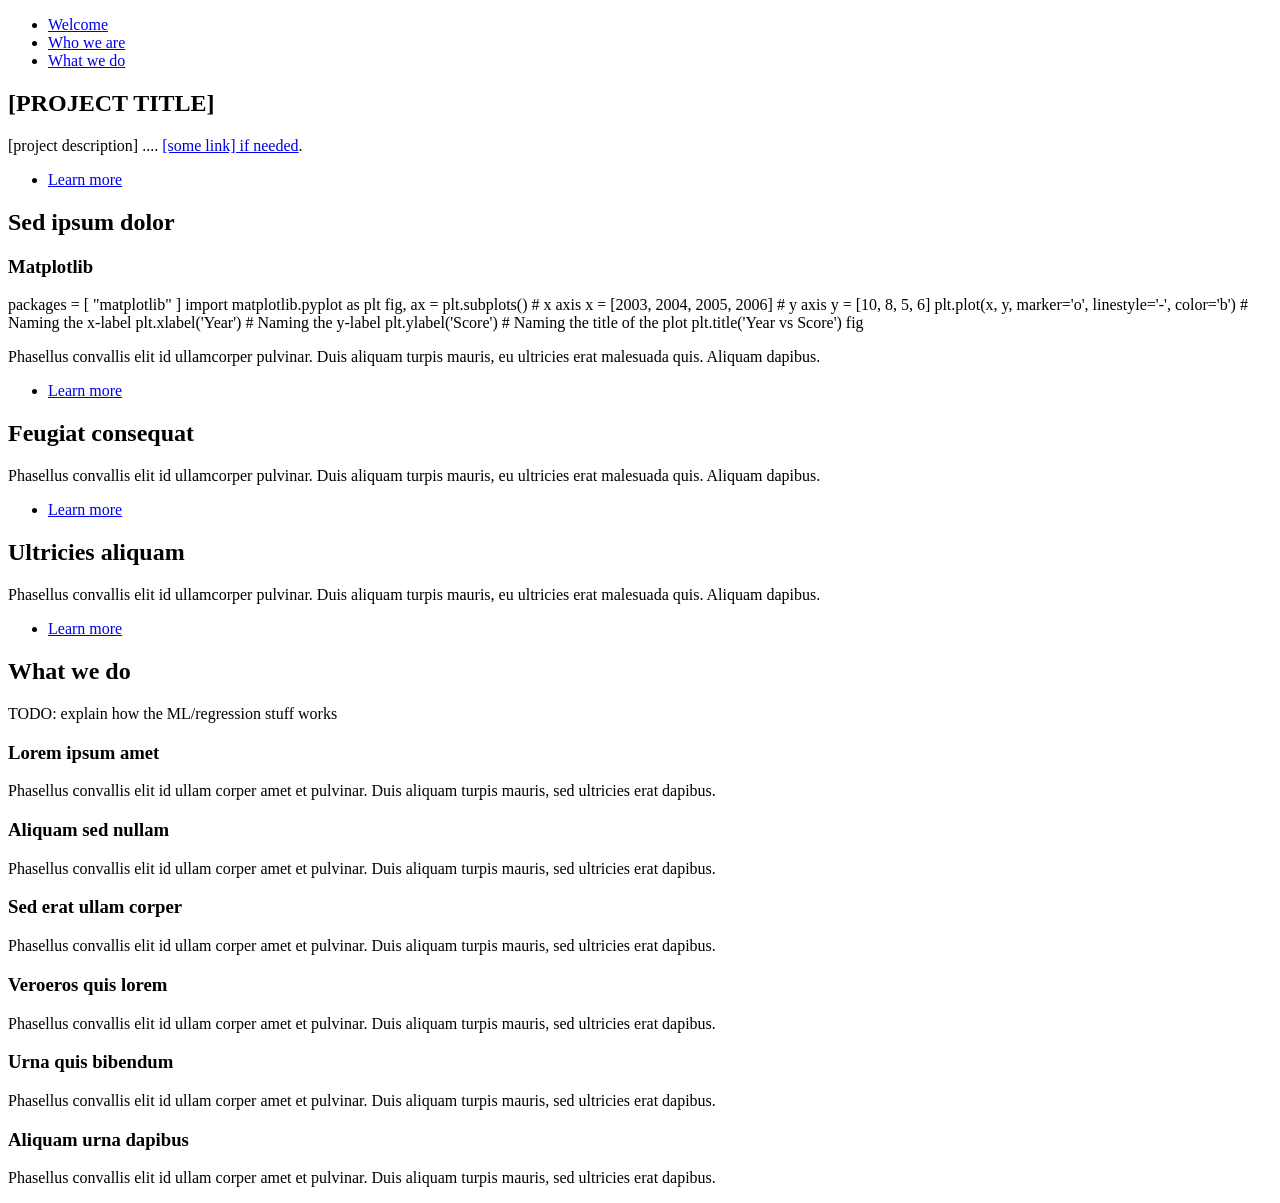
==== index.html @ 599003ad "run python in browser, draw plot with matplotlib" ====
<!DOCTYPE HTML>
<html>
	<head>
		<!-- TODO: update project title-->
		<title>[project title]</title>
		<meta charset="utf-8" />
		<meta name="viewport" content="width=device-width, initial-scale=1, user-scalable=no" />
		<link rel="stylesheet" href="assets/css/main.css" />
		<noscript><link rel="stylesheet" href="assets/css/noscript.css" /></noscript>
		<link rel="stylesheet" href="https://pyscript.net/latest/pyscript.css" />
		<script defer src="https://pyscript.net/latest/pyscript.js"></script>
		
	</head>
		<!-- Sidebar -->
			<section id="sidebar">
				<div class="inner">
					<nav>
						<ul>
							<li><a href="#intro">Welcome</a></li>
							<li><a href="#one">Who we are</a></li>
							<li><a href="#two">What we do</a></li>
							<!-- TODO: add/remove if needed -->
							<!-- <li><a href="#three">Get in touch</a></li> -->
						</ul>
					</nav>
				</div>
			</section>

		<!-- Wrapper -->
			<div id="wrapper">

				<!-- Intro -->
					<section id="intro" class="wrapper style1 fullscreen fade-up">
						<div class="inner">
							<!-- TODO: update project title and description-->
							<h1>[PROJECT TITLE]</h1>
							<p>[project description] .... <a href="http://html5up.net">[some link] if needed</a>.</p>
							<ul class="actions">
								<li><a href="#one" class="button scrolly">Learn more</a></li>
							</ul>
						</div>
					</section>

				<!-- One -->
					<section id="one" class="wrapper style2 spotlights">
						<section>
							<a href="#" class="image"><img src="images/pic01.jpg" alt="" data-position="center center" /></a>
							<div class="content">
								<div class="inner">
									<h2>Sed ipsum dolor</h2>
									<h1>Matplotlib</h1>
									<div id="plot"></div>
									<py-config>
										packages = [
										 "matplotlib"
										]
									</py-config>
							
									<py-script>
										import matplotlib.pyplot as plt
										fig, ax = plt.subplots()
										# x axis
										x = [2003, 2004, 2005, 2006]
										# y axis
										y = [10, 8, 5, 6]
										plt.plot(x, y, marker='o', linestyle='-', color='b')
										# Naming the x-label
										plt.xlabel('Year')
										# Naming the y-label
										plt.ylabel('Score')
										# Naming the title of the plot
										plt.title('Year vs Score')
										fig
									</py-script>
									<p>Phasellus convallis elit id ullamcorper pulvinar. Duis aliquam turpis mauris, eu ultricies erat malesuada quis. Aliquam dapibus.</p>
									<ul class="actions">
										<li><a href="generic.html" class="button">Learn more</a></li>
									</ul>
								</div>
							</div>
						</section>
						<section>
							<a href="#" class="image"><img src="images/pic02.jpg" alt="" data-position="top center" /></a>
							<div class="content">
								<div class="inner">
									<h2>Feugiat consequat</h2>
									<p>Phasellus convallis elit id ullamcorper pulvinar. Duis aliquam turpis mauris, eu ultricies erat malesuada quis. Aliquam dapibus.</p>
									<ul class="actions">
										<li><a href="generic.html" class="button">Learn more</a></li>
									</ul>
								</div>
							</div>
						</section>
						<section>
							<a href="#" class="image"><img src="images/pic03.jpg" alt="" data-position="25% 25%" /></a>
							<div class="content">
								<div class="inner">
									<h2>Ultricies aliquam</h2>
									<p>Phasellus convallis elit id ullamcorper pulvinar. Duis aliquam turpis mauris, eu ultricies erat malesuada quis. Aliquam dapibus.</p>
									<ul class="actions">
										<li><a href="generic.html" class="button">Learn more</a></li>
									</ul>
								</div>
							</div>
						</section>
					</section>

				<!-- Two -->
					<section id="two" class="wrapper style3 fade-up">
						<div class="inner">
							<h2>What we do</h2>
							<p>TODO: explain how the ML/regression stuff works</p>
							<div class="features">
								<section>
									<span class="icon solid major fa-code"></span>
									<h3>Lorem ipsum amet</h3>
									<p>Phasellus convallis elit id ullam corper amet et pulvinar. Duis aliquam turpis mauris, sed ultricies erat dapibus.</p>
								</section>
								<section>
									<span class="icon solid major fa-lock"></span>
									<h3>Aliquam sed nullam</h3>
									<p>Phasellus convallis elit id ullam corper amet et pulvinar. Duis aliquam turpis mauris, sed ultricies erat dapibus.</p>
								</section>
								<section>
									<span class="icon solid major fa-cog"></span>
									<h3>Sed erat ullam corper</h3>
									<p>Phasellus convallis elit id ullam corper amet et pulvinar. Duis aliquam turpis mauris, sed ultricies erat dapibus.</p>
								</section>
								<section>
									<span class="icon solid major fa-desktop"></span>
									<h3>Veroeros quis lorem</h3>
									<p>Phasellus convallis elit id ullam corper amet et pulvinar. Duis aliquam turpis mauris, sed ultricies erat dapibus.</p>
								</section>

								<section>
									<span class="icon solid major fa-link"></span>
									<h3>Urna quis bibendum</h3>
									<p>Phasellus convallis elit id ullam corper amet et pulvinar. Duis aliquam turpis mauris, sed ultricies erat dapibus.</p>
								</section>
								<section>
									<span class="icon major fa-gem"></span>
									<h3>Aliquam urna dapibus</h3>
									<p>Phasellus convallis elit id ullam corper amet et pulvinar. Duis aliquam turpis mauris, sed ultricies erat dapibus.</p>
								</section>
							</div>
						</div>
					</section>

				<!-- Three -->
				<!-- TODO: see if we need this section, if not, delete this -->
					<!-- <section id="three" class="wrapper style1 fade-up">
						<div class="inner">
							<h2>Get in touch</h2>
							<p>Phasellus convallis elit id ullamcorper pulvinar. Duis aliquam turpis mauris, eu ultricies erat malesuada quis. Aliquam dapibus, lacus eget hendrerit bibendum, urna est aliquam sem, sit amet imperdiet est velit quis lorem.</p>
							<div class="split style1">
								<section>
									<form method="post" action="#">
										<div class="fields">
											<div class="field half">
												<label for="name">Name</label>
												<input type="text" name="name" id="name" />
											</div>
											<div class="field half">
												<label for="email">Email</label>
												<input type="text" name="email" id="email" />
											</div>
											<div class="field">
												<label for="message">Message</label>
												<textarea name="message" id="message" rows="5"></textarea>
											</div>
										</div>
										<ul class="actions">
											<li><a href="" class="button submit">Send Message</a></li>
										</ul>
									</form>
								</section>
								<section>
									<ul class="contact">
										<li>
											<h3>Address</h3>
											<span>12345 Somewhere Road #654<br />
											Nashville, TN 00000-0000<br />
											USA</span>
										</li>
										<li>
											<h3>Email</h3>
											<a href="#">user@untitled.tld</a>
										</li>
										<li>
											<h3>Phone</h3>
											<span>(000) 000-0000</span>
										</li>
										<li>
											<h3>Social</h3>
											<ul class="icons">
												<li><a href="#" class="icon brands fa-twitter"><span class="label">Twitter</span></a></li>
												<li><a href="#" class="icon brands fa-facebook-f"><span class="label">Facebook</span></a></li>
												<li><a href="#" class="icon brands fa-github"><span class="label">GitHub</span></a></li>
												<li><a href="#" class="icon brands fa-instagram"><span class="label">Instagram</span></a></li>
												<li><a href="#" class="icon brands fa-linkedin-in"><span class="label">LinkedIn</span></a></li>
											</ul>
										</li>
									</ul>
								</section>
							</div>
						</div>
					</section> -->

			</div>

		<!-- Footer -->
			<footer id="footer" class="wrapper style1-alt">
				<div class="inner">
					<ul class="menu">
						<!-- <li>&copy; Untitled. All rights reserved.</li><li>Design: <a href="http://html5up.net">HTML5 UP</a></li> -->
					</ul>
				</div>
			</footer>

		<!-- Scripts -->
			<script src="assets/js/jquery.min.js"></script>
			<script src="assets/js/jquery.scrollex.min.js"></script>
			<script src="assets/js/jquery.scrolly.min.js"></script>
			<script src="assets/js/browser.min.js"></script>
			<script src="assets/js/breakpoints.min.js"></script>
			<script src="assets/js/util.js"></script>
			<script src="assets/js/main.js"></script>

	</body>
</html>
---- assets/css/main.css ----
@import url(fontawesome-all.min.css);

/*
	Hyperspace by HTML5 UP
	html5up.net | @ajlkn
	Free for personal and commercial use under the CCA 3.0 license (html5up.net/license)
*/

html, body, div, span, applet, object,
iframe, h1, h2, h3, h4, h5, h6, p, blockquote,
pre, a, abbr, acronym, address, big, cite,
code, del, dfn, em, img, ins, kbd, q, s, samp,
small, strike, strong, sub, sup, tt, var, b,
u, i, center, dl, dt, dd, ol, ul, li, fieldset,
form, label, legend, table, caption, tbody,
tfoot, thead, tr, th, td, article, aside,
canvas, details, embed, figure, figcaption,
footer, header, hgroup, menu, nav, output, ruby,
section, summary, time, mark, audio, video {
	margin: 0;
	padding: 0;
	border: 0;
	font-size: 100%;
	font: inherit;
	vertical-align: baseline;}

article, aside, details, figcaption, figure,
footer, header, hgroup, menu, nav, section {
	display: block;}

body {
	line-height: 1;
}

ol, ul {
	list-style: none;
}

blockquote, q {
	quotes: none;
}

	blockquote:before, blockquote:after, q:before, q:after {
		content: '';
		content: none;
	}

table {
	border-collapse: collapse;
	border-spacing: 0;
}

body {
	-webkit-text-size-adjust: none;
}

mark {
	background-color: transparent;
	color: inherit;
}

input::-moz-focus-inner {
	border: 0;
	padding: 0;
}

input, select, textarea {
	-moz-appearance: none;
	-webkit-appearance: none;
	-ms-appearance: none;
	appearance: none;
}

/* Basic */

	@-ms-viewport {
		width: device-width;
	}

	body {
		-ms-overflow-style: scrollbar;
	}

	@media screen and (max-width: 480px) {

		html, body {
			min-width: 320px;
		}

	}

	html {
		box-sizing: border-box;
	}

	*, *:before, *:after {
		box-sizing: inherit;
	}

	body {
		background: #312450;
	}

		body.is-preload *, body.is-preload *:before, body.is-preload *:after {
			-moz-animation: none !important;
			-webkit-animation: none !important;
			-ms-animation: none !important;
			animation: none !important;
			-moz-transition: none !important;
			-webkit-transition: none !important;
			-ms-transition: none !important;
			transition: none !important;
		}

/* Type */

	body, input, select, textarea {
		color: rgba(255, 255, 255, 0.55);
		font-family: Arial, Helvetica, sans-serif;
		font-size: 16.5pt;
		font-weight: normal;
		line-height: 1.75;
	}

		@media screen and (max-width: 1680px) {

			body, input, select, textarea {
				font-size: 13pt;
			}

		}

		@media screen and (max-width: 1280px) {

			body, input, select, textarea {
				font-size: 12pt;
			}

		}

		@media screen and (max-width: 360px) {

			body, input, select, textarea {
				font-size: 11pt;
			}

		}

	a {
		-moz-transition: color 0.2s ease, border-bottom-color 0.2s ease;
		-webkit-transition: color 0.2s ease, border-bottom-color 0.2s ease;
		-ms-transition: color 0.2s ease, border-bottom-color 0.2s ease;
		transition: color 0.2s ease, border-bottom-color 0.2s ease;
		border-bottom: dotted 1px rgba(255, 255, 255, 0.35);
		color: inherit;
		text-decoration: none;
	}

		a:hover {
			border-bottom-color: transparent;
			color: #ffffff;
		}

	strong, b {
		color: #ffffff;
		font-weight: bold;
	}

	em, i {
		font-style: italic;
	}

	p {
		margin: 0 0 2em 0;
	}

	h1, h2, h3, h4, h5, h6 {
		color: #ffffff;
		font-weight: bold;
		line-height: 1.5;
		margin: 0 0 0.5em 0;
	}

		h1 a, h2 a, h3 a, h4 a, h5 a, h6 a {
			color: inherit;
			text-decoration: none;
		}

	h1 {
		font-size: 2.75em;
	}

		h1.major {
			margin: 0 0 1.3em 0;
			position: relative;
			padding-bottom: 0.35em;
		}

			h1.major:after {
				background-image: -moz-linear-gradient(to right, #5e42a6, #b74e91);
				background-image: -webkit-linear-gradient(to right, #5e42a6, #b74e91);
				background-image: -ms-linear-gradient(to right, #5e42a6, #b74e91);
				background-image: linear-gradient(to right, #5e42a6, #b74e91);
				-moz-transition: max-width 0.2s ease;
				-webkit-transition: max-width 0.2s ease;
				-ms-transition: max-width 0.2s ease;
				transition: max-width 0.2s ease;
				border-radius: 0.2em;
				bottom: 0;
				content: '';
				height: 0.05em;
				position: absolute;
				right: 0;
				width: 100%;
			}

	h2 {
		font-size: 1.75em;
	}

	h3 {
		font-size: 1.1em;
	}

	h4 {
		font-size: 1em;
	}

	h5 {
		font-size: 0.8em;
	}

	h6 {
		font-size: 0.6em;
	}

	@media screen and (max-width: 736px) {

		h1 {
			font-size: 2em;
		}

		h2 {
			font-size: 1.25em;
		}

		h3 {
			font-size: 1em;
		}

		h4 {
			font-size: 0.8em;
		}

		h5 {
			font-size: 0.6em;
		}

		h6 {
			font-size: 0.6em;
		}

	}

	sub {
		font-size: 0.8em;
		position: relative;
		top: 0.5em;
	}

	sup {
		font-size: 0.8em;
		position: relative;
		top: -0.5em;
	}

	blockquote {
		border-left: solid 4px rgba(255, 255, 255, 0.15);
		font-style: italic;
		margin: 0 0 2em 0;
		padding: 0.5em 0 0.5em 2em;
	}

	code {
		background: rgba(255, 255, 255, 0.05);
		border-radius: 0.25em;
		border: solid 1px rgba(255, 255, 255, 0.15);
		font-family: "Courier New", monospace;
		font-size: 0.9em;
		margin: 0 0.25em;
		padding: 0.25em 0.65em;
	}

	pre {
		-webkit-overflow-scrolling: touch;
		font-family: "Courier New", monospace;
		font-size: 0.9em;
		margin: 0 0 2em 0;
	}

		pre code {
			display: block;
			line-height: 1.75em;
			padding: 1em 1.5em;
			overflow-x: auto;
		}

	hr {
		border: 0;
		border-bottom: solid 1px rgba(255, 255, 255, 0.15);
		margin: 2em 0;
	}

		hr.major {
			margin: 3em 0;
		}

	.align-left {
		text-align: left;
	}

	.align-center {
		text-align: center;
	}

	.align-right {
		text-align: right;
	}

/* Row */

	.row {
		display: flex;
		flex-wrap: wrap;
		box-sizing: border-box;
		align-items: stretch;
	}

		.row > * {
			box-sizing: border-box;
		}

		.row.gtr-uniform > * > :last-child {
			margin-bottom: 0;
		}

		.row.aln-left {
			justify-content: flex-start;
		}

		.row.aln-center {
			justify-content: center;
		}

		.row.aln-right {
			justify-content: flex-end;
		}

		.row.aln-top {
			align-items: flex-start;
		}

		.row.aln-middle {
			align-items: center;
		}

		.row.aln-bottom {
			align-items: flex-end;
		}

		.row > .imp {
			order: -1;
		}

		.row > .col-1 {
			width: 8.33333%;
		}

		.row > .off-1 {
			margin-left: 8.33333%;
		}

		.row > .col-2 {
			width: 16.66667%;
		}

		.row > .off-2 {
			margin-left: 16.66667%;
		}

		.row > .col-3 {
			width: 25%;
		}

		.row > .off-3 {
			margin-left: 25%;
		}

		.row > .col-4 {
			width: 33.33333%;
		}

		.row > .off-4 {
			margin-left: 33.33333%;
		}

		.row > .col-5 {
			width: 41.66667%;
		}

		.row > .off-5 {
			margin-left: 41.66667%;
		}

		.row > .col-6 {
			width: 50%;
		}

		.row > .off-6 {
			margin-left: 50%;
		}

		.row > .col-7 {
			width: 58.33333%;
		}

		.row > .off-7 {
			margin-left: 58.33333%;
		}

		.row > .col-8 {
			width: 66.66667%;
		}

		.row > .off-8 {
			margin-left: 66.66667%;
		}

		.row > .col-9 {
			width: 75%;
		}

		.row > .off-9 {
			margin-left: 75%;
		}

		.row > .col-10 {
			width: 83.33333%;
		}

		.row > .off-10 {
			margin-left: 83.33333%;
		}

		.row > .col-11 {
			width: 91.66667%;
		}

		.row > .off-11 {
			margin-left: 91.66667%;
		}

		.row > .col-12 {
			width: 100%;
		}

		.row > .off-12 {
			margin-left: 100%;
		}

		.row.gtr-0 {
			margin-top: 0;
			margin-left: 0em;
		}

			.row.gtr-0 > * {
				padding: 0 0 0 0em;
			}

			.row.gtr-0.gtr-uniform {
				margin-top: 0em;
			}

				.row.gtr-0.gtr-uniform > * {
					padding-top: 0em;
				}

		.row.gtr-25 {
			margin-top: 0;
			margin-left: -0.375em;
		}

			.row.gtr-25 > * {
				padding: 0 0 0 0.375em;
			}

			.row.gtr-25.gtr-uniform {
				margin-top: -0.375em;
			}

				.row.gtr-25.gtr-uniform > * {
					padding-top: 0.375em;
				}

		.row.gtr-50 {
			margin-top: 0;
			margin-left: -0.75em;
		}

			.row.gtr-50 > * {
				padding: 0 0 0 0.75em;
			}

			.row.gtr-50.gtr-uniform {
				margin-top: -0.75em;
			}

				.row.gtr-50.gtr-uniform > * {
					padding-top: 0.75em;
				}

		.row {
			margin-top: 0;
			margin-left: -1.5em;
		}

			.row > * {
				padding: 0 0 0 1.5em;
			}

			.row.gtr-uniform {
				margin-top: -1.5em;
			}

				.row.gtr-uniform > * {
					padding-top: 1.5em;
				}

		.row.gtr-150 {
			margin-top: 0;
			margin-left: -2.25em;
		}

			.row.gtr-150 > * {
				padding: 0 0 0 2.25em;
			}

			.row.gtr-150.gtr-uniform {
				margin-top: -2.25em;
			}

				.row.gtr-150.gtr-uniform > * {
					padding-top: 2.25em;
				}

		.row.gtr-200 {
			margin-top: 0;
			margin-left: -3em;
		}

			.row.gtr-200 > * {
				padding: 0 0 0 3em;
			}

			.row.gtr-200.gtr-uniform {
				margin-top: -3em;
			}

				.row.gtr-200.gtr-uniform > * {
					padding-top: 3em;
				}

		@media screen and (max-width: 1680px) {

			.row {
				display: flex;
				flex-wrap: wrap;
				box-sizing: border-box;
				align-items: stretch;
			}

				.row > * {
					box-sizing: border-box;
				}

				.row.gtr-uniform > * > :last-child {
					margin-bottom: 0;
				}

				.row.aln-left {
					justify-content: flex-start;
				}

				.row.aln-center {
					justify-content: center;
				}

				.row.aln-right {
					justify-content: flex-end;
				}

				.row.aln-top {
					align-items: flex-start;
				}

				.row.aln-middle {
					align-items: center;
				}

				.row.aln-bottom {
					align-items: flex-end;
				}

				.row > .imp-xlarge {
					order: -1;
				}

				.row > .col-1-xlarge {
					width: 8.33333%;
				}

				.row > .off-1-xlarge {
					margin-left: 8.33333%;
				}

				.row > .col-2-xlarge {
					width: 16.66667%;
				}

				.row > .off-2-xlarge {
					margin-left: 16.66667%;
				}

				.row > .col-3-xlarge {
					width: 25%;
				}

				.row > .off-3-xlarge {
					margin-left: 25%;
				}

				.row > .col-4-xlarge {
					width: 33.33333%;
				}

				.row > .off-4-xlarge {
					margin-left: 33.33333%;
				}

				.row > .col-5-xlarge {
					width: 41.66667%;
				}

				.row > .off-5-xlarge {
					margin-left: 41.66667%;
				}

				.row > .col-6-xlarge {
					width: 50%;
				}

				.row > .off-6-xlarge {
					margin-left: 50%;
				}

				.row > .col-7-xlarge {
					width: 58.33333%;
				}

				.row > .off-7-xlarge {
					margin-left: 58.33333%;
				}

				.row > .col-8-xlarge {
					width: 66.66667%;
				}

				.row > .off-8-xlarge {
					margin-left: 66.66667%;
				}

				.row > .col-9-xlarge {
					width: 75%;
				}

				.row > .off-9-xlarge {
					margin-left: 75%;
				}

				.row > .col-10-xlarge {
					width: 83.33333%;
				}

				.row > .off-10-xlarge {
					margin-left: 83.33333%;
				}

				.row > .col-11-xlarge {
					width: 91.66667%;
				}

				.row > .off-11-xlarge {
					margin-left: 91.66667%;
				}

				.row > .col-12-xlarge {
					width: 100%;
				}

				.row > .off-12-xlarge {
					margin-left: 100%;
				}

				.row.gtr-0 {
					margin-top: 0;
					margin-left: 0em;
				}

					.row.gtr-0 > * {
						padding: 0 0 0 0em;
					}

					.row.gtr-0.gtr-uniform {
						margin-top: 0em;
					}

						.row.gtr-0.gtr-uniform > * {
							padding-top: 0em;
						}

				.row.gtr-25 {
					margin-top: 0;
					margin-left: -0.375em;
				}

					.row.gtr-25 > * {
						padding: 0 0 0 0.375em;
					}

					.row.gtr-25.gtr-uniform {
						margin-top: -0.375em;
					}

						.row.gtr-25.gtr-uniform > * {
							padding-top: 0.375em;
						}

				.row.gtr-50 {
					margin-top: 0;
					margin-left: -0.75em;
				}

					.row.gtr-50 > * {
						padding: 0 0 0 0.75em;
					}

					.row.gtr-50.gtr-uniform {
						margin-top: -0.75em;
					}

						.row.gtr-50.gtr-uniform > * {
							padding-top: 0.75em;
						}

				.row {
					margin-top: 0;
					margin-left: -1.5em;
				}

					.row > * {
						padding: 0 0 0 1.5em;
					}

					.row.gtr-uniform {
						margin-top: -1.5em;
					}

						.row.gtr-uniform > * {
							padding-top: 1.5em;
						}

				.row.gtr-150 {
					margin-top: 0;
					margin-left: -2.25em;
				}

					.row.gtr-150 > * {
						padding: 0 0 0 2.25em;
					}

					.row.gtr-150.gtr-uniform {
						margin-top: -2.25em;
					}

						.row.gtr-150.gtr-uniform > * {
							padding-top: 2.25em;
						}

				.row.gtr-200 {
					margin-top: 0;
					margin-left: -3em;
				}

					.row.gtr-200 > * {
						padding: 0 0 0 3em;
					}

					.row.gtr-200.gtr-uniform {
						margin-top: -3em;
					}

						.row.gtr-200.gtr-uniform > * {
							padding-top: 3em;
						}

		}

		@media screen and (max-width: 1280px) {

			.row {
				display: flex;
				flex-wrap: wrap;
				box-sizing: border-box;
				align-items: stretch;
			}

				.row > * {
					box-sizing: border-box;
				}

				.row.gtr-uniform > * > :last-child {
					margin-bottom: 0;
				}

				.row.aln-left {
					justify-content: flex-start;
				}

				.row.aln-center {
					justify-content: center;
				}

				.row.aln-right {
					justify-content: flex-end;
				}

				.row.aln-top {
					align-items: flex-start;
				}

				.row.aln-middle {
					align-items: center;
				}

				.row.aln-bottom {
					align-items: flex-end;
				}

				.row > .imp-large {
					order: -1;
				}

				.row > .col-1-large {
					width: 8.33333%;
				}

				.row > .off-1-large {
					margin-left: 8.33333%;
				}

				.row > .col-2-large {
					width: 16.66667%;
				}

				.row > .off-2-large {
					margin-left: 16.66667%;
				}

				.row > .col-3-large {
					width: 25%;
				}

				.row > .off-3-large {
					margin-left: 25%;
				}

				.row > .col-4-large {
					width: 33.33333%;
				}

				.row > .off-4-large {
					margin-left: 33.33333%;
				}

				.row > .col-5-large {
					width: 41.66667%;
				}

				.row > .off-5-large {
					margin-left: 41.66667%;
				}

				.row > .col-6-large {
					width: 50%;
				}

				.row > .off-6-large {
					margin-left: 50%;
				}

				.row > .col-7-large {
					width: 58.33333%;
				}

				.row > .off-7-large {
					margin-left: 58.33333%;
				}

				.row > .col-8-large {
					width: 66.66667%;
				}

				.row > .off-8-large {
					margin-left: 66.66667%;
				}

				.row > .col-9-large {
					width: 75%;
				}

				.row > .off-9-large {
					margin-left: 75%;
				}

				.row > .col-10-large {
					width: 83.33333%;
				}

				.row > .off-10-large {
					margin-left: 83.33333%;
				}

				.row > .col-11-large {
					width: 91.66667%;
				}

				.row > .off-11-large {
					margin-left: 91.66667%;
				}

				.row > .col-12-large {
					width: 100%;
				}

				.row > .off-12-large {
					margin-left: 100%;
				}

				.row.gtr-0 {
					margin-top: 0;
					margin-left: 0em;
				}

					.row.gtr-0 > * {
						padding: 0 0 0 0em;
					}

					.row.gtr-0.gtr-uniform {
						margin-top: 0em;
					}

						.row.gtr-0.gtr-uniform > * {
							padding-top: 0em;
						}

				.row.gtr-25 {
					margin-top: 0;
					margin-left: -0.375em;
				}

					.row.gtr-25 > * {
						padding: 0 0 0 0.375em;
					}

					.row.gtr-25.gtr-uniform {
						margin-top: -0.375em;
					}

						.row.gtr-25.gtr-uniform > * {
							padding-top: 0.375em;
						}

				.row.gtr-50 {
					margin-top: 0;
					margin-left: -0.75em;
				}

					.row.gtr-50 > * {
						padding: 0 0 0 0.75em;
					}

					.row.gtr-50.gtr-uniform {
						margin-top: -0.75em;
					}

						.row.gtr-50.gtr-uniform > * {
							padding-top: 0.75em;
						}

				.row {
					margin-top: 0;
					margin-left: -1.5em;
				}

					.row > * {
						padding: 0 0 0 1.5em;
					}

					.row.gtr-uniform {
						margin-top: -1.5em;
					}

						.row.gtr-uniform > * {
							padding-top: 1.5em;
						}

				.row.gtr-150 {
					margin-top: 0;
					margin-left: -2.25em;
				}

					.row.gtr-150 > * {
						padding: 0 0 0 2.25em;
					}

					.row.gtr-150.gtr-uniform {
						margin-top: -2.25em;
					}

						.row.gtr-150.gtr-uniform > * {
							padding-top: 2.25em;
						}

				.row.gtr-200 {
					margin-top: 0;
					margin-left: -3em;
				}

					.row.gtr-200 > * {
						padding: 0 0 0 3em;
					}

					.row.gtr-200.gtr-uniform {
						margin-top: -3em;
					}

						.row.gtr-200.gtr-uniform > * {
							padding-top: 3em;
						}

		}

		@media screen and (max-width: 980px) {

			.row {
				display: flex;
				flex-wrap: wrap;
				box-sizing: border-box;
				align-items: stretch;
			}

				.row > * {
					box-sizing: border-box;
				}

				.row.gtr-uniform > * > :last-child {
					margin-bottom: 0;
				}

				.row.aln-left {
					justify-content: flex-start;
				}

				.row.aln-center {
					justify-content: center;
				}

				.row.aln-right {
					justify-content: flex-end;
				}

				.row.aln-top {
					align-items: flex-start;
				}

				.row.aln-middle {
					align-items: center;
				}

				.row.aln-bottom {
					align-items: flex-end;
				}

				.row > .imp-medium {
					order: -1;
				}

				.row > .col-1-medium {
					width: 8.33333%;
				}

				.row > .off-1-medium {
					margin-left: 8.33333%;
				}

				.row > .col-2-medium {
					width: 16.66667%;
				}

				.row > .off-2-medium {
					margin-left: 16.66667%;
				}

				.row > .col-3-medium {
					width: 25%;
				}

				.row > .off-3-medium {
					margin-left: 25%;
				}

				.row > .col-4-medium {
					width: 33.33333%;
				}

				.row > .off-4-medium {
					margin-left: 33.33333%;
				}

				.row > .col-5-medium {
					width: 41.66667%;
				}

				.row > .off-5-medium {
					margin-left: 41.66667%;
				}

				.row > .col-6-medium {
					width: 50%;
				}

				.row > .off-6-medium {
					margin-left: 50%;
				}

				.row > .col-7-medium {
					width: 58.33333%;
				}

				.row > .off-7-medium {
					margin-left: 58.33333%;
				}

				.row > .col-8-medium {
					width: 66.66667%;
				}

				.row > .off-8-medium {
					margin-left: 66.66667%;
				}

				.row > .col-9-medium {
					width: 75%;
				}

				.row > .off-9-medium {
					margin-left: 75%;
				}

				.row > .col-10-medium {
					width: 83.33333%;
				}

				.row > .off-10-medium {
					margin-left: 83.33333%;
				}

				.row > .col-11-medium {
					width: 91.66667%;
				}

				.row > .off-11-medium {
					margin-left: 91.66667%;
				}

				.row > .col-12-medium {
					width: 100%;
				}

				.row > .off-12-medium {
					margin-left: 100%;
				}

				.row.gtr-0 {
					margin-top: 0;
					margin-left: 0em;
				}

					.row.gtr-0 > * {
						padding: 0 0 0 0em;
					}

					.row.gtr-0.gtr-uniform {
						margin-top: 0em;
					}

						.row.gtr-0.gtr-uniform > * {
							padding-top: 0em;
						}

				.row.gtr-25 {
					margin-top: 0;
					margin-left: -0.375em;
				}

					.row.gtr-25 > * {
						padding: 0 0 0 0.375em;
					}

					.row.gtr-25.gtr-uniform {
						margin-top: -0.375em;
					}

						.row.gtr-25.gtr-uniform > * {
							padding-top: 0.375em;
						}

				.row.gtr-50 {
					margin-top: 0;
					margin-left: -0.75em;
				}

					.row.gtr-50 > * {
						padding: 0 0 0 0.75em;
					}

					.row.gtr-50.gtr-uniform {
						margin-top: -0.75em;
					}

						.row.gtr-50.gtr-uniform > * {
							padding-top: 0.75em;
						}

				.row {
					margin-top: 0;
					margin-left: -1.5em;
				}

					.row > * {
						padding: 0 0 0 1.5em;
					}

					.row.gtr-uniform {
						margin-top: -1.5em;
					}

						.row.gtr-uniform > * {
							padding-top: 1.5em;
						}

				.row.gtr-150 {
					margin-top: 0;
					margin-left: -2.25em;
				}

					.row.gtr-150 > * {
						padding: 0 0 0 2.25em;
					}

					.row.gtr-150.gtr-uniform {
						margin-top: -2.25em;
					}

						.row.gtr-150.gtr-uniform > * {
							padding-top: 2.25em;
						}

				.row.gtr-200 {
					margin-top: 0;
					margin-left: -3em;
				}

					.row.gtr-200 > * {
						padding: 0 0 0 3em;
					}

					.row.gtr-200.gtr-uniform {
						margin-top: -3em;
					}

						.row.gtr-200.gtr-uniform > * {
							padding-top: 3em;
						}

		}

		@media screen and (max-width: 736px) {

			.row {
				display: flex;
				flex-wrap: wrap;
				box-sizing: border-box;
				align-items: stretch;
			}

				.row > * {
					box-sizing: border-box;
				}

				.row.gtr-uniform > * > :last-child {
					margin-bottom: 0;
				}

				.row.aln-left {
					justify-content: flex-start;
				}

				.row.aln-center {
					justify-content: center;
				}

				.row.aln-right {
					justify-content: flex-end;
				}

				.row.aln-top {
					align-items: flex-start;
				}

				.row.aln-middle {
					align-items: center;
				}

				.row.aln-bottom {
					align-items: flex-end;
				}

				.row > .imp-small {
					order: -1;
				}

				.row > .col-1-small {
					width: 8.33333%;
				}

				.row > .off-1-small {
					margin-left: 8.33333%;
				}

				.row > .col-2-small {
					width: 16.66667%;
				}

				.row > .off-2-small {
					margin-left: 16.66667%;
				}

				.row > .col-3-small {
					width: 25%;
				}

				.row > .off-3-small {
					margin-left: 25%;
				}

				.row > .col-4-small {
					width: 33.33333%;
				}

				.row > .off-4-small {
					margin-left: 33.33333%;
				}

				.row > .col-5-small {
					width: 41.66667%;
				}

				.row > .off-5-small {
					margin-left: 41.66667%;
				}

				.row > .col-6-small {
					width: 50%;
				}

				.row > .off-6-small {
					margin-left: 50%;
				}

				.row > .col-7-small {
					width: 58.33333%;
				}

				.row > .off-7-small {
					margin-left: 58.33333%;
				}

				.row > .col-8-small {
					width: 66.66667%;
				}

				.row > .off-8-small {
					margin-left: 66.66667%;
				}

				.row > .col-9-small {
					width: 75%;
				}

				.row > .off-9-small {
					margin-left: 75%;
				}

				.row > .col-10-small {
					width: 83.33333%;
				}

				.row > .off-10-small {
					margin-left: 83.33333%;
				}

				.row > .col-11-small {
					width: 91.66667%;
				}

				.row > .off-11-small {
					margin-left: 91.66667%;
				}

				.row > .col-12-small {
					width: 100%;
				}

				.row > .off-12-small {
					margin-left: 100%;
				}

				.row.gtr-0 {
					margin-top: 0;
					margin-left: 0em;
				}

					.row.gtr-0 > * {
						padding: 0 0 0 0em;
					}

					.row.gtr-0.gtr-uniform {
						margin-top: 0em;
					}

						.row.gtr-0.gtr-uniform > * {
							padding-top: 0em;
						}

				.row.gtr-25 {
					margin-top: 0;
					margin-left: -0.375em;
				}

					.row.gtr-25 > * {
						padding: 0 0 0 0.375em;
					}

					.row.gtr-25.gtr-uniform {
						margin-top: -0.375em;
					}

						.row.gtr-25.gtr-uniform > * {
							padding-top: 0.375em;
						}

				.row.gtr-50 {
					margin-top: 0;
					margin-left: -0.75em;
				}

					.row.gtr-50 > * {
						padding: 0 0 0 0.75em;
					}

					.row.gtr-50.gtr-uniform {
						margin-top: -0.75em;
					}

						.row.gtr-50.gtr-uniform > * {
							padding-top: 0.75em;
						}

				.row {
					margin-top: 0;
					margin-left: -1.5em;
				}

					.row > * {
						padding: 0 0 0 1.5em;
					}

					.row.gtr-uniform {
						margin-top: -1.5em;
					}

						.row.gtr-uniform > * {
							padding-top: 1.5em;
						}

				.row.gtr-150 {
					margin-top: 0;
					margin-left: -2.25em;
				}

					.row.gtr-150 > * {
						padding: 0 0 0 2.25em;
					}

					.row.gtr-150.gtr-uniform {
						margin-top: -2.25em;
					}

						.row.gtr-150.gtr-uniform > * {
							padding-top: 2.25em;
						}

				.row.gtr-200 {
					margin-top: 0;
					margin-left: -3em;
				}

					.row.gtr-200 > * {
						padding: 0 0 0 3em;
					}

					.row.gtr-200.gtr-uniform {
						margin-top: -3em;
					}

						.row.gtr-200.gtr-uniform > * {
							padding-top: 3em;
						}

		}

		@media screen and (max-width: 480px) {

			.row {
				display: flex;
				flex-wrap: wrap;
				box-sizing: border-box;
				align-items: stretch;
			}

				.row > * {
					box-sizing: border-box;
				}

				.row.gtr-uniform > * > :last-child {
					margin-bottom: 0;
				}

				.row.aln-left {
					justify-content: flex-start;
				}

				.row.aln-center {
					justify-content: center;
				}

				.row.aln-right {
					justify-content: flex-end;
				}

				.row.aln-top {
					align-items: flex-start;
				}

				.row.aln-middle {
					align-items: center;
				}

				.row.aln-bottom {
					align-items: flex-end;
				}

				.row > .imp-xsmall {
					order: -1;
				}

				.row > .col-1-xsmall {
					width: 8.33333%;
				}

				.row > .off-1-xsmall {
					margin-left: 8.33333%;
				}

				.row > .col-2-xsmall {
					width: 16.66667%;
				}

				.row > .off-2-xsmall {
					margin-left: 16.66667%;
				}

				.row > .col-3-xsmall {
					width: 25%;
				}

				.row > .off-3-xsmall {
					margin-left: 25%;
				}

				.row > .col-4-xsmall {
					width: 33.33333%;
				}

				.row > .off-4-xsmall {
					margin-left: 33.33333%;
				}

				.row > .col-5-xsmall {
					width: 41.66667%;
				}

				.row > .off-5-xsmall {
					margin-left: 41.66667%;
				}

				.row > .col-6-xsmall {
					width: 50%;
				}

				.row > .off-6-xsmall {
					margin-left: 50%;
				}

				.row > .col-7-xsmall {
					width: 58.33333%;
				}

				.row > .off-7-xsmall {
					margin-left: 58.33333%;
				}

				.row > .col-8-xsmall {
					width: 66.66667%;
				}

				.row > .off-8-xsmall {
					margin-left: 66.66667%;
				}

				.row > .col-9-xsmall {
					width: 75%;
				}

				.row > .off-9-xsmall {
					margin-left: 75%;
				}

				.row > .col-10-xsmall {
					width: 83.33333%;
				}

				.row > .off-10-xsmall {
					margin-left: 83.33333%;
				}

				.row > .col-11-xsmall {
					width: 91.66667%;
				}

				.row > .off-11-xsmall {
					margin-left: 91.66667%;
				}

				.row > .col-12-xsmall {
					width: 100%;
				}

				.row > .off-12-xsmall {
					margin-left: 100%;
				}

				.row.gtr-0 {
					margin-top: 0;
					margin-left: 0em;
				}

					.row.gtr-0 > * {
						padding: 0 0 0 0em;
					}

					.row.gtr-0.gtr-uniform {
						margin-top: 0em;
					}

						.row.gtr-0.gtr-uniform > * {
							padding-top: 0em;
						}

				.row.gtr-25 {
					margin-top: 0;
					margin-left: -0.375em;
				}

					.row.gtr-25 > * {
						padding: 0 0 0 0.375em;
					}

					.row.gtr-25.gtr-uniform {
						margin-top: -0.375em;
					}

						.row.gtr-25.gtr-uniform > * {
							padding-top: 0.375em;
						}

				.row.gtr-50 {
					margin-top: 0;
					margin-left: -0.75em;
				}

					.row.gtr-50 > * {
						padding: 0 0 0 0.75em;
					}

					.row.gtr-50.gtr-uniform {
						margin-top: -0.75em;
					}

						.row.gtr-50.gtr-uniform > * {
							padding-top: 0.75em;
						}

				.row {
					margin-top: 0;
					margin-left: -1.5em;
				}

					.row > * {
						padding: 0 0 0 1.5em;
					}

					.row.gtr-uniform {
						margin-top: -1.5em;
					}

						.row.gtr-uniform > * {
							padding-top: 1.5em;
						}

				.row.gtr-150 {
					margin-top: 0;
					margin-left: -2.25em;
				}

					.row.gtr-150 > * {
						padding: 0 0 0 2.25em;
					}

					.row.gtr-150.gtr-uniform {
						margin-top: -2.25em;
					}

						.row.gtr-150.gtr-uniform > * {
							padding-top: 2.25em;
						}

				.row.gtr-200 {
					margin-top: 0;
					margin-left: -3em;
				}

					.row.gtr-200 > * {
						padding: 0 0 0 3em;
					}

					.row.gtr-200.gtr-uniform {
						margin-top: -3em;
					}

						.row.gtr-200.gtr-uniform > * {
							padding-top: 3em;
						}

		}

/* Box */

	.box {
		border-radius: 0.25em;
		border: solid 1px rgba(255, 255, 255, 0.15);
		margin-bottom: 2em;
		padding: 1.5em;
	}

		.box > :last-child,
		.box > :last-child > :last-child,
		.box > :last-child > :last-child > :last-child {
			margin-bottom: 0;
		}

		.box.alt {
			border: 0;
			border-radius: 0;
			padding: 0;
		}

/* Button */

	input[type="submit"],
	input[type="reset"],
	input[type="button"],
	button,
	.button {
		-moz-appearance: none;
		-webkit-appearance: none;
		-ms-appearance: none;
		appearance: none;
		-moz-transition: border-color 0.2s ease;
		-webkit-transition: border-color 0.2s ease;
		-ms-transition: border-color 0.2s ease;
		transition: border-color 0.2s ease;
		background-color: transparent;
		border: solid 1px !important;
		border-color: rgba(255, 255, 255, 0.15) !important;
		border-radius: 3em;
		color: #ffffff !important;
		cursor: pointer;
		display: inline-block;
		font-size: 0.6em;
		font-weight: bold;
		height: calc(4.75em + 2px);
		letter-spacing: 0.25em;
		line-height: 4.75em;
		outline: 0;
		padding: 0 3.75em;
		position: relative;
		text-align: center;
		text-decoration: none;
		text-transform: uppercase;
		white-space: nowrap;
	}

		input[type="submit"]:after,
		input[type="reset"]:after,
		input[type="button"]:after,
		button:after,
		.button:after {
			-moz-transform: scale(0.25);
			-webkit-transform: scale(0.25);
			-ms-transform: scale(0.25);
			transform: scale(0.25);
			pointer-events: none;
			-moz-transition: opacity 0.2s ease, -moz-transform 0.2s ease;
			-webkit-transition: opacity 0.2s ease, -webkit-transform 0.2s ease;
			-ms-transition: opacity 0.2s ease, -ms-transform 0.2s ease;
			transition: opacity 0.2s ease, transform 0.2s ease;
			background: #ffffff;
			border-radius: 3em;
			content: '';
			height: 100%;
			left: 0;
			opacity: 0;
			position: absolute;
			top: 0;
			width: 100%;
		}

		input[type="submit"].icon:before,
		input[type="reset"].icon:before,
		input[type="button"].icon:before,
		button.icon:before,
		.button.icon:before {
			margin-right: 0.75em;
		}

		input[type="submit"].fit,
		input[type="reset"].fit,
		input[type="button"].fit,
		button.fit,
		.button.fit {
			width: 100%;
		}

		input[type="submit"].small,
		input[type="reset"].small,
		input[type="button"].small,
		button.small,
		.button.small {
			font-size: 0.4em;
		}

		input[type="submit"].large,
		input[type="reset"].large,
		input[type="button"].large,
		button.large,
		.button.large {
			font-size: 0.8em;
		}

		input[type="submit"].primary,
		input[type="reset"].primary,
		input[type="button"].primary,
		button.primary,
		.button.primary {
			background-color: #ffffff;
			color: #312450 !important;
		}

			input[type="submit"].primary:after,
			input[type="reset"].primary:after,
			input[type="button"].primary:after,
			button.primary:after,
			.button.primary:after {
				display: none;
			}

		input[type="submit"].disabled, input[type="submit"]:disabled,
		input[type="reset"].disabled,
		input[type="reset"]:disabled,
		input[type="button"].disabled,
		input[type="button"]:disabled,
		button.disabled,
		button:disabled,
		.button.disabled,
		.button:disabled {
			cursor: default;
			opacity: 0.5;
			pointer-events: none;
		}

		input[type="submit"]:hover,
		input[type="reset"]:hover,
		input[type="button"]:hover,
		button:hover,
		.button:hover {
			border-color: rgba(255, 255, 255, 0.55) !important;
		}

			input[type="submit"]:hover:after,
			input[type="reset"]:hover:after,
			input[type="button"]:hover:after,
			button:hover:after,
			.button:hover:after {
				opacity: 0.05;
				-moz-transform: scale(1);
				-webkit-transform: scale(1);
				-ms-transform: scale(1);
				transform: scale(1);
			}

			input[type="submit"]:hover:active,
			input[type="reset"]:hover:active,
			input[type="button"]:hover:active,
			button:hover:active,
			.button:hover:active {
				border-color: #ffffff !important;
			}

				input[type="submit"]:hover:active:after,
				input[type="reset"]:hover:active:after,
				input[type="button"]:hover:active:after,
				button:hover:active:after,
				.button:hover:active:after {
					opacity: 0.1;
				}

/* Features */

	.features {
		display: -moz-flex;
		display: -webkit-flex;
		display: -ms-flex;
		display: flex;
		-moz-flex-wrap: wrap;
		-webkit-flex-wrap: wrap;
		-ms-flex-wrap: wrap;
		flex-wrap: wrap;
		border-radius: 0.25em;
		border: solid 1px rgba(255, 255, 255, 0.15);
		background: rgba(255, 255, 255, 0.05);
		margin: 0 0 2em 0;
	}

		.features section {
			padding: 3.5em 3em 1em 7em ;
			width: 50%;
			border-top: solid 1px rgba(255, 255, 255, 0.15);
			position: relative;
		}

			.features section:nth-child(-n + 2) {
				border-top-width: 0;
			}

			.features section:nth-child(2n) {
				border-left: solid 1px rgba(255, 255, 255, 0.15);
			}

			.features section .icon {
				-moz-transition: opacity 0.5s ease, -moz-transform 0.5s ease;
				-webkit-transition: opacity 0.5s ease, -webkit-transform 0.5s ease;
				-ms-transition: opacity 0.5s ease, -ms-transform 0.5s ease;
				transition: opacity 0.5s ease, transform 0.5s ease;
				-moz-transition-delay: 1s;
				-webkit-transition-delay: 1s;
				-ms-transition-delay: 1s;
				transition-delay: 1s;
				-moz-transform: scale(1);
				-webkit-transform: scale(1);
				-ms-transform: scale(1);
				transform: scale(1);
				position: absolute;
				left: 3em;
				top: 3em;
				opacity: 1;
			}

			.features section:nth-child(1) .icon {
				-moz-transition-delay: 0.15s;
				-webkit-transition-delay: 0.15s;
				-ms-transition-delay: 0.15s;
				transition-delay: 0.15s;
			}

			.features section:nth-child(2) .icon {
				-moz-transition-delay: 0.3s;
				-webkit-transition-delay: 0.3s;
				-ms-transition-delay: 0.3s;
				transition-delay: 0.3s;
			}

			.features section:nth-child(3) .icon {
				-moz-transition-delay: 0.45s;
				-webkit-transition-delay: 0.45s;
				-ms-transition-delay: 0.45s;
				transition-delay: 0.45s;
			}

			.features section:nth-child(4) .icon {
				-moz-transition-delay: 0.6s;
				-webkit-transition-delay: 0.6s;
				-ms-transition-delay: 0.6s;
				transition-delay: 0.6s;
			}

			.features section:nth-child(5) .icon {
				-moz-transition-delay: 0.75s;
				-webkit-transition-delay: 0.75s;
				-ms-transition-delay: 0.75s;
				transition-delay: 0.75s;
			}

			.features section:nth-child(6) .icon {
				-moz-transition-delay: 0.9s;
				-webkit-transition-delay: 0.9s;
				-ms-transition-delay: 0.9s;
				transition-delay: 0.9s;
			}

			.features section:nth-child(7) .icon {
				-moz-transition-delay: 1.05s;
				-webkit-transition-delay: 1.05s;
				-ms-transition-delay: 1.05s;
				transition-delay: 1.05s;
			}

			.features section:nth-child(8) .icon {
				-moz-transition-delay: 1.2s;
				-webkit-transition-delay: 1.2s;
				-ms-transition-delay: 1.2s;
				transition-delay: 1.2s;
			}

			.features section:nth-child(9) .icon {
				-moz-transition-delay: 1.35s;
				-webkit-transition-delay: 1.35s;
				-ms-transition-delay: 1.35s;
				transition-delay: 1.35s;
			}

			.features section:nth-child(10) .icon {
				-moz-transition-delay: 1.5s;
				-webkit-transition-delay: 1.5s;
				-ms-transition-delay: 1.5s;
				transition-delay: 1.5s;
			}

			.features section:nth-child(11) .icon {
				-moz-transition-delay: 1.65s;
				-webkit-transition-delay: 1.65s;
				-ms-transition-delay: 1.65s;
				transition-delay: 1.65s;
			}

			.features section:nth-child(12) .icon {
				-moz-transition-delay: 1.8s;
				-webkit-transition-delay: 1.8s;
				-ms-transition-delay: 1.8s;
				transition-delay: 1.8s;
			}

			.features section:nth-child(13) .icon {
				-moz-transition-delay: 1.95s;
				-webkit-transition-delay: 1.95s;
				-ms-transition-delay: 1.95s;
				transition-delay: 1.95s;
			}

			.features section:nth-child(14) .icon {
				-moz-transition-delay: 2.1s;
				-webkit-transition-delay: 2.1s;
				-ms-transition-delay: 2.1s;
				transition-delay: 2.1s;
			}

			.features section:nth-child(15) .icon {
				-moz-transition-delay: 2.25s;
				-webkit-transition-delay: 2.25s;
				-ms-transition-delay: 2.25s;
				transition-delay: 2.25s;
			}

			.features section:nth-child(16) .icon {
				-moz-transition-delay: 2.4s;
				-webkit-transition-delay: 2.4s;
				-ms-transition-delay: 2.4s;
				transition-delay: 2.4s;
			}

			.features section:nth-child(17) .icon {
				-moz-transition-delay: 2.55s;
				-webkit-transition-delay: 2.55s;
				-ms-transition-delay: 2.55s;
				transition-delay: 2.55s;
			}

			.features section:nth-child(18) .icon {
				-moz-transition-delay: 2.7s;
				-webkit-transition-delay: 2.7s;
				-ms-transition-delay: 2.7s;
				transition-delay: 2.7s;
			}

			.features section:nth-child(19) .icon {
				-moz-transition-delay: 2.85s;
				-webkit-transition-delay: 2.85s;
				-ms-transition-delay: 2.85s;
				transition-delay: 2.85s;
			}

			.features section:nth-child(20) .icon {
				-moz-transition-delay: 3s;
				-webkit-transition-delay: 3s;
				-ms-transition-delay: 3s;
				transition-delay: 3s;
			}

		.features.inactive section .icon {
			-moz-transform: scale(0.5);
			-webkit-transform: scale(0.5);
			-ms-transform: scale(0.5);
			transform: scale(0.5);
			opacity: 0;
		}

		@media screen and (max-width: 980px) {

			.features {
				display: block;
			}

				.features section {
					border-top-width: 1px !important;
					border-left-width: 0 !important;
					width: 100%;
				}

					.features section:first-child {
						border-top-width: 0 !important;
					}

		}

		@media screen and (max-width: 736px) {

			.features section {
				padding: 2.5em 1.5em 0.1em 5.5em ;
			}

				.features section .icon {
					left: 1.5em;
					top: 2em;
				}

		}

		@media screen and (max-width: 480px) {

			.features section {
				padding: 2em 1.5em 0.1em 1.5em ;
			}

				.features section .icon {
					left: 0;
					position: relative;
					top: 0;
				}

		}

/* Form */

	form {
		margin: 0 0 2em 0;
	}

		form > :last-child {
			margin-bottom: 0;
		}

		form > .fields {
			display: -moz-flex;
			display: -webkit-flex;
			display: -ms-flex;
			display: flex;
			-moz-flex-wrap: wrap;
			-webkit-flex-wrap: wrap;
			-ms-flex-wrap: wrap;
			flex-wrap: wrap;
			width: calc(100% + 3em);
			margin: -1.5em 0 2em -1.5em;
		}

			form > .fields > .field {
				-moz-flex-grow: 0;
				-webkit-flex-grow: 0;
				-ms-flex-grow: 0;
				flex-grow: 0;
				-moz-flex-shrink: 0;
				-webkit-flex-shrink: 0;
				-ms-flex-shrink: 0;
				flex-shrink: 0;
				padding: 1.5em 0 0 1.5em;
				width: calc(100% - 1.5em);
			}

				form > .fields > .field.half {
					width: calc(50% - 0.75em);
				}

				form > .fields > .field.third {
					width: calc(100%/3 - 0.5em);
				}

				form > .fields > .field.quarter {
					width: calc(25% - 0.375em);
				}

		@media screen and (max-width: 480px) {

			form > .fields {
				width: calc(100% + 3em);
				margin: -1.5em 0 2em -1.5em;
			}

				form > .fields > .field {
					padding: 1.5em 0 0 1.5em;
					width: calc(100% - 1.5em);
				}

					form > .fields > .field.half {
						width: calc(100% - 1.5em);
					}

					form > .fields > .field.third {
						width: calc(100% - 1.5em);
					}

					form > .fields > .field.quarter {
						width: calc(100% - 1.5em);
					}

		}

	label {
		color: #ffffff;
		font-weight: bold;
		line-height: 1.5;
		margin: 0 0 0.7em 0;
		display: block;
		font-size: 1.1em;
	}

	input[type="text"],
	input[type="password"],
	input[type="email"],
	input[type="tel"],
	select,
	textarea {
		-moz-appearance: none;
		-webkit-appearance: none;
		-ms-appearance: none;
		appearance: none;
		background: rgba(255, 255, 255, 0.05);
		border-radius: 0.25em;
		border: none;
		border: solid 1px rgba(255, 255, 255, 0.15);
		color: inherit;
		display: block;
		outline: 0;
		padding: 0 1em;
		text-decoration: none;
		width: 100%;
	}

		input[type="text"]:invalid,
		input[type="password"]:invalid,
		input[type="email"]:invalid,
		input[type="tel"]:invalid,
		select:invalid,
		textarea:invalid {
			box-shadow: none;
		}

		input[type="text"]:focus,
		input[type="password"]:focus,
		input[type="email"]:focus,
		input[type="tel"]:focus,
		select:focus,
		textarea:focus {
			border-color: #ffffff;
			box-shadow: 0 0 0 1px #ffffff;
		}

	select {
		background-image: url("data:image/svg+xml;charset=utf8,%3Csvg xmlns='http://www.w3.org/2000/svg' width='40' height='40' preserveAspectRatio='none' viewBox='0 0 40 40'%3E%3Cpath d='M9.4,12.3l10.4,10.4l10.4-10.4c0.2-0.2,0.5-0.4,0.9-0.4c0.3,0,0.6,0.1,0.9,0.4l3.3,3.3c0.2,0.2,0.4,0.5,0.4,0.9 c0,0.4-0.1,0.6-0.4,0.9L20.7,31.9c-0.2,0.2-0.5,0.4-0.9,0.4c-0.3,0-0.6-0.1-0.9-0.4L4.3,17.3c-0.2-0.2-0.4-0.5-0.4-0.9 c0-0.4,0.1-0.6,0.4-0.9l3.3-3.3c0.2-0.2,0.5-0.4,0.9-0.4S9.1,12.1,9.4,12.3z' fill='rgba(255, 255, 255, 0.15)' /%3E%3C/svg%3E");
		background-size: 1.25rem;
		background-repeat: no-repeat;
		background-position: calc(100% - 1rem) center;
		height: 2.75em;
		padding-right: 2.75em;
		text-overflow: ellipsis;
	}

		select option {
			color: #ffffff;
			background: #312450;
		}

		select:focus::-ms-value {
			background-color: transparent;
		}

		select::-ms-expand {
			display: none;
		}

	input[type="text"],
	input[type="password"],
	input[type="email"],
	select {
		height: 2.75em;
	}

	textarea {
		padding: 0.75em 1em;
	}

		body.is-ie textarea {
			min-height: 10em;
		}

	input[type="checkbox"],
	input[type="radio"] {
		-moz-appearance: none;
		-webkit-appearance: none;
		-ms-appearance: none;
		appearance: none;
		display: block;
		float: left;
		margin-right: -2em;
		opacity: 0;
		width: 1em;
		z-index: -1;
	}

		input[type="checkbox"] + label,
		input[type="radio"] + label {
			text-decoration: none;
			color: rgba(255, 255, 255, 0.55);
			cursor: pointer;
			display: inline-block;
			font-size: 1em;
			font-weight: normal;
			padding-left: 2.4em;
			padding-right: 0.75em;
			position: relative;
		}

			input[type="checkbox"] + label:before,
			input[type="radio"] + label:before {
				-moz-osx-font-smoothing: grayscale;
				-webkit-font-smoothing: antialiased;
				display: inline-block;
				font-style: normal;
				font-variant: normal;
				text-rendering: auto;
				line-height: 1;
				text-transform: none !important;
				font-family: 'Font Awesome 5 Free';
				font-weight: 900;
			}

			input[type="checkbox"] + label:before,
			input[type="radio"] + label:before {
				background: rgba(255, 255, 255, 0.05);
				border-radius: 0.25em;
				border: solid 1px rgba(255, 255, 255, 0.15);
				content: '';
				display: inline-block;
				font-size: 0.8em;
				height: 2.0625em;
				left: 0;
				line-height: 2.0625em;
				position: absolute;
				text-align: center;
				top: 0;
				width: 2.0625em;
			}

		input[type="checkbox"]:checked + label:before,
		input[type="radio"]:checked + label:before {
			background: #ffffff;
			border-color: #ffffff;
			color: #b74e91;
			content: '\f00c';
		}

		input[type="checkbox"]:focus + label:before,
		input[type="radio"]:focus + label:before {
			border-color: #ffffff;
			box-shadow: 0 0 0 1px #ffffff;
		}

	input[type="checkbox"] + label:before {
		border-radius: 0.25em;
	}

	input[type="radio"] + label:before {
		border-radius: 100%;
	}

	::-webkit-input-placeholder {
		color: rgba(255, 255, 255, 0.35) !important;
		opacity: 1.0;
	}

	:-moz-placeholder {
		color: rgba(255, 255, 255, 0.35) !important;
		opacity: 1.0;
	}

	::-moz-placeholder {
		color: rgba(255, 255, 255, 0.35) !important;
		opacity: 1.0;
	}

	:-ms-input-placeholder {
		color: rgba(255, 255, 255, 0.35) !important;
		opacity: 1.0;
	}

/* Icon */

	.icon {
		text-decoration: none;
		border-bottom: none;
		position: relative;
	}

		.icon:before {
			-moz-osx-font-smoothing: grayscale;
			-webkit-font-smoothing: antialiased;
			display: inline-block;
			font-style: normal;
			font-variant: normal;
			text-rendering: auto;
			line-height: 1;
			text-transform: none !important;
			font-family: 'Font Awesome 5 Free';
			font-weight: 400;
		}

		.icon > .label {
			display: none;
		}

		.icon:before {
			line-height: inherit;
		}

		.icon.solid:before {
			font-weight: 900;
		}

		.icon.brands:before {
			font-family: 'Font Awesome 5 Brands';
		}

		.icon.major {
			width: 2.5em;
			height: 2.5em;
			display: block;
			background: #ffffff;
			border-radius: 100%;
			color: #312450;
			text-align: center;
			line-height: 2.5em;
			margin: 0 0 1.3em 0;
		}

			.icon.major:before {
				font-size: 1.25em;
			}

				.wrapper.style1 .icon.major:before {
					color: #5e42a6;
				}

				.wrapper.style1-alt .icon.major:before {
					color: #493382;
				}

				.wrapper.style2 .icon.major:before {
					color: #5052b5;
				}

				.wrapper.style2-alt .icon.major:before {
					color: #3e4094;
				}

				.wrapper.style3 .icon.major:before {
					color: #b74e91;
				}

				.wrapper.style3-alt .icon.major:before {
					color: #953d75;
				}

/* Image */

	.image {
		border-radius: 0.25em;
		border: 0;
		display: inline-block;
		position: relative;
	}

		.image img {
			border-radius: 0.25em;
			display: block;
		}

		.image.left, .image.right {
			max-width: 40%;
		}

			.image.left img, .image.right img {
				width: 100%;
			}

		.image.left {
			float: left;
			margin: 0 1.5em 1em 0;
			top: 0.25em;
		}

		.image.right {
			float: right;
			margin: 0 0 1em 1.5em;
			top: 0.25em;
		}

		.image.fit {
			display: block;
			margin: 0 0 2em 0;
			width: 100%;
		}

			.image.fit img {
				width: 100%;
			}

		.image.main {
			display: block;
			margin: 0 0 3em 0;
			width: 100%;
		}

			.image.main img {
				width: 100%;
			}

/* List */

	ol {
		list-style: decimal;
		margin: 0 0 2em 0;
		padding-left: 1.25em;
	}

		ol li {
			padding-left: 0.25em;
		}

	ul {
		list-style: disc;
		margin: 0 0 2em 0;
		padding-left: 1em;
	}

		ul li {
			padding-left: 0.5em;
		}

		ul.alt {
			list-style: none;
			padding-left: 0;
		}

			ul.alt li {
				border-top: solid 1px rgba(255, 255, 255, 0.15);
				padding: 0.5em 0;
			}

				ul.alt li:first-child {
					border-top: 0;
					padding-top: 0;
				}

	dl {
		margin: 0 0 2em 0;
	}

		dl dt {
			display: block;
			font-weight: bold;
			margin: 0 0 1em 0;
		}

		dl dd {
			margin-left: 2em;
		}

/* Actions */

	ul.actions {
		display: -moz-flex;
		display: -webkit-flex;
		display: -ms-flex;
		display: flex;
		cursor: default;
		list-style: none;
		margin-left: -1em;
		padding-left: 0;
	}

		ul.actions li {
			padding: 0 0 0 1em;
			vertical-align: middle;
		}

		ul.actions.special {
			-moz-justify-content: center;
			-webkit-justify-content: center;
			-ms-justify-content: center;
			justify-content: center;
			width: 100%;
			margin-left: 0;
		}

			ul.actions.special li:first-child {
				padding-left: 0;
			}

		ul.actions.stacked {
			-moz-flex-direction: column;
			-webkit-flex-direction: column;
			-ms-flex-direction: column;
			flex-direction: column;
			margin-left: 0;
		}

			ul.actions.stacked li {
				padding: 1.3em 0 0 0;
			}

				ul.actions.stacked li:first-child {
					padding-top: 0;
				}

		ul.actions.fit {
			width: calc(100% + 1em);
		}

			ul.actions.fit li {
				-moz-flex-grow: 1;
				-webkit-flex-grow: 1;
				-ms-flex-grow: 1;
				flex-grow: 1;
				-moz-flex-shrink: 1;
				-webkit-flex-shrink: 1;
				-ms-flex-shrink: 1;
				flex-shrink: 1;
				width: 100%;
			}

				ul.actions.fit li > * {
					width: 100%;
				}

			ul.actions.fit.stacked {
				width: 100%;
			}

		@media screen and (max-width: 480px) {

			ul.actions:not(.fixed) {
				-moz-flex-direction: column;
				-webkit-flex-direction: column;
				-ms-flex-direction: column;
				flex-direction: column;
				margin-left: 0;
				width: 100% !important;
			}

				ul.actions:not(.fixed) li {
					-moz-flex-grow: 1;
					-webkit-flex-grow: 1;
					-ms-flex-grow: 1;
					flex-grow: 1;
					-moz-flex-shrink: 1;
					-webkit-flex-shrink: 1;
					-ms-flex-shrink: 1;
					flex-shrink: 1;
					padding: 1em 0 0 0;
					text-align: center;
					width: 100%;
				}

					ul.actions:not(.fixed) li > * {
						width: 100%;
					}

					ul.actions:not(.fixed) li:first-child {
						padding-top: 0;
					}

					ul.actions:not(.fixed) li input[type="submit"],
					ul.actions:not(.fixed) li input[type="reset"],
					ul.actions:not(.fixed) li input[type="button"],
					ul.actions:not(.fixed) li button,
					ul.actions:not(.fixed) li .button {
						width: 100%;
					}

						ul.actions:not(.fixed) li input[type="submit"].icon:before,
						ul.actions:not(.fixed) li input[type="reset"].icon:before,
						ul.actions:not(.fixed) li input[type="button"].icon:before,
						ul.actions:not(.fixed) li button.icon:before,
						ul.actions:not(.fixed) li .button.icon:before {
							margin-left: -0.5rem;
						}

		}

/* Contact */

	ul.contact {
		list-style: none;
		padding: 0;
	}

		ul.contact > li {
			padding: 0;
			margin: 1.5em 0 0 0;
		}

			ul.contact > li:first-child {
				margin-top: 0;
			}

/* Icons */

	ul.icons {
		cursor: default;
		list-style: none;
		padding-left: 0;
	}

		ul.icons li {
			display: inline-block;
			padding: 0 0.75em 0 0;
		}

			ul.icons li:last-child {
				padding-right: 0;
			}

			ul.icons li > a, ul.icons li > span {
				border: 0;
			}

				ul.icons li > a .label, ul.icons li > span .label {
					display: none;
				}

/* Menu */

	ul.menu {
		list-style: none;
		padding: 0;
	}

		ul.menu > li {
			border-left: solid 1px rgba(255, 255, 255, 0.15);
			display: inline-block;
			line-height: 1;
			margin-left: 1.5em;
			padding: 0 0 0 1.5em;
		}

			ul.menu > li:first-child {
				border-left: 0;
				margin: 0;
				padding-left: 0;
			}

		@media screen and (max-width: 480px) {

			ul.menu > li {
				border-left: 0;
				display: block;
				line-height: inherit;
				margin: 0.5em 0 0 0;
				padding-left: 0;
			}

		}

/* Section/Article */

	section.special, article.special {
		text-align: center;
	}

	header p {
		color: rgba(255, 255, 255, 0.35);
		position: relative;
		margin: 0 0 1.5em 0;
	}

	header h2 + p {
		font-size: 1.25em;
		margin-top: -1em;
		line-height: 1.5em;
	}

	header h3 + p {
		font-size: 1.1em;
		margin-top: -0.8em;
		line-height: 1.5em;
	}

	header h4 + p,
	header h5 + p,
	header h6 + p {
		font-size: 0.9em;
		margin-top: -0.6em;
		line-height: 1.5em;
	}

/* Split */

	.split {
		display: -moz-flex;
		display: -webkit-flex;
		display: -ms-flex;
		display: flex;
	}

		.split > * {
			width: calc(50% - 2.5em);
		}

		.split > :nth-child(2n - 1) {
			padding-right: 2.5em;
			border-right: solid 1px rgba(255, 255, 255, 0.15);
		}

		.split > :nth-child(2n) {
			padding-left: 2.5em;
		}

		.split.style1 > :nth-child(2n - 1) {
			width: calc(66.66666% - 2.5em);
		}

		.split.style1 > :nth-child(2n) {
			width: calc(33.33333% - 2.5em);
		}

		@media screen and (max-width: 1680px) {

			.split > * {
				width: calc(50% - 2em);
			}

			.split > :nth-child(2n - 1) {
				padding-right: 2em;
			}

			.split > :nth-child(2n) {
				padding-left: 2em;
			}

			.split.style1 > :nth-child(2n - 1) {
				width: calc(66.66666% - 2em);
			}

			.split.style1 > :nth-child(2n) {
				width: calc(33.33333% - 2em);
			}

		}

		@media screen and (max-width: 980px) {

			.split {
				display: block;
			}

				.split > * {
					border-top: solid 1px rgba(255, 255, 255, 0.15);
					margin: 4em 0 0 0;
					padding: 4em 0 0 0;
					width: 100% !important;
				}

				.split > :nth-child(2n - 1) {
					border-right: 0;
					padding-right: 0;
				}

				.split > :nth-child(2n) {
					padding-left: 0;
				}

				.split > :first-child {
					border-top: 0;
					margin-top: 0;
					padding-top: 0;
				}

		}

		@media screen and (max-width: 736px) {

			.split > * {
				margin: 3em 0 0 0;
				padding: 3em 0 0 0;
			}

		}

/* Spotlights */

	.spotlights > section {
		display: -moz-flex;
		display: -webkit-flex;
		display: -ms-flex;
		display: flex;
		-moz-flex-direction: row;
		-webkit-flex-direction: row;
		-ms-flex-direction: row;
		flex-direction: row;
		min-height: 22.5em;
	}

		body.is-ie .spotlights > section {
			min-height: 0;
		}

		.spotlights > section > .image {
			background-position: center center;
			background-size: cover;
			border-radius: 0;
			display: block;
			position: relative;
			width: 25em;
		}

			.spotlights > section > .image img {
				border-radius: 0;
				display: block;
			}

			.spotlights > section > .image:before {
				-moz-transition: opacity 1s ease;
				-webkit-transition: opacity 1s ease;
				-ms-transition: opacity 1s ease;
				transition: opacity 1s ease;
				background: rgba(49, 36, 80, 0.9);
				content: '';
				display: block;
				height: 100%;
				left: 0;
				opacity: 0;
				position: absolute;
				top: 0;
				width: 100%;
			}

		.spotlights > section > .content {
			padding: 4em 5em 2em 5em ;
			display: -moz-flex;
			display: -webkit-flex;
			display: -ms-flex;
			display: flex;
			-moz-flex-direction: column;
			-webkit-flex-direction: column;
			-ms-flex-direction: column;
			flex-direction: column;
			-moz-justify-content: center;
			-webkit-justify-content: center;
			-ms-justify-content: center;
			justify-content: center;
			width: 50em;
			-ms-flex: 1;
		}

			.spotlights > section > .content > .inner {
				-moz-transform: translateX(0) translateY(0);
				-webkit-transform: translateX(0) translateY(0);
				-ms-transform: translateX(0) translateY(0);
				transform: translateX(0) translateY(0);
				-moz-transition: opacity 1s ease, -moz-transform 1s ease;
				-webkit-transition: opacity 1s ease, -webkit-transform 1s ease;
				-ms-transition: opacity 1s ease, -ms-transform 1s ease;
				transition: opacity 1s ease, transform 1s ease;
				opacity: 1;
			}

		.spotlights > section:nth-child(2) {
			background-color: rgba(0, 0, 0, 0.05);
		}

		.spotlights > section:nth-child(3) {
			background-color: rgba(0, 0, 0, 0.1);
		}

		.spotlights > section.inactive > .image:before,
		body.is-preload .spotlights > section > .image:before {
			opacity: 1;
		}

		.spotlights > section.inactive > .content > .inner,
		body.is-preload .spotlights > section > .content > .inner {
			-moz-transform: translateX(-1em);
			-webkit-transform: translateX(-1em);
			-ms-transform: translateX(-1em);
			transform: translateX(-1em);
			opacity: 0;
		}

		@media screen and (max-width: 1680px) {

			.spotlights > section > .content {
				padding: 4em 4em 2em 4em ;
			}

		}

		@media screen and (max-width: 980px) {

			.spotlights > section {
				display: block;
			}

				.spotlights > section > .image {
					width: 100%;
					height: 50vh;
				}

				.spotlights > section > .content {
					width: 100%;
				}

				.spotlights > section.inactive > .content > .inner,
				body.is-preload .spotlights > section > .content > .inner {
					-moz-transform: translateY(1em);
					-webkit-transform: translateY(1em);
					-ms-transform: translateY(1em);
					transform: translateY(1em);
				}

		}

		@media screen and (max-width: 736px) {

			.spotlights > section > .image {
				height: 50vh;
				min-height: 15em;
			}

			.spotlights > section > .content {
				padding: 3em 2em 1em 2em ;
			}

		}

/* Table */

	.table-wrapper {
		-webkit-overflow-scrolling: touch;
		overflow-x: auto;
	}

	table {
		margin: 0 0 2em 0;
		width: 100%;
	}

		table tbody tr {
			border: solid 1px rgba(255, 255, 255, 0.15);
			border-left: 0;
			border-right: 0;
		}

			table tbody tr:nth-child(2n + 1) {
				background-color: rgba(255, 255, 255, 0.05);
			}

		table td {
			padding: 0.75em 0.75em;
		}

		table th {
			color: #ffffff;
			font-size: 1em;
			font-weight: bold;
			padding: 0 0.75em 0.75em 0.75em;
			text-align: left;
		}

		table thead {
			border-bottom: solid 2px rgba(255, 255, 255, 0.15);
		}

		table tfoot {
			border-top: solid 2px rgba(255, 255, 255, 0.15);
		}

		table.alt {
			border-collapse: separate;
		}

			table.alt tbody tr td {
				border: solid 1px rgba(255, 255, 255, 0.15);
				border-left-width: 0;
				border-top-width: 0;
			}

				table.alt tbody tr td:first-child {
					border-left-width: 1px;
				}

			table.alt tbody tr:first-child td {
				border-top-width: 1px;
			}

			table.alt thead {
				border-bottom: 0;
			}

			table.alt tfoot {
				border-top: 0;
			}

/* Wrapper */

	.wrapper {
		position: relative;
	}

		.wrapper > .inner {
			padding: 5em 5em 3em 5em ;
			max-width: 100%;
			width: 75em;
		}

			@media screen and (max-width: 1680px) {

				.wrapper > .inner {
					padding: 4em 4em 2em 4em ;
				}

			}

			@media screen and (max-width: 1280px) {

				.wrapper > .inner {
					width: 100%;
				}

			}

			@media screen and (max-width: 736px) {

				.wrapper > .inner {
					padding: 3em 2em 1em 2em ;
				}

			}

		.wrapper.alt {
			background-color: #261c3e;
		}

		.wrapper.style1 {
			background-color: #5e42a6;
		}

		.wrapper.style1-alt {
			background-color: #493382;
		}

		.wrapper.style2 {
			background-color: #5052b5;
		}

		.wrapper.style2-alt {
			background-color: #3e4094;
		}

		.wrapper.style3 {
			background-color: #b74e91;
		}

		.wrapper.style3-alt {
			background-color: #953d75;
		}

		.wrapper.fullscreen {
			display: -moz-flex;
			display: -webkit-flex;
			display: -ms-flex;
			display: flex;
			-moz-flex-direction: column;
			-webkit-flex-direction: column;
			-ms-flex-direction: column;
			flex-direction: column;
			-moz-justify-content: center;
			-webkit-justify-content: center;
			-ms-justify-content: center;
			justify-content: center;
			min-height: 100vh;
		}

			body.is-ie .wrapper.fullscreen {
				height: 100vh;
			}

			@media screen and (max-width: 1280px) {

				.wrapper.fullscreen {
					min-height: calc(100vh - 2.5em);
				}

					body.is-ie .wrapper.fullscreen {
						height: calc(100vh - 2.5em);
					}

			}

			@media screen and (max-width: 736px) {

				.wrapper.fullscreen {
					padding: 2em 0;
					min-height: 0;
				}

					body.is-ie .wrapper.fullscreen {
						height: auto;
					}

			}

		.wrapper.fade-up > .inner {
			-moz-transform: translateY(0);
			-webkit-transform: translateY(0);
			-ms-transform: translateY(0);
			transform: translateY(0);
			-moz-transition: opacity 1s ease, -moz-transform 1s ease;
			-webkit-transition: opacity 1s ease, -webkit-transform 1s ease;
			-ms-transition: opacity 1s ease, -ms-transform 1s ease;
			transition: opacity 1s ease, transform 1s ease;
			opacity: 1.0;
		}

		.wrapper.fade-up.inactive > .inner,
		body.is-preload .wrapper.fade-up > .inner {
			opacity: 0;
			-moz-transform: translateY(1em);
			-webkit-transform: translateY(1em);
			-ms-transform: translateY(1em);
			transform: translateY(1em);
		}

		.wrapper.fade-down > .inner {
			-moz-transform: translateY(0);
			-webkit-transform: translateY(0);
			-ms-transform: translateY(0);
			transform: translateY(0);
			-moz-transition: opacity 1s ease, -moz-transform 1s ease;
			-webkit-transition: opacity 1s ease, -webkit-transform 1s ease;
			-ms-transition: opacity 1s ease, -ms-transform 1s ease;
			transition: opacity 1s ease, transform 1s ease;
			opacity: 1.0;
		}

		.wrapper.fade-down.inactive > .inner,
		body.is-preload .wrapper.fade-down > .inner {
			opacity: 0;
			-moz-transform: translateY(-1em);
			-webkit-transform: translateY(-1em);
			-ms-transform: translateY(-1em);
			transform: translateY(-1em);
		}

		.wrapper.fade > .inner {
			-moz-transition: opacity 1s ease;
			-webkit-transition: opacity 1s ease;
			-ms-transition: opacity 1s ease;
			transition: opacity 1s ease;
			opacity: 1.0;
		}

		.wrapper.fade.inactive > .inner,
		body.is-preload .wrapper.fade > .inner {
			opacity: 0;
		}

/* Header */

	#header {
		display: -moz-flex;
		display: -webkit-flex;
		display: -ms-flex;
		display: flex;
		background-color: #5e42a6;
		cursor: default;
		padding: 1.75em 2em;
	}

		#header > .title {
			border: 0;
			color: #ffffff;
			display: block;
			font-size: 1.25em;
			font-weight: bold;
		}

		#header > nav {
			-moz-flex: 1;
			-webkit-flex: 1;
			-ms-flex: 1;
			flex: 1;
			text-align: right;
		}

			#header > nav > ul {
				margin: 0;
				padding: 0;
			}

				#header > nav > ul > li {
					display: inline-block;
					margin-left: 1.75em;
					padding: 0;
					vertical-align: middle;
				}

					#header > nav > ul > li:first-child {
						margin-left: 0;
					}

					#header > nav > ul > li a {
						border: 0;
						color: rgba(255, 255, 255, 0.35);
						display: inline-block;
						font-size: 0.6em;
						font-weight: bold;
						letter-spacing: 0.25em;
						text-transform: uppercase;
					}

						#header > nav > ul > li a:hover {
							color: rgba(255, 255, 255, 0.55);
						}

						#header > nav > ul > li a.active {
							color: #ffffff;
						}

		@media screen and (max-width: 736px) {

			#header {
				padding: 1em 2em;
			}

		}

		@media screen and (max-width: 480px) {

			#header {
				display: block;
				padding: 0 2em;
				text-align: left;
			}

				#header .title {
					font-size: 1.25em;
					padding: 1em 0;
				}

				#header > nav {
					border-top: solid 1px rgba(255, 255, 255, 0.15);
					text-align: inherit;
				}

					#header > nav > ul > li {
						margin-left: 1.5em;
					}

						#header > nav > ul > li a {
							height: 6em;
							line-height: 6em;
						}

		}

/* Wrapper (main) */

	#sidebar + #wrapper {
		margin-left: 18em;
	}

		@media screen and (max-width: 1280px) {

			#sidebar + #wrapper {
				margin-left: 0;
				padding-top: 3.5em;
			}

		}

		@media screen and (max-width: 736px) {

			#sidebar + #wrapper {
				padding-top: 0;
			}

		}

	#header + #wrapper > .wrapper > .inner {
		margin: 0 auto;
	}

/* Footer */

	#sidebar + #wrapper + #footer {
		margin-left: 18em;
	}

		@media screen and (max-width: 1280px) {

			#sidebar + #wrapper + #footer {
				margin-left: 0;
			}

		}

	#footer > .inner a {
		border-bottom-color: rgba(255, 255, 255, 0.15);
	}

		#footer > .inner a:hover {
			border-bottom-color: transparent;
		}

	#footer > .inner .menu {
		font-size: 0.8em;
		color: rgba(255, 255, 255, 0.15);
	}

	#header + #wrapper + #footer > .inner {
		margin: 0 auto;
	}

/* Sidebar */

	#sidebar {
		padding: 2.5em 2.5em 0.5em 2.5em ;
		background: #312450;
		cursor: default;
		height: 100vh;
		left: 0;
		overflow-x: hidden;
		overflow-y: auto;
		position: fixed;
		text-align: right;
		top: 0;
		width: 18em;
		z-index: 10000;
	}

		#sidebar > .inner {
			display: -moz-flex;
			display: -webkit-flex;
			display: -ms-flex;
			display: flex;
			-moz-flex-direction: column;
			-webkit-flex-direction: column;
			-ms-flex-direction: column;
			flex-direction: column;
			-moz-justify-content: center;
			-webkit-justify-content: center;
			-ms-justify-content: center;
			justify-content: center;
			-moz-transform: translateY(0);
			-webkit-transform: translateY(0);
			-ms-transform: translateY(0);
			transform: translateY(0);
			-moz-transition: opacity 1s ease;
			-webkit-transition: opacity 1s ease;
			-ms-transition: opacity 1s ease;
			transition: opacity 1s ease;
			min-height: 100%;
			opacity: 1;
			width: 100%;
		}

			body.is-ie #sidebar > .inner {
				height: 100%;
			}

		#sidebar nav > ul {
			list-style: none;
			padding: 0;
		}

			#sidebar nav > ul > li {
				-moz-transform: translateY(0);
				-webkit-transform: translateY(0);
				-ms-transform: translateY(0);
				transform: translateY(0);
				-moz-transition: opacity 0.15s ease, -moz-transform 0.75s ease;
				-webkit-transition: opacity 0.15s ease, -webkit-transform 0.75s ease;
				-ms-transition: opacity 0.15s ease, -ms-transform 0.75s ease;
				transition: opacity 0.15s ease, transform 0.75s ease;
				margin: 1.5em 0 0 0;
				opacity: 1;
				padding: 0;
				position: relative;
			}

				#sidebar nav > ul > li:first-child {
					margin: 0;
				}

				#sidebar nav > ul > li:nth-child(1) {
					-moz-transition-delay: 0.45s;
					-webkit-transition-delay: 0.45s;
					-ms-transition-delay: 0.45s;
					transition-delay: 0.45s;
				}

				#sidebar nav > ul > li:nth-child(2) {
					-moz-transition-delay: 0.65s;
					-webkit-transition-delay: 0.65s;
					-ms-transition-delay: 0.65s;
					transition-delay: 0.65s;
				}

				#sidebar nav > ul > li:nth-child(3) {
					-moz-transition-delay: 0.85s;
					-webkit-transition-delay: 0.85s;
					-ms-transition-delay: 0.85s;
					transition-delay: 0.85s;
				}

				#sidebar nav > ul > li:nth-child(4) {
					-moz-transition-delay: 1.05s;
					-webkit-transition-delay: 1.05s;
					-ms-transition-delay: 1.05s;
					transition-delay: 1.05s;
				}

				#sidebar nav > ul > li:nth-child(5) {
					-moz-transition-delay: 1.25s;
					-webkit-transition-delay: 1.25s;
					-ms-transition-delay: 1.25s;
					transition-delay: 1.25s;
				}

				#sidebar nav > ul > li:nth-child(6) {
					-moz-transition-delay: 1.45s;
					-webkit-transition-delay: 1.45s;
					-ms-transition-delay: 1.45s;
					transition-delay: 1.45s;
				}

				#sidebar nav > ul > li:nth-child(7) {
					-moz-transition-delay: 1.65s;
					-webkit-transition-delay: 1.65s;
					-ms-transition-delay: 1.65s;
					transition-delay: 1.65s;
				}

				#sidebar nav > ul > li:nth-child(8) {
					-moz-transition-delay: 1.85s;
					-webkit-transition-delay: 1.85s;
					-ms-transition-delay: 1.85s;
					transition-delay: 1.85s;
				}

				#sidebar nav > ul > li:nth-child(9) {
					-moz-transition-delay: 2.05s;
					-webkit-transition-delay: 2.05s;
					-ms-transition-delay: 2.05s;
					transition-delay: 2.05s;
				}

				#sidebar nav > ul > li:nth-child(10) {
					-moz-transition-delay: 2.25s;
					-webkit-transition-delay: 2.25s;
					-ms-transition-delay: 2.25s;
					transition-delay: 2.25s;
				}

				#sidebar nav > ul > li:nth-child(11) {
					-moz-transition-delay: 2.45s;
					-webkit-transition-delay: 2.45s;
					-ms-transition-delay: 2.45s;
					transition-delay: 2.45s;
				}

				#sidebar nav > ul > li:nth-child(12) {
					-moz-transition-delay: 2.65s;
					-webkit-transition-delay: 2.65s;
					-ms-transition-delay: 2.65s;
					transition-delay: 2.65s;
				}

				#sidebar nav > ul > li:nth-child(13) {
					-moz-transition-delay: 2.85s;
					-webkit-transition-delay: 2.85s;
					-ms-transition-delay: 2.85s;
					transition-delay: 2.85s;
				}

				#sidebar nav > ul > li:nth-child(14) {
					-moz-transition-delay: 3.05s;
					-webkit-transition-delay: 3.05s;
					-ms-transition-delay: 3.05s;
					transition-delay: 3.05s;
				}

				#sidebar nav > ul > li:nth-child(15) {
					-moz-transition-delay: 3.25s;
					-webkit-transition-delay: 3.25s;
					-ms-transition-delay: 3.25s;
					transition-delay: 3.25s;
				}

				#sidebar nav > ul > li:nth-child(16) {
					-moz-transition-delay: 3.45s;
					-webkit-transition-delay: 3.45s;
					-ms-transition-delay: 3.45s;
					transition-delay: 3.45s;
				}

				#sidebar nav > ul > li:nth-child(17) {
					-moz-transition-delay: 3.65s;
					-webkit-transition-delay: 3.65s;
					-ms-transition-delay: 3.65s;
					transition-delay: 3.65s;
				}

				#sidebar nav > ul > li:nth-child(18) {
					-moz-transition-delay: 3.85s;
					-webkit-transition-delay: 3.85s;
					-ms-transition-delay: 3.85s;
					transition-delay: 3.85s;
				}

				#sidebar nav > ul > li:nth-child(19) {
					-moz-transition-delay: 4.05s;
					-webkit-transition-delay: 4.05s;
					-ms-transition-delay: 4.05s;
					transition-delay: 4.05s;
				}

				#sidebar nav > ul > li:nth-child(20) {
					-moz-transition-delay: 4.25s;
					-webkit-transition-delay: 4.25s;
					-ms-transition-delay: 4.25s;
					transition-delay: 4.25s;
				}

		#sidebar nav a {
			-moz-transition: color 0.2s ease;
			-webkit-transition: color 0.2s ease;
			-ms-transition: color 0.2s ease;
			transition: color 0.2s ease;
			border: 0;
			color: rgba(255, 255, 255, 0.35);
			display: block;
			font-size: 0.6em;
			font-weight: bold;
			letter-spacing: 0.25em;
			line-height: 1.75;
			outline: 0;
			padding: 1.35em 0;
			position: relative;
			text-decoration: none;
			text-transform: uppercase;
		}

			#sidebar nav a:before, #sidebar nav a:after {
				border-radius: 0.2em;
				bottom: 0;
				content: '';
				height: 0.2em;
				position: absolute;
				right: 0;
				width: 100%;
			}

			#sidebar nav a:before {
				background: #3c2c62;
			}

			#sidebar nav a:after {
				background-image: -moz-linear-gradient(to right, #5e42a6, #b74e91);
				background-image: -webkit-linear-gradient(to right, #5e42a6, #b74e91);
				background-image: -ms-linear-gradient(to right, #5e42a6, #b74e91);
				background-image: linear-gradient(to right, #5e42a6, #b74e91);
				-moz-transition: max-width 0.2s ease;
				-webkit-transition: max-width 0.2s ease;
				-ms-transition: max-width 0.2s ease;
				transition: max-width 0.2s ease;
				max-width: 0;
			}

			#sidebar nav a:hover {
				color: rgba(255, 255, 255, 0.55);
			}

			#sidebar nav a.active {
				color: #ffffff;
			}

				#sidebar nav a.active:after {
					max-width: 100%;
				}

		body.is-preload #sidebar > .inner {
			opacity: 0;
		}

		body.is-preload #sidebar nav ul li {
			-moz-transform: translateY(2em);
			-webkit-transform: translateY(2em);
			-ms-transform: translateY(2em);
			transform: translateY(2em);
			opacity: 0;
		}

		@media screen and (max-width: 1280px) {

			#sidebar {
				height: 3.5em;
				left: 0;
				line-height: 3.5em;
				overflow: hidden;
				padding: 0;
				text-align: center;
				top: 0;
				width: 100%;
			}

				#sidebar > .inner {
					-moz-flex-direction: row;
					-webkit-flex-direction: row;
					-ms-flex-direction: row;
					flex-direction: row;
					-moz-align-items: -moz-stretch;
					-webkit-align-items: -webkit-stretch;
					-ms-align-items: -ms-stretch;
					align-items: stretch;
					height: inherit;
					line-height: inherit;
				}

				#sidebar nav {
					height: inherit;
					line-height: inherit;
				}

					#sidebar nav ul {
						display: -moz-flex;
						display: -webkit-flex;
						display: -ms-flex;
						display: flex;
						height: inherit;
						line-height: inherit;
						margin: 0;
					}

						#sidebar nav ul li {
							display: block;
							height: inherit;
							line-height: inherit;
							margin: 0 0 0 2em;
							padding: 0;
						}

					#sidebar nav a {
						height: inherit;
						line-height: inherit;
						padding: 0;
					}

						#sidebar nav a:after {
							background-image: none;
							background-color: #b74e91;
						}

		}

		@media screen and (max-width: 736px) {

			#sidebar {
				display: none;
			}

		}

/* Intro */

	#intro {
		background-attachment: fixed;
		background-image: url("images/intro.svg");
		background-position: top right;
		background-repeat: no-repeat;
		background-size: 100% 100%;
	}

		#intro p {
			font-size: 1.25em;
		}

			@media screen and (max-width: 980px) {

				#intro p br {
					display: none;
				}

			}

			@media screen and (max-width: 736px) {

				#intro p {
					font-size: 1em;
				}

			}

		@media screen and (max-width: 1280px) {

			#intro {
				background-attachment: scroll;
			}

		}
---- assets/css/noscript.css ----
/*
	Hyperspace by HTML5 UP
	html5up.net | @ajlkn
	Free for personal and commercial use under the CCA 3.0 license (html5up.net/license)
*/

/* Spotlights */

	.spotlights > section > .image:before {
		opacity: 0 !important;
	}

	.spotlights > section > .content > .inner {
		-moz-transform: none !important;
		-webkit-transform: none !important;
		-ms-transform: none !important;
		transform: none !important;
		opacity: 1 !important;
	}

/* Wrapper */

	.wrapper > .inner {
		opacity: 1 !important;
		-moz-transform: none !important;
		-webkit-transform: none !important;
		-ms-transform: none !important;
		transform: none !important;
	}

/* Sidebar */

	#sidebar > .inner {
		opacity: 1 !important;
	}

	#sidebar nav > ul > li {
		-moz-transform: none !important;
		-webkit-transform: none !important;
		-ms-transform: none !important;
		transform: none !important;
		opacity: 1 !important;
	}
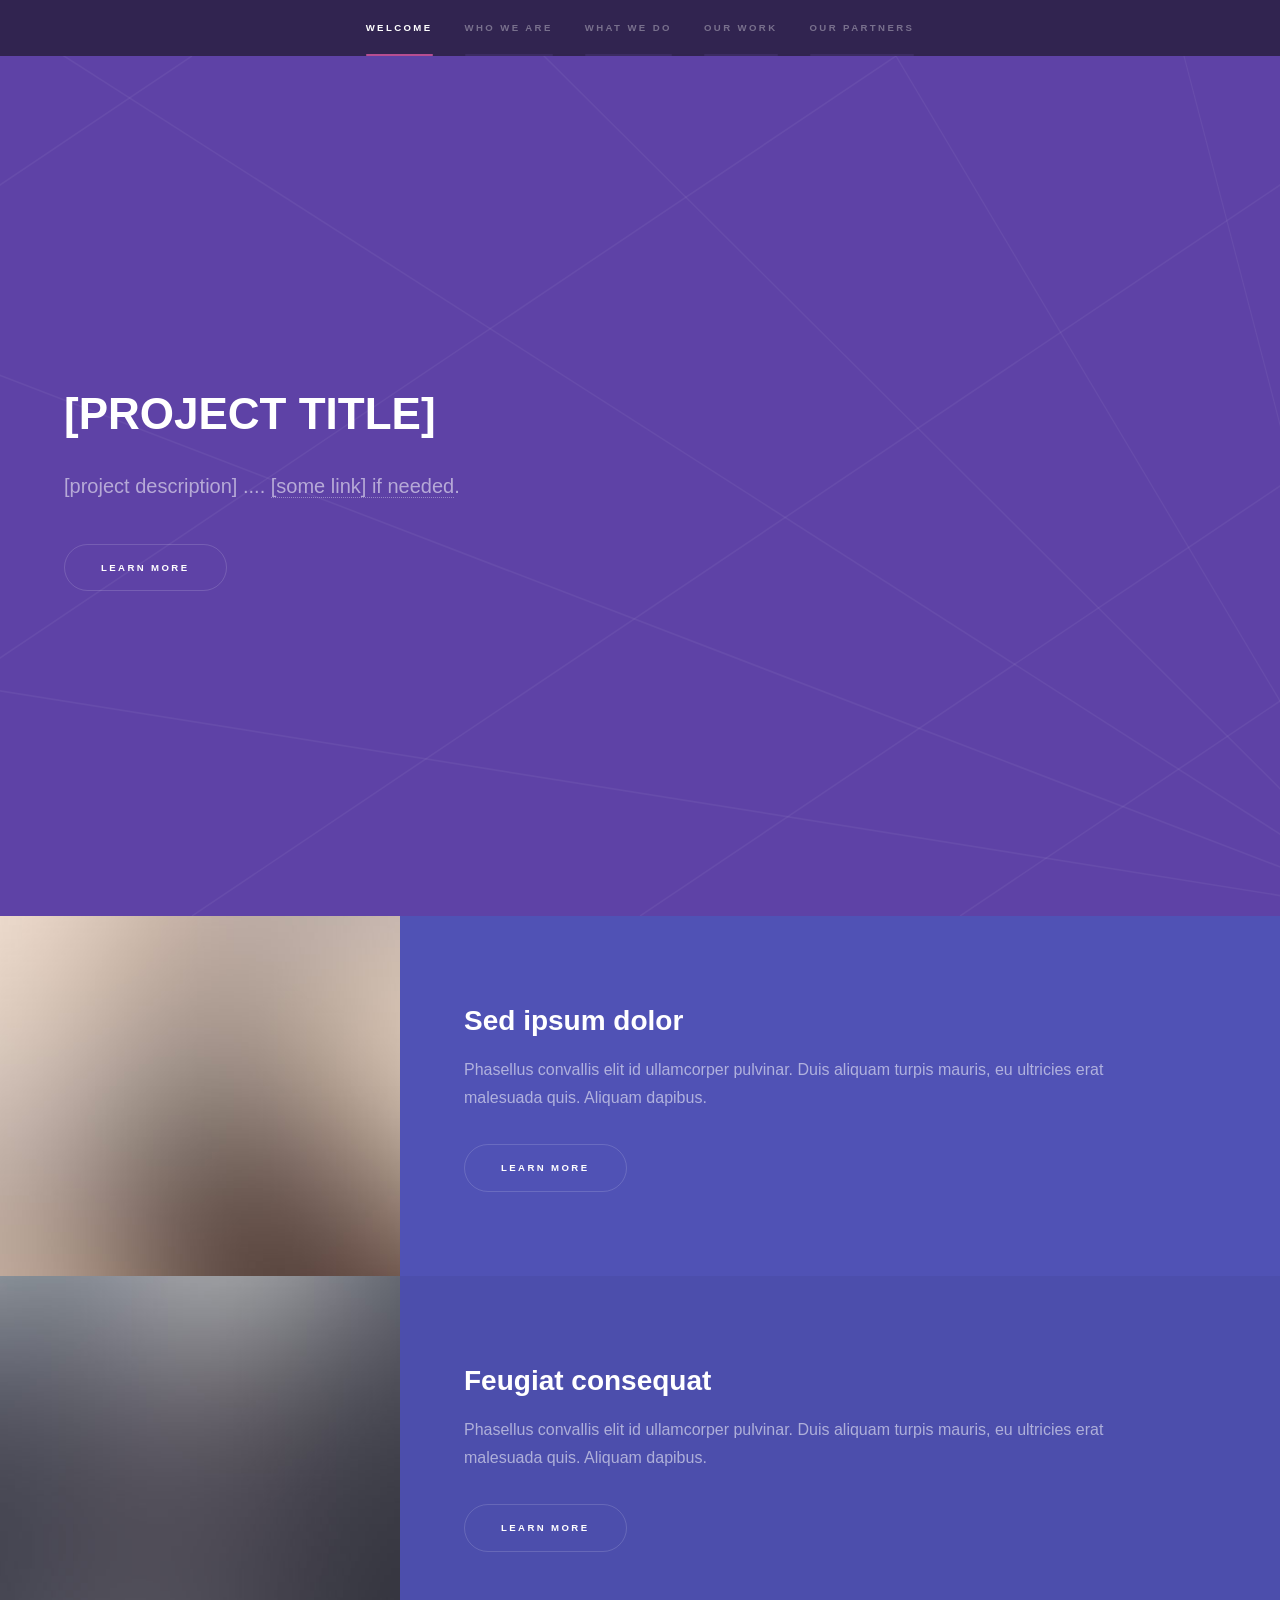
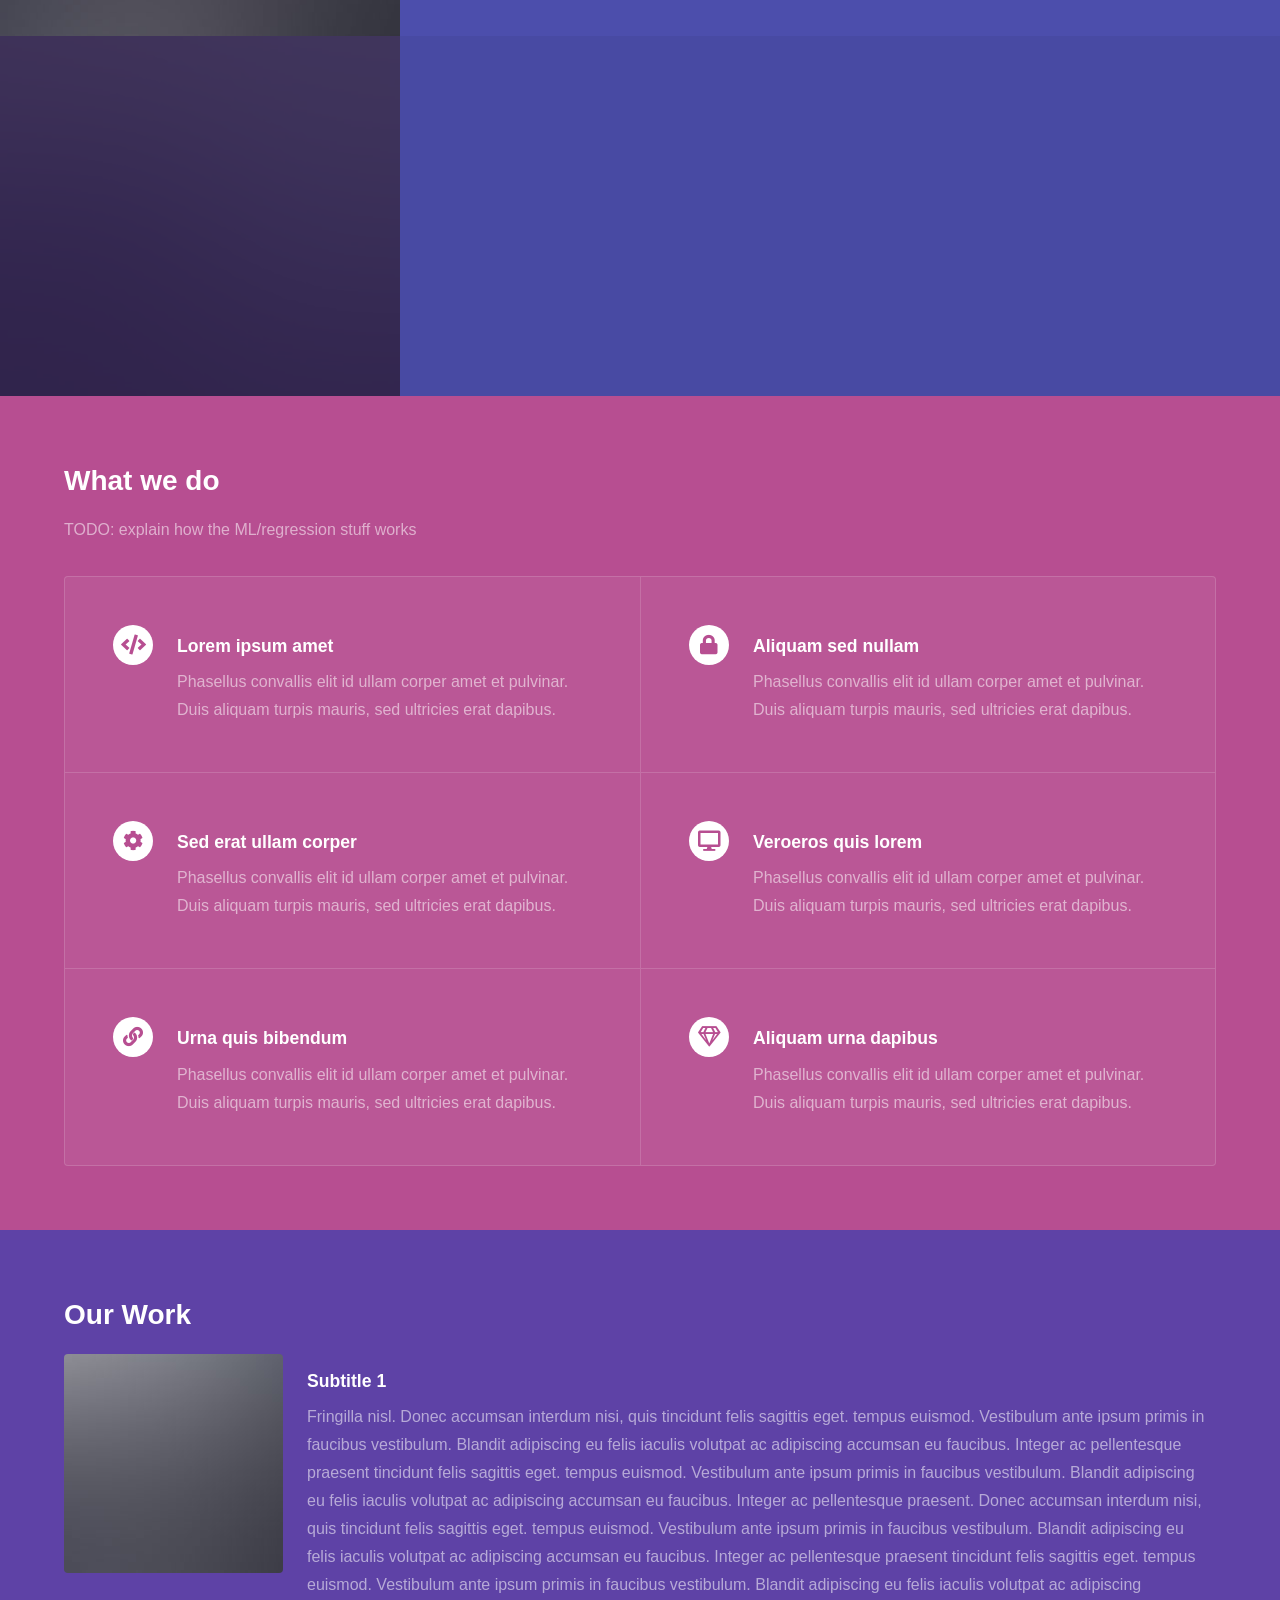
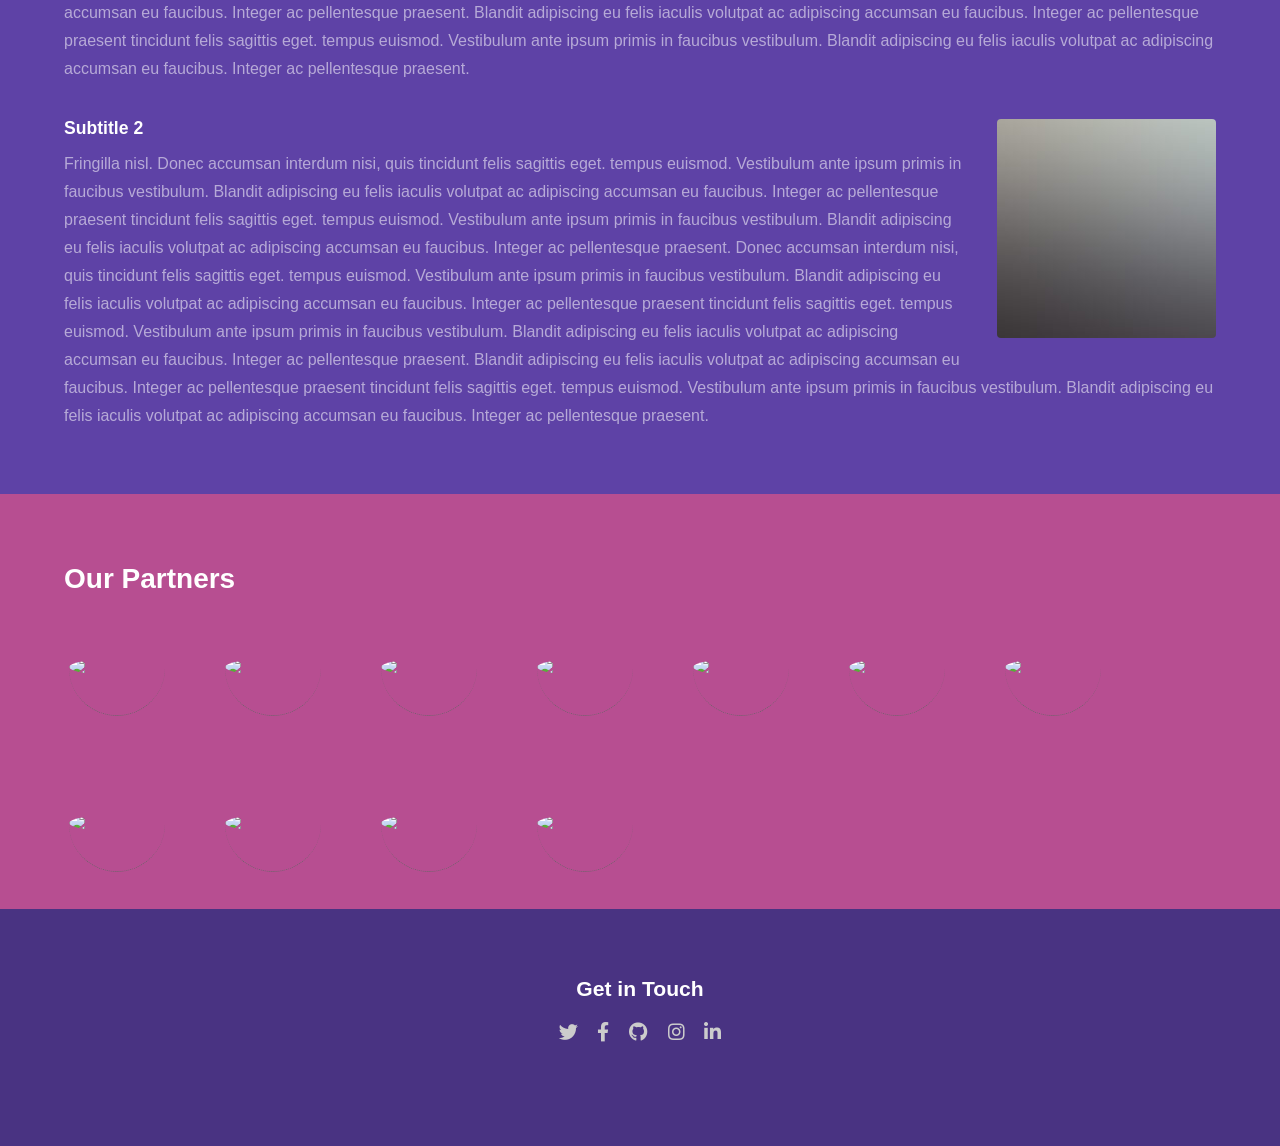
==== commit ea703f4a: "created layout styles" ====
--- a/index.html
+++ b/index.html
@@ -7,8 +7,9 @@
 		<meta name="viewport" content="width=device-width, initial-scale=1, user-scalable=no" />
 		<link rel="stylesheet" href="assets/css/main.css" />
 		<noscript><link rel="stylesheet" href="assets/css/noscript.css" /></noscript>
-		<link rel="stylesheet" href="https://pyscript.net/latest/pyscript.css" />
-		<script defer src="https://pyscript.net/latest/pyscript.js"></script>
+		<!-- TODO: uncomment or remove pyscript code -->
+		<!-- <link rel="stylesheet" href="https://pyscript.net/latest/pyscript.css" />
+		<script defer src="https://pyscript.net/latest/pyscript.js"></script> -->
 		
 	</head>
 		<!-- Sidebar -->
@@ -19,8 +20,8 @@
 							<li><a href="#intro">Welcome</a></li>
 							<li><a href="#one">Who we are</a></li>
 							<li><a href="#two">What we do</a></li>
-							<!-- TODO: add/remove if needed -->
-							<!-- <li><a href="#three">Get in touch</a></li> -->
+							<li><a href="#three">Our Work</a></li>
+							<li><a href="#four">Our Partners</a></li>
 						</ul>
 					</nav>
 				</div>
@@ -28,7 +29,6 @@
 
 		<!-- Wrapper -->
 			<div id="wrapper">
-
 				<!-- Intro -->
 					<section id="intro" class="wrapper style1 fullscreen fade-up">
 						<div class="inner">
@@ -48,9 +48,9 @@
 							<div class="content">
 								<div class="inner">
 									<h2>Sed ipsum dolor</h2>
-									<h1>Matplotlib</h1>
 									<div id="plot"></div>
-									<py-config>
+									<!-- TODO: uncomment or remove py script code -->
+									<!-- <py-config>
 										packages = [
 										 "matplotlib"
 										]
@@ -71,10 +71,10 @@
 										# Naming the title of the plot
 										plt.title('Year vs Score')
 										fig
-									</py-script>
+									</py-script> -->
 									<p>Phasellus convallis elit id ullamcorper pulvinar. Duis aliquam turpis mauris, eu ultricies erat malesuada quis. Aliquam dapibus.</p>
 									<ul class="actions">
-										<li><a href="generic.html" class="button">Learn more</a></li>
+										<li><a href="#two" class="button scrolly">Learn more</a></li>
 									</ul>
 								</div>
 							</div>
@@ -86,7 +86,7 @@
 									<h2>Feugiat consequat</h2>
 									<p>Phasellus convallis elit id ullamcorper pulvinar. Duis aliquam turpis mauris, eu ultricies erat malesuada quis. Aliquam dapibus.</p>
 									<ul class="actions">
-										<li><a href="generic.html" class="button">Learn more</a></li>
+										<li><a href="#three" class="button scrolly">Learn more</a></li>
 									</ul>
 								</div>
 							</div>
@@ -98,7 +98,7 @@
 									<h2>Ultricies aliquam</h2>
 									<p>Phasellus convallis elit id ullamcorper pulvinar. Duis aliquam turpis mauris, eu ultricies erat malesuada quis. Aliquam dapibus.</p>
 									<ul class="actions">
-										<li><a href="generic.html" class="button">Learn more</a></li>
+										<li><a href="#four" class="button scrolly">Learn more</a></li>
 									</ul>
 								</div>
 							</div>
@@ -148,63 +148,116 @@
 
 				<!-- Three -->
 				<!-- TODO: see if we need this section, if not, delete this -->
-					<!-- <section id="three" class="wrapper style1 fade-up">
-						<div class="inner">
-							<h2>Get in touch</h2>
-							<p>Phasellus convallis elit id ullamcorper pulvinar. Duis aliquam turpis mauris, eu ultricies erat malesuada quis. Aliquam dapibus, lacus eget hendrerit bibendum, urna est aliquam sem, sit amet imperdiet est velit quis lorem.</p>
-							<div class="split style1">
-								<section>
-									<form method="post" action="#">
-										<div class="fields">
-											<div class="field half">
-												<label for="name">Name</label>
-												<input type="text" name="name" id="name" />
-											</div>
-											<div class="field half">
-												<label for="email">Email</label>
-												<input type="text" name="email" id="email" />
-											</div>
-											<div class="field">
-												<label for="message">Message</label>
-												<textarea name="message" id="message" rows="5"></textarea>
-											</div>
-										</div>
-										<ul class="actions">
-											<li><a href="" class="button submit">Send Message</a></li>
-										</ul>
-									</form>
-								</section>
-								<section>
-									<ul class="contact">
-										<li>
-											<h3>Address</h3>
-											<span>12345 Somewhere Road #654<br />
-											Nashville, TN 00000-0000<br />
-											USA</span>
-										</li>
-										<li>
-											<h3>Email</h3>
-											<a href="#">user@untitled.tld</a>
-										</li>
-										<li>
-											<h3>Phone</h3>
-											<span>(000) 000-0000</span>
-										</li>
-										<li>
-											<h3>Social</h3>
-											<ul class="icons">
-												<li><a href="#" class="icon brands fa-twitter"><span class="label">Twitter</span></a></li>
-												<li><a href="#" class="icon brands fa-facebook-f"><span class="label">Facebook</span></a></li>
-												<li><a href="#" class="icon brands fa-github"><span class="label">GitHub</span></a></li>
-												<li><a href="#" class="icon brands fa-instagram"><span class="label">Instagram</span></a></li>
-												<li><a href="#" class="icon brands fa-linkedin-in"><span class="label">LinkedIn</span></a></li>
-											</ul>
-										</li>
-									</ul>
-								</section>
-							</div>
-						</div>
-					</section> -->
+					<section id="three" class="wrapper style1 fade-up">
+						<div class="inner">
+							<h2>Our Work</h2>
+							<p><span class="image left"><img src="images/pic05.jpg" alt="" /></span>
+								<h3>
+									Subtitle 1
+								</h3>
+								Fringilla nisl. Donec accumsan interdum nisi, quis tincidunt felis sagittis eget. tempus euismod. Vestibulum ante ipsum primis in faucibus vestibulum. Blandit adipiscing eu felis iaculis volutpat ac adipiscing accumsan eu faucibus. Integer ac pellentesque praesent tincidunt felis sagittis eget. tempus euismod. Vestibulum ante ipsum primis in faucibus vestibulum. Blandit adipiscing eu felis iaculis volutpat ac adipiscing accumsan eu faucibus. Integer ac pellentesque praesent. Donec accumsan interdum nisi, quis tincidunt felis sagittis eget. tempus euismod. Vestibulum ante ipsum primis in faucibus vestibulum. Blandit adipiscing eu felis iaculis volutpat ac adipiscing accumsan eu faucibus. Integer ac pellentesque praesent tincidunt felis sagittis eget. tempus euismod. Vestibulum ante ipsum primis in faucibus vestibulum. Blandit adipiscing eu felis iaculis volutpat ac adipiscing accumsan eu faucibus. Integer ac pellentesque praesent. Blandit adipiscing eu felis iaculis volutpat ac adipiscing accumsan eu faucibus. Integer ac pellentesque praesent tincidunt felis sagittis eget. tempus euismod. Vestibulum ante ipsum primis in faucibus vestibulum. Blandit adipiscing eu felis iaculis volutpat ac adipiscing accumsan eu faucibus. Integer ac pellentesque praesent.</p>
+							<p><span class="image right"><img src="images/pic06.jpg" alt="" /></span>
+								<h3>
+									Subtitle 2
+								</h3>
+								Fringilla nisl. Donec accumsan interdum nisi, quis tincidunt felis sagittis eget. tempus euismod. Vestibulum ante ipsum primis in faucibus vestibulum. Blandit adipiscing eu felis iaculis volutpat ac adipiscing accumsan eu faucibus. Integer ac pellentesque praesent tincidunt felis sagittis eget. tempus euismod. Vestibulum ante ipsum primis in faucibus vestibulum. Blandit adipiscing eu felis iaculis volutpat ac adipiscing accumsan eu faucibus. Integer ac pellentesque praesent. Donec accumsan interdum nisi, quis tincidunt felis sagittis eget. tempus euismod. Vestibulum ante ipsum primis in faucibus vestibulum. Blandit adipiscing eu felis iaculis volutpat ac adipiscing accumsan eu faucibus. Integer ac pellentesque praesent tincidunt felis sagittis eget. tempus euismod. Vestibulum ante ipsum primis in faucibus vestibulum. Blandit adipiscing eu felis iaculis volutpat ac adipiscing accumsan eu faucibus. Integer ac pellentesque praesent. Blandit adipiscing eu felis iaculis volutpat ac adipiscing accumsan eu faucibus. Integer ac pellentesque praesent tincidunt felis sagittis eget. tempus euismod. Vestibulum ante ipsum primis in faucibus vestibulum. Blandit adipiscing eu felis iaculis volutpat ac adipiscing accumsan eu faucibus. Integer ac pellentesque praesent.</p>
+														
+						</div>
+					</section>
+					<section id="four" class="wrapper style3 fade-up">
+						<div class="inner">
+							<h2>Our Partners</h2>
+							<div style="display:flex; padding:5px; gap:60px;flex-wrap:wrap;margin-top: 15px;">
+							<div class="partner-logo tooltip">
+								<img width="100%" src="https://www.childrenandyouthgriefnetwork.com/wp-content/uploads/2018/03/Sick-Kids.png" />    
+								<div class="right">
+									<h3>Sick Kids Foundation</h3>
+									<p>They are focused on helping kids, specifcally sick kids ... etc. We help them by doing ML stuff.</p>
+									<i></i>
+								</div>
+							</div>
+							<div class="partner-logo tooltip">
+								<img width="100%" src="https://www.childrenandyouthgriefnetwork.com/wp-content/uploads/2018/03/Sick-Kids.png" />    
+								<div class="right">
+									<h3>Sick Kids Foundation</h3>
+									<p>They are focused on helping kids, specifcally sick kids ... etc. We help them by doing ML stuff.</p>
+									<i></i>
+								</div>
+							</div>
+							<div class="partner-logo tooltip">
+								<img width="100%" src="https://www.childrenandyouthgriefnetwork.com/wp-content/uploads/2018/03/Sick-Kids.png" />    
+								<div class="right">
+									<h3>Sick Kids Foundation</h3>
+									<p>They are focused on helping kids, specifcally sick kids ... etc. We help them by doing ML stuff.</p>
+									<i></i>
+								</div>
+							</div>
+							<div class="partner-logo tooltip">
+								<img width="100%" src="https://www.childrenandyouthgriefnetwork.com/wp-content/uploads/2018/03/Sick-Kids.png" />    
+								<div class="right">
+									<h3>Sick Kids Foundation</h3>
+									<p>They are focused on helping kids, specifcally sick kids ... etc. We help them by doing ML stuff.</p>
+									<i></i>
+								</div>
+							</div>
+							<div class="partner-logo tooltip">
+								<img width="100%" src="https://www.childrenandyouthgriefnetwork.com/wp-content/uploads/2018/03/Sick-Kids.png" />    
+								<div class="right">
+									<h3>Sick Kids Foundation</h3>
+									<p>They are focused on helping kids, specifcally sick kids ... etc. We help them by doing ML stuff.</p>
+									<i></i>
+								</div>
+							</div>
+							<div class="partner-logo tooltip">
+								<img width="100%" src="https://www.childrenandyouthgriefnetwork.com/wp-content/uploads/2018/03/Sick-Kids.png" />    
+								<div class="right">
+									<h3>Sick Kids Foundation</h3>
+									<p>They are focused on helping kids, specifcally sick kids ... etc. We help them by doing ML stuff.</p>
+									<i></i>
+								</div>
+							</div>
+							<div class="partner-logo tooltip">
+								<img width="100%" src="https://www.childrenandyouthgriefnetwork.com/wp-content/uploads/2018/03/Sick-Kids.png" />    
+								<div class="right">
+									<h3>Sick Kids Foundation</h3>
+									<p>They are focused on helping kids, specifcally sick kids ... etc. We help them by doing ML stuff.</p>
+									<i></i>
+								</div>
+							</div>
+							<div class="partner-logo tooltip">
+								<img width="100%" src="https://www.childrenandyouthgriefnetwork.com/wp-content/uploads/2018/03/Sick-Kids.png" />    
+								<div class="right">
+									<h3>Sick Kids Foundation</h3>
+									<p>They are focused on helping kids, specifcally sick kids ... etc. We help them by doing ML stuff.</p>
+									<i></i>
+								</div>
+							</div>
+							<div class="partner-logo tooltip">
+								<img width="100%" src="https://www.childrenandyouthgriefnetwork.com/wp-content/uploads/2018/03/Sick-Kids.png" />    
+								<div class="right">
+									<h3>Sick Kids Foundation</h3>
+									<p>They are focused on helping kids, specifcally sick kids ... etc. We help them by doing ML stuff.</p>
+									<i></i>
+								</div>
+							</div>
+							<div class="partner-logo tooltip">
+								<img width="100%" src="https://www.childrenandyouthgriefnetwork.com/wp-content/uploads/2018/03/Sick-Kids.png" />    
+								<div class="right">
+									<h3>Sick Kids Foundation</h3>
+									<p>They are focused on helping kids, specifcally sick kids ... etc. We help them by doing ML stuff.</p>
+									<i></i>
+								</div>
+							</div>
+							<div class="partner-logo tooltip">
+								<img width="100%" src="https://www.childrenandyouthgriefnetwork.com/wp-content/uploads/2018/03/Sick-Kids.png" />    
+								<div class="right">
+									<h3>Sick Kids Foundation</h3>
+									<p>They are focused on helping kids, specifcally sick kids ... etc. We help them by doing ML stuff.</p>
+									<i></i>
+								</div>
+							</div>			
+						</div>
+					</section>
 
 			</div>
 
@@ -212,8 +265,18 @@
 			<footer id="footer" class="wrapper style1-alt">
 				<div class="inner">
 					<ul class="menu">
-						<!-- <li>&copy; Untitled. All rights reserved.</li><li>Design: <a href="http://html5up.net">HTML5 UP</a></li> -->
-					</ul>
+						<section style="display: flex; align-items: center; flex-direction: column; font-size: 1.2rem;">
+							<h3>Get in Touch</h3>
+							<ul class="icons" style="color: #cccccc;">
+								<li><a href="#" class="icon brands fa-twitter"><span class="label">Twitter</span></a></li>
+								<li><a href="#" class="icon brands fa-facebook-f"><span class="label">Facebook</span></a></li>
+								<li><a href="#" class="icon brands fa-github"><span class="label">GitHub</span></a></li>
+								<li><a href="#" class="icon brands fa-instagram"><span class="label">Instagram</span></a></li>
+								<li><a href="#" class="icon brands fa-linkedin-in"><span class="label">LinkedIn</span></a></li>
+							</ul>
+						</li>
+					</section>
+				</ul>
 				</div>
 			</footer>
 
--- a/assets/css/main.css
+++ b/assets/css/main.css
@@ -217,6 +217,72 @@
 	h2 {
 		font-size: 1.75em;
 	}
+
+	.tooltip {
+    display:inline-block;
+    position:relative;
+    border-bottom:1px dotted #666;
+    text-align:left;
+}
+
+.tooltip .right {
+    min-width:150px; 
+    top:50%;
+    left:80%;
+    margin-left:20px;
+    transform:translate(0, -90%);
+    padding:10px 20px;
+    color:#EEEEEE;
+    background-color:#444444;
+    font-weight:normal;
+    font-size:13px;
+    border-radius:8px;
+    position:absolute;
+    z-index:99999999;
+    box-sizing:border-box;
+    box-shadow:0 1px 8px rgba(0,0,0,0.5);
+    visibility:hidden; opacity:0; transition:opacity 0.7s;
+}
+
+.tooltip:hover .right {
+    visibility:visible; opacity:1;
+}
+
+.tooltip .right i {
+    position:absolute;
+    top:90%;
+    right:100%;
+    margin-top:-10px;
+    width:10px;
+    height:20px;
+    overflow:hidden;
+}
+
+.tooltip .right i::after {
+    content:'';
+    position:absolute;
+    width:10px;
+    height:10px;
+    left:0;
+    top:50%;
+    transform:translate(50%,-50%) rotate(-45deg);
+    background-color:#444444;
+    box-shadow:0 1px 8px rgba(0,0,0,0.5);
+}
+
+.partner-logo {
+	border-radius: 50%;
+	height: 96px;
+	width: 96px;
+	display: flex;
+	align-items: center;
+	justify-content: center;
+}
+
+.partner-logo img {
+	border-radius: 50%;
+	object-fit: cover;
+}
 
 	h3 {
 		font-size: 1.1em;
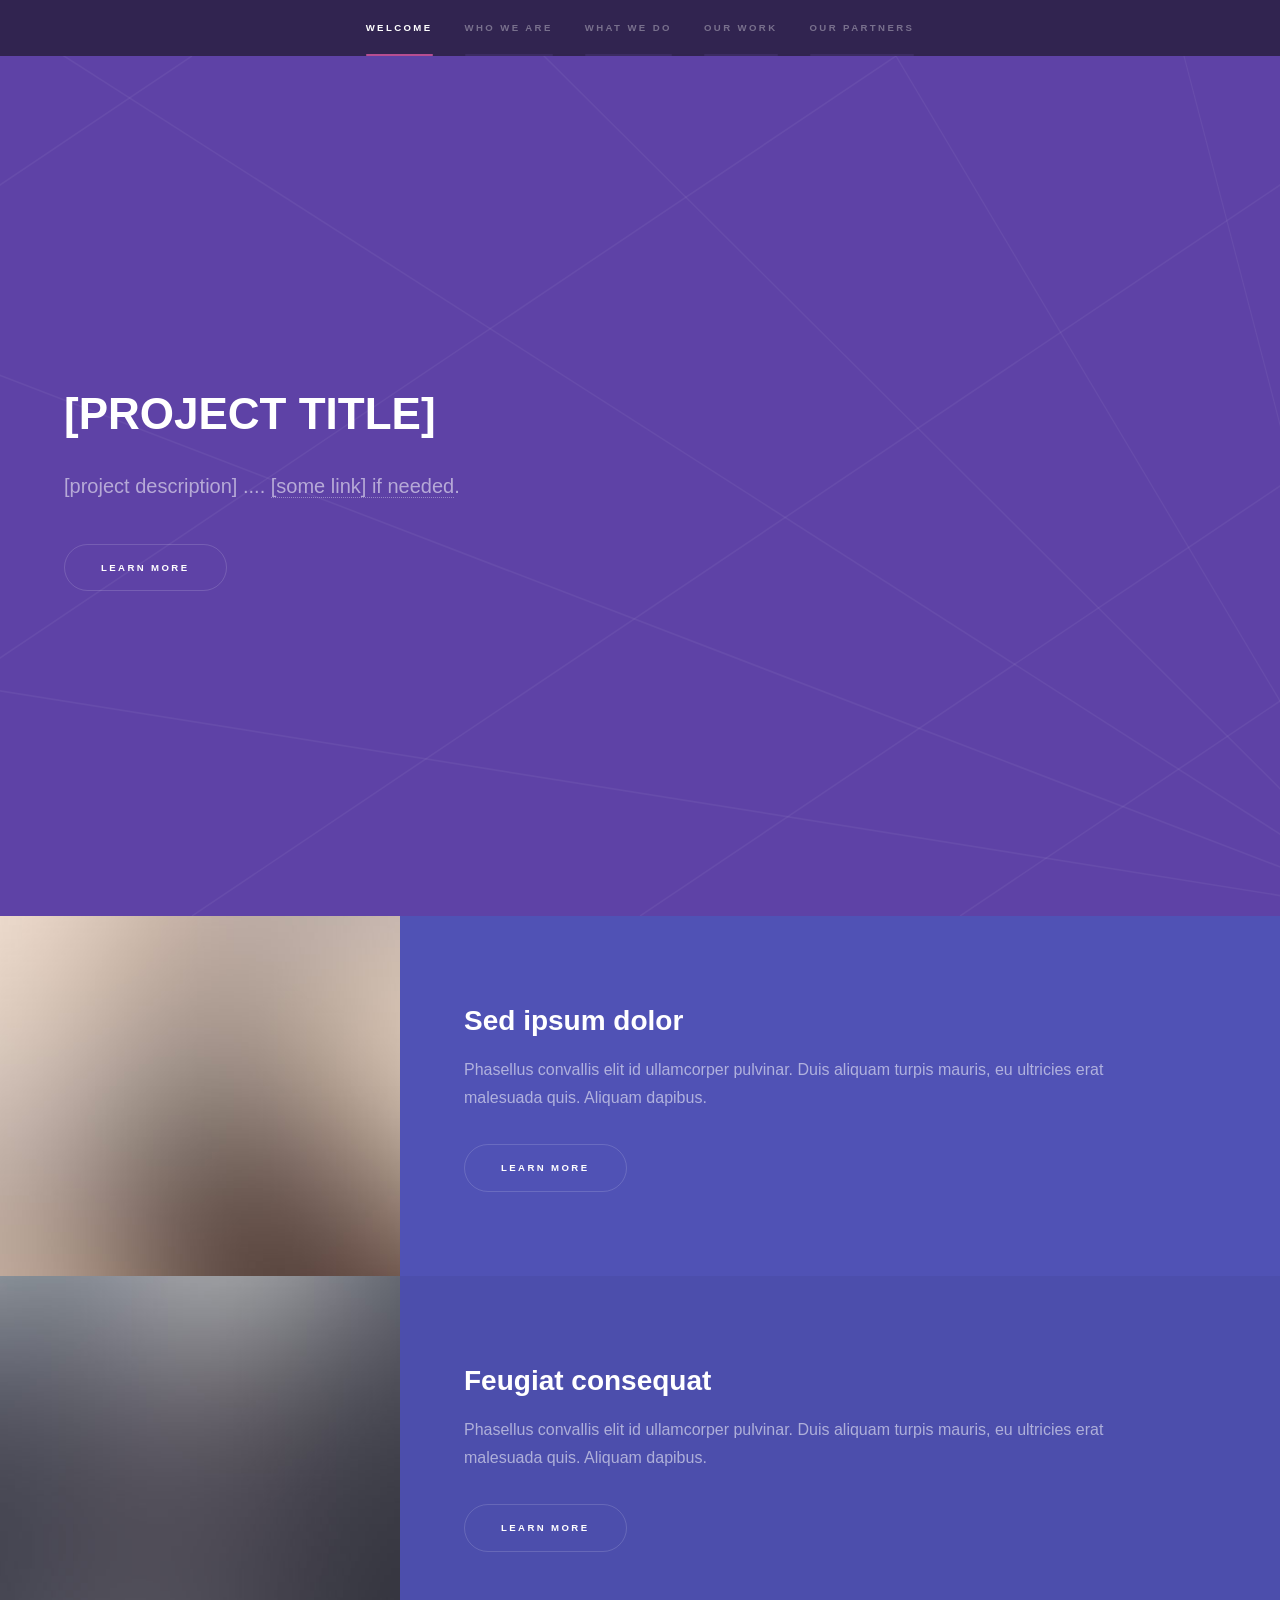
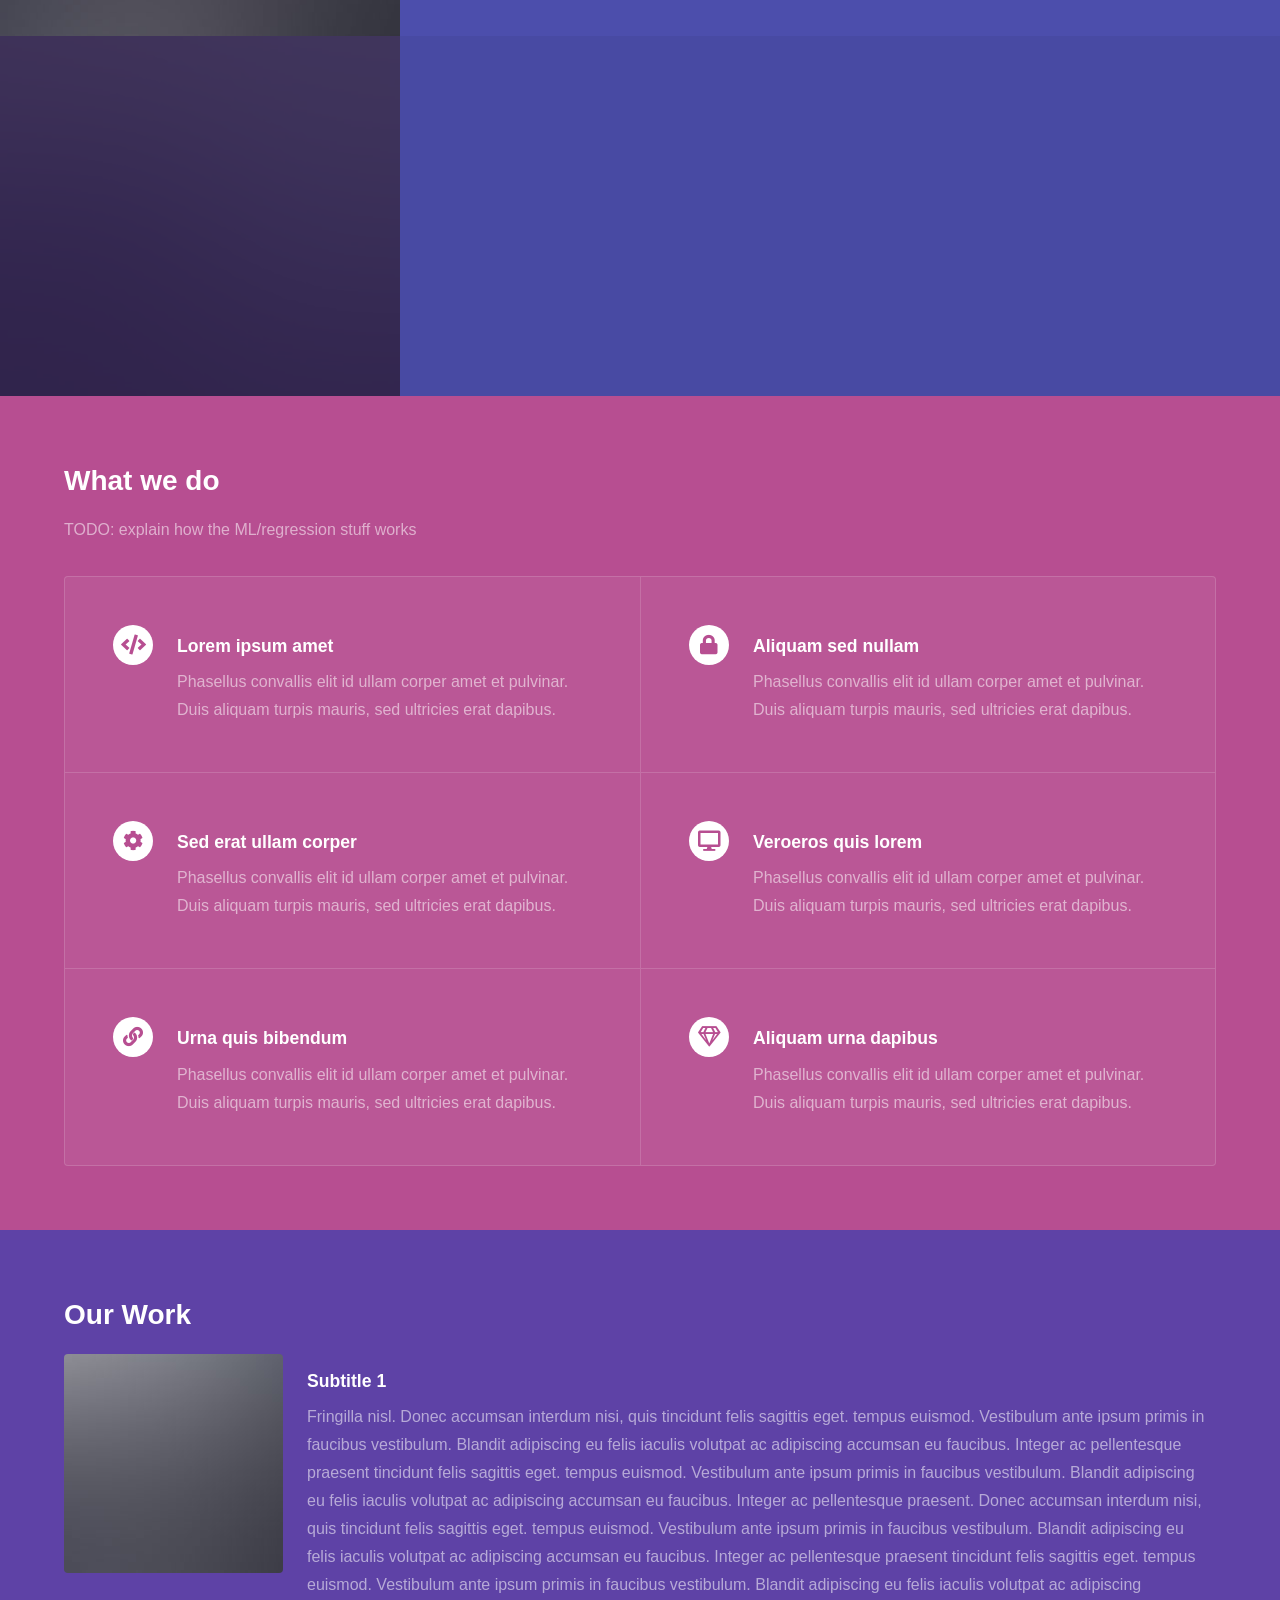
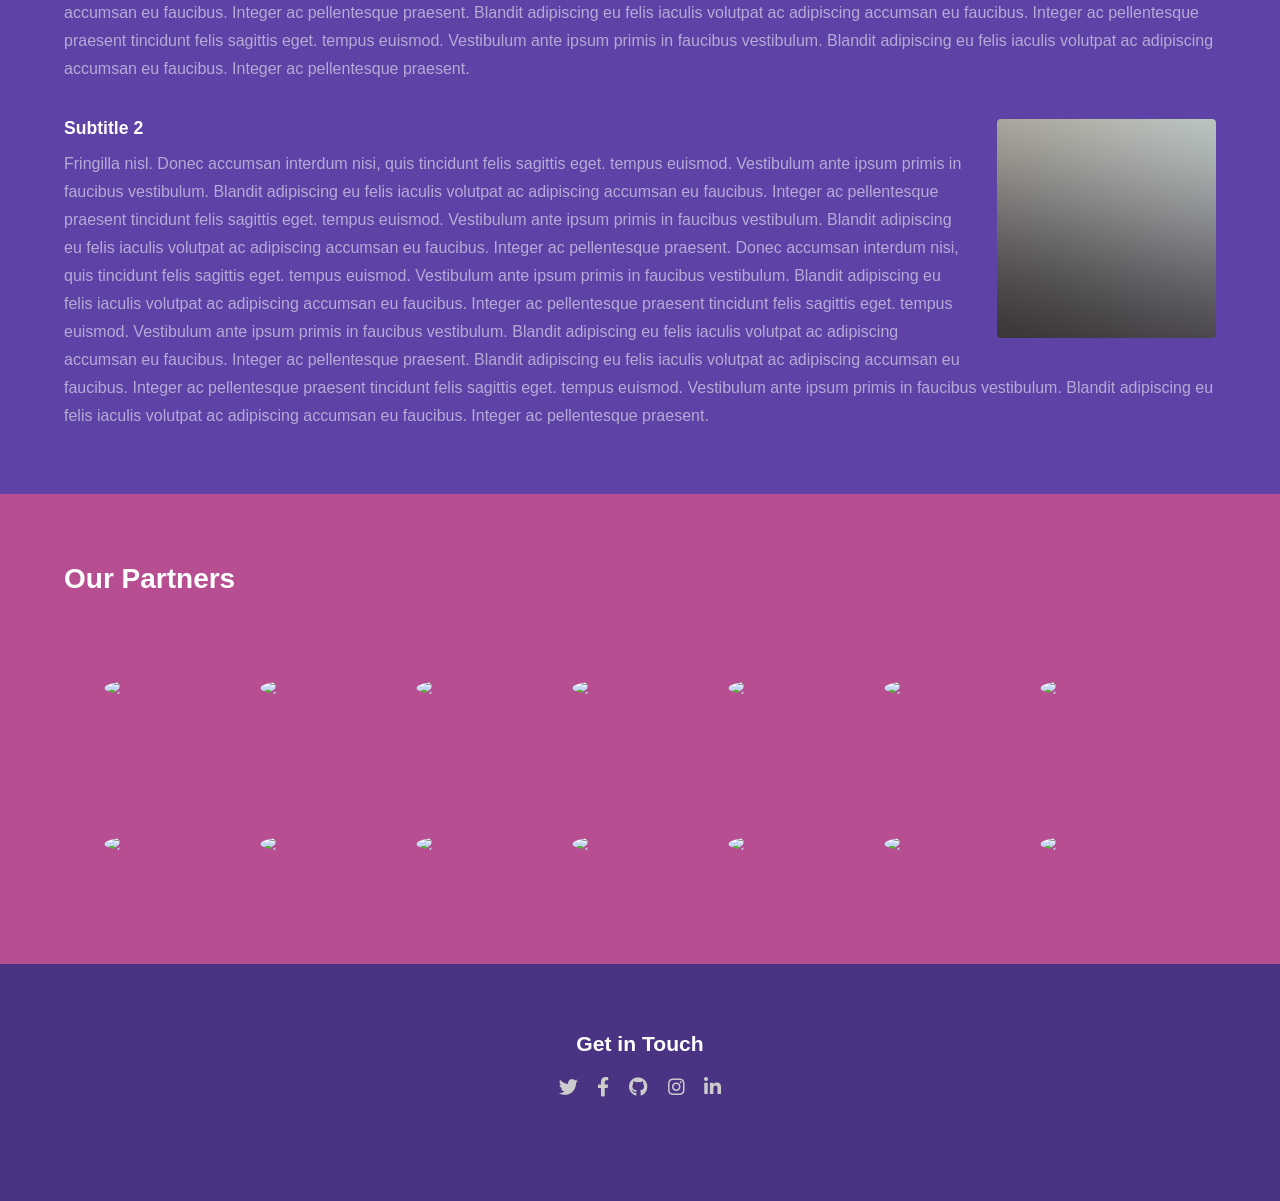
==== commit c9786783: "changed tooltip to grow animation" ====
--- a/index.html
+++ b/index.html
@@ -167,95 +167,255 @@
 					<section id="four" class="wrapper style3 fade-up">
 						<div class="inner">
 							<h2>Our Partners</h2>
-							<div style="display:flex; padding:5px; gap:60px;flex-wrap:wrap;margin-top: 15px;">
-							<div class="partner-logo tooltip">
-								<img width="100%" src="https://www.childrenandyouthgriefnetwork.com/wp-content/uploads/2018/03/Sick-Kids.png" />    
-								<div class="right">
-									<h3>Sick Kids Foundation</h3>
-									<p>They are focused on helping kids, specifcally sick kids ... etc. We help them by doing ML stuff.</p>
-									<i></i>
-								</div>
-							</div>
-							<div class="partner-logo tooltip">
-								<img width="100%" src="https://www.childrenandyouthgriefnetwork.com/wp-content/uploads/2018/03/Sick-Kids.png" />    
-								<div class="right">
-									<h3>Sick Kids Foundation</h3>
-									<p>They are focused on helping kids, specifcally sick kids ... etc. We help them by doing ML stuff.</p>
-									<i></i>
-								</div>
-							</div>
-							<div class="partner-logo tooltip">
-								<img width="100%" src="https://www.childrenandyouthgriefnetwork.com/wp-content/uploads/2018/03/Sick-Kids.png" />    
-								<div class="right">
-									<h3>Sick Kids Foundation</h3>
-									<p>They are focused on helping kids, specifcally sick kids ... etc. We help them by doing ML stuff.</p>
-									<i></i>
-								</div>
-							</div>
-							<div class="partner-logo tooltip">
-								<img width="100%" src="https://www.childrenandyouthgriefnetwork.com/wp-content/uploads/2018/03/Sick-Kids.png" />    
-								<div class="right">
-									<h3>Sick Kids Foundation</h3>
-									<p>They are focused on helping kids, specifcally sick kids ... etc. We help them by doing ML stuff.</p>
-									<i></i>
-								</div>
-							</div>
-							<div class="partner-logo tooltip">
-								<img width="100%" src="https://www.childrenandyouthgriefnetwork.com/wp-content/uploads/2018/03/Sick-Kids.png" />    
-								<div class="right">
-									<h3>Sick Kids Foundation</h3>
-									<p>They are focused on helping kids, specifcally sick kids ... etc. We help them by doing ML stuff.</p>
-									<i></i>
-								</div>
-							</div>
-							<div class="partner-logo tooltip">
-								<img width="100%" src="https://www.childrenandyouthgriefnetwork.com/wp-content/uploads/2018/03/Sick-Kids.png" />    
-								<div class="right">
-									<h3>Sick Kids Foundation</h3>
-									<p>They are focused on helping kids, specifcally sick kids ... etc. We help them by doing ML stuff.</p>
-									<i></i>
-								</div>
-							</div>
-							<div class="partner-logo tooltip">
-								<img width="100%" src="https://www.childrenandyouthgriefnetwork.com/wp-content/uploads/2018/03/Sick-Kids.png" />    
-								<div class="right">
-									<h3>Sick Kids Foundation</h3>
-									<p>They are focused on helping kids, specifcally sick kids ... etc. We help them by doing ML stuff.</p>
-									<i></i>
-								</div>
-							</div>
-							<div class="partner-logo tooltip">
-								<img width="100%" src="https://www.childrenandyouthgriefnetwork.com/wp-content/uploads/2018/03/Sick-Kids.png" />    
-								<div class="right">
-									<h3>Sick Kids Foundation</h3>
-									<p>They are focused on helping kids, specifcally sick kids ... etc. We help them by doing ML stuff.</p>
-									<i></i>
-								</div>
-							</div>
-							<div class="partner-logo tooltip">
-								<img width="100%" src="https://www.childrenandyouthgriefnetwork.com/wp-content/uploads/2018/03/Sick-Kids.png" />    
-								<div class="right">
-									<h3>Sick Kids Foundation</h3>
-									<p>They are focused on helping kids, specifcally sick kids ... etc. We help them by doing ML stuff.</p>
-									<i></i>
-								</div>
-							</div>
-							<div class="partner-logo tooltip">
-								<img width="100%" src="https://www.childrenandyouthgriefnetwork.com/wp-content/uploads/2018/03/Sick-Kids.png" />    
-								<div class="right">
-									<h3>Sick Kids Foundation</h3>
-									<p>They are focused on helping kids, specifcally sick kids ... etc. We help them by doing ML stuff.</p>
-									<i></i>
-								</div>
-							</div>
-							<div class="partner-logo tooltip">
-								<img width="100%" src="https://www.childrenandyouthgriefnetwork.com/wp-content/uploads/2018/03/Sick-Kids.png" />    
-								<div class="right">
-									<h3>Sick Kids Foundation</h3>
-									<p>They are focused on helping kids, specifcally sick kids ... etc. We help them by doing ML stuff.</p>
-									<i></i>
-								</div>
-							</div>			
+							<div style="display:flex; padding:5px; gap:60px;flex-wrap:wrap;margin: 35px 0 35px 35px;">
+							<div class="logo-hover partner-logo">
+								<img width="100%" src="https://www.childrenandyouthgriefnetwork.com/wp-content/uploads/2018/03/Sick-Kids.png" />    
+								<div class="details">
+									<div class="details-header">
+										<div style="display:flex; align-items: center; justify-content: center;">
+											<img width="3px" src="https://www.childrenandyouthgriefnetwork.com/wp-content/uploads/2018/03/Sick-Kids.png" />
+										</div>
+										<h3>Sick Kids Foundation</h3>
+									</div>
+									<p>They are focused on helping kids, specifcally sick kids ... etc. We help them by doing ML stuff.</p>
+								</div>
+							</div>
+							<div class="logo-hover partner-logo">
+								<img width="100%" src="https://www.childrenandyouthgriefnetwork.com/wp-content/uploads/2018/03/Sick-Kids.png" />    
+								<div class="details">
+									<div class="details-header">
+										<div style="display:flex; align-items: center; justify-content: center;">
+											<img width="3px" src="https://www.childrenandyouthgriefnetwork.com/wp-content/uploads/2018/03/Sick-Kids.png" />
+										</div>
+										<h3>Sick Kids Foundation</h3>
+									</div>
+									<p>They are focused on helping kids, specifcally sick kids ... etc. We help them by doing ML stuff.</p>
+								</div>
+							</div>
+							<div class="logo-hover partner-logo">
+								<img width="100%" src="https://www.childrenandyouthgriefnetwork.com/wp-content/uploads/2018/03/Sick-Kids.png" />    
+								<div class="details">
+									<div class="details-header">
+										<div style="display:flex; align-items: center; justify-content: center;">
+											<img width="3px" src="https://www.childrenandyouthgriefnetwork.com/wp-content/uploads/2018/03/Sick-Kids.png" />
+										</div>
+										<h3>Sick Kids Foundation</h3>
+									</div>
+									<p>They are focused on helping kids, specifcally sick kids ... etc. We help them by doing ML stuff.</p>
+								</div>
+							</div>
+							<div class="logo-hover partner-logo">
+								<img width="100%" src="https://www.childrenandyouthgriefnetwork.com/wp-content/uploads/2018/03/Sick-Kids.png" />    
+								<div class="details">
+									<div class="details-header">
+										<div style="display:flex; align-items: center; justify-content: center;">
+											<img width="3px" src="https://www.childrenandyouthgriefnetwork.com/wp-content/uploads/2018/03/Sick-Kids.png" />
+										</div>
+										<h3>Sick Kids Foundation</h3>
+									</div>
+									<p>They are focused on helping kids, specifcally sick kids ... etc. We help them by doing ML stuff.</p>
+								</div>
+							</div>
+							<div class="logo-hover partner-logo">
+								<img width="100%" src="https://www.childrenandyouthgriefnetwork.com/wp-content/uploads/2018/03/Sick-Kids.png" />    
+								<div class="details">
+									<div class="details-header">
+										<div style="display:flex; align-items: center; justify-content: center;">
+											<img width="3px" src="https://www.childrenandyouthgriefnetwork.com/wp-content/uploads/2018/03/Sick-Kids.png" />
+										</div>
+										<h3>Sick Kids Foundation</h3>
+									</div>
+									<p>They are focused on helping kids, specifcally sick kids ... etc. We help them by doing ML stuff.</p>
+								</div>
+							</div>
+							<div class="logo-hover partner-logo">
+								<img width="100%" src="https://www.childrenandyouthgriefnetwork.com/wp-content/uploads/2018/03/Sick-Kids.png" />    
+								<div class="details">
+									<div class="details-header">
+										<div style="display:flex; align-items: center; justify-content: center;">
+											<img width="3px" src="https://www.childrenandyouthgriefnetwork.com/wp-content/uploads/2018/03/Sick-Kids.png" />
+										</div>
+										<h3>Sick Kids Foundation</h3>
+									</div>
+									<p>They are focused on helping kids, specifcally sick kids ... etc. We help them by doing ML stuff.</p>
+								</div>
+							</div>
+							<div class="logo-hover partner-logo">
+								<img width="100%" src="https://www.childrenandyouthgriefnetwork.com/wp-content/uploads/2018/03/Sick-Kids.png" />    
+								<div class="details">
+									<div class="details-header">
+										<div style="display:flex; align-items: center; justify-content: center;">
+											<img width="3px" src="https://www.childrenandyouthgriefnetwork.com/wp-content/uploads/2018/03/Sick-Kids.png" />
+										</div>
+										<h3>Sick Kids Foundation</h3>
+									</div>
+									<p>They are focused on helping kids, specifcally sick kids ... etc. We help them by doing ML stuff.</p>
+								</div>
+							</div>
+							<div class="logo-hover partner-logo">
+								<img width="100%" src="https://www.childrenandyouthgriefnetwork.com/wp-content/uploads/2018/03/Sick-Kids.png" />    
+								<div class="details">
+									<div class="details-header">
+										<div style="display:flex; align-items: center; justify-content: center;">
+											<img width="3px" src="https://www.childrenandyouthgriefnetwork.com/wp-content/uploads/2018/03/Sick-Kids.png" />
+										</div>
+										<h3>Sick Kids Foundation</h3>
+									</div>
+									<p>They are focused on helping kids, specifcally sick kids ... etc. We help them by doing ML stuff.</p>
+								</div>
+							</div>
+							<div class="logo-hover partner-logo">
+								<img width="100%" src="https://www.childrenandyouthgriefnetwork.com/wp-content/uploads/2018/03/Sick-Kids.png" />    
+								<div class="details">
+									<div class="details-header">
+										<div style="display:flex; align-items: center; justify-content: center;">
+											<img width="3px" src="https://www.childrenandyouthgriefnetwork.com/wp-content/uploads/2018/03/Sick-Kids.png" />
+										</div>
+										<h3>Sick Kids Foundation</h3>
+									</div>
+									<p>They are focused on helping kids, specifcally sick kids ... etc. We help them by doing ML stuff.</p>
+								</div>
+							</div>
+							<div class="logo-hover partner-logo">
+								<img width="100%" src="https://www.childrenandyouthgriefnetwork.com/wp-content/uploads/2018/03/Sick-Kids.png" />    
+								<div class="details">
+									<div class="details-header">
+										<div style="display:flex; align-items: center; justify-content: center;">
+											<img width="3px" src="https://www.childrenandyouthgriefnetwork.com/wp-content/uploads/2018/03/Sick-Kids.png" />
+										</div>
+										<h3>Sick Kids Foundation</h3>
+									</div>
+									<p>They are focused on helping kids, specifcally sick kids ... etc. We help them by doing ML stuff.</p>
+								</div>
+							</div>
+							<div class="logo-hover partner-logo">
+								<img width="100%" src="https://www.childrenandyouthgriefnetwork.com/wp-content/uploads/2018/03/Sick-Kids.png" />    
+								<div class="details">
+									<div class="details-header">
+										<div style="display:flex; align-items: center; justify-content: center;">
+											<img width="3px" src="https://www.childrenandyouthgriefnetwork.com/wp-content/uploads/2018/03/Sick-Kids.png" />
+										</div>
+										<h3>Sick Kids Foundation</h3>
+									</div>
+									<p>They are focused on helping kids, specifcally sick kids ... etc. We help them by doing ML stuff.</p>
+								</div>
+							</div>
+							<div class="logo-hover partner-logo">
+								<img width="100%" src="https://www.childrenandyouthgriefnetwork.com/wp-content/uploads/2018/03/Sick-Kids.png" />    
+								<div class="details">
+									<div class="details-header">
+										<div style="display:flex; align-items: center; justify-content: center;">
+											<img width="3px" src="https://www.childrenandyouthgriefnetwork.com/wp-content/uploads/2018/03/Sick-Kids.png" />
+										</div>
+										<h3>Sick Kids Foundation</h3>
+									</div>
+									<p>They are focused on helping kids, specifcally sick kids ... etc. We help them by doing ML stuff.</p>
+								</div>
+							</div>
+							<div class="logo-hover partner-logo">
+								<img width="100%" src="https://www.childrenandyouthgriefnetwork.com/wp-content/uploads/2018/03/Sick-Kids.png" />    
+								<div class="details">
+									<div class="details-header">
+										<div style="display:flex; align-items: center; justify-content: center;">
+											<img width="3px" src="https://www.childrenandyouthgriefnetwork.com/wp-content/uploads/2018/03/Sick-Kids.png" />
+										</div>
+										<h3>Sick Kids Foundation</h3>
+									</div>
+									<p>They are focused on helping kids, specifcally sick kids ... etc. We help them by doing ML stuff.</p>
+								</div>
+							</div>
+							<div class="logo-hover partner-logo">
+								<img width="100%" src="https://www.childrenandyouthgriefnetwork.com/wp-content/uploads/2018/03/Sick-Kids.png" />    
+								<div class="details">
+									<div class="details-header">
+										<div style="display:flex; align-items: center; justify-content: center;">
+											<img width="3px" src="https://www.childrenandyouthgriefnetwork.com/wp-content/uploads/2018/03/Sick-Kids.png" />
+										</div>
+										<h3>Sick Kids Foundation</h3>
+									</div>
+									<p>They are focused on helping kids, specifcally sick kids ... etc. We help them by doing ML stuff.</p>
+								</div>
+							</div>
+							<!-- <div class="partner-logo tooltip">
+								<img width="100%" src="https://www.childrenandyouthgriefnetwork.com/wp-content/uploads/2018/03/Sick-Kids.png" />    
+								<div class="right">
+									<h3>Sick Kids Foundation</h3>
+									<p>They are focused on helping kids, specifcally sick kids ... etc. We help them by doing ML stuff.</p>
+									<i></i>
+								</div>
+							</div>
+							<div class="partner-logo tooltip">
+								<img width="100%" src="https://www.childrenandyouthgriefnetwork.com/wp-content/uploads/2018/03/Sick-Kids.png" />    
+								<div class="right">
+									<h3>Sick Kids Foundation</h3>
+									<p>They are focused on helping kids, specifcally sick kids ... etc. We help them by doing ML stuff.</p>
+									<i></i>
+								</div>
+							</div>
+							<div class="partner-logo tooltip">
+								<img width="100%" src="https://www.childrenandyouthgriefnetwork.com/wp-content/uploads/2018/03/Sick-Kids.png" />    
+								<div class="right">
+									<h3>Sick Kids Foundation</h3>
+									<p>They are focused on helping kids, specifcally sick kids ... etc. We help them by doing ML stuff.</p>
+									<i></i>
+								</div>
+							</div>
+							<div class="partner-logo tooltip">
+								<img width="100%" src="https://www.childrenandyouthgriefnetwork.com/wp-content/uploads/2018/03/Sick-Kids.png" />    
+								<div class="right">
+									<h3>Sick Kids Foundation</h3>
+									<p>They are focused on helping kids, specifcally sick kids ... etc. We help them by doing ML stuff.</p>
+									<i></i>
+								</div>
+							</div>
+							<div class="partner-logo tooltip">
+								<img width="100%" src="https://www.childrenandyouthgriefnetwork.com/wp-content/uploads/2018/03/Sick-Kids.png" />    
+								<div class="right">
+									<h3>Sick Kids Foundation</h3>
+									<p>They are focused on helping kids, specifcally sick kids ... etc. We help them by doing ML stuff.</p>
+									<i></i>
+								</div>
+							</div>
+							<div class="partner-logo tooltip">
+								<img width="100%" src="https://www.childrenandyouthgriefnetwork.com/wp-content/uploads/2018/03/Sick-Kids.png" />    
+								<div class="right">
+									<h3>Sick Kids Foundation</h3>
+									<p>They are focused on helping kids, specifcally sick kids ... etc. We help them by doing ML stuff.</p>
+									<i></i>
+								</div>
+							</div>
+							<div class="partner-logo tooltip">
+								<img width="100%" src="https://www.childrenandyouthgriefnetwork.com/wp-content/uploads/2018/03/Sick-Kids.png" />    
+								<div class="right">
+									<h3>Sick Kids Foundation</h3>
+									<p>They are focused on helping kids, specifcally sick kids ... etc. We help them by doing ML stuff.</p>
+									<i></i>
+								</div>
+							</div>
+							<div class="partner-logo tooltip">
+								<img width="100%" src="https://www.childrenandyouthgriefnetwork.com/wp-content/uploads/2018/03/Sick-Kids.png" />    
+								<div class="right">
+									<h3>Sick Kids Foundation</h3>
+									<p>They are focused on helping kids, specifcally sick kids ... etc. We help them by doing ML stuff.</p>
+									<i></i>
+								</div>
+							</div>
+							<div class="partner-logo tooltip">
+								<img width="100%" src="https://www.childrenandyouthgriefnetwork.com/wp-content/uploads/2018/03/Sick-Kids.png" />    
+								<div class="right">
+									<h3>Sick Kids Foundation</h3>
+									<p>They are focused on helping kids, specifcally sick kids ... etc. We help them by doing ML stuff.</p>
+									<i></i>
+								</div>
+							</div>
+							<div class="partner-logo tooltip">
+								<img width="100%" src="https://www.childrenandyouthgriefnetwork.com/wp-content/uploads/2018/03/Sick-Kids.png" />    
+								<div class="right">
+									<h3>Sick Kids Foundation</h3>
+									<p>They are focused on helping kids, specifcally sick kids ... etc. We help them by doing ML stuff.</p>
+									<i></i>
+								</div>
+							</div>			 -->
 						</div>
 					</section>
 
--- a/assets/css/main.css
+++ b/assets/css/main.css
@@ -218,7 +218,7 @@
 		font-size: 1.75em;
 	}
 
-	.tooltip {
+/* .tooltip {
     display:inline-block;
     position:relative;
     border-bottom:1px dotted #666;
@@ -241,7 +241,9 @@
     z-index:99999999;
     box-sizing:border-box;
     box-shadow:0 1px 8px rgba(0,0,0,0.5);
-    visibility:hidden; opacity:0; transition:opacity 0.7s;
+    visibility:hidden;
+		opacity:0;
+		transition:opacity 0.7s;
 }
 
 .tooltip:hover .right {
@@ -268,6 +270,35 @@
     transform:translate(50%,-50%) rotate(-45deg);
     background-color:#444444;
     box-shadow:0 1px 8px rgba(0,0,0,0.5);
+} */
+.details {
+	visibility: hidden;
+	opacity: 0;
+	position:absolute;
+	z-index: 1000;
+	font-size:0.1rem;
+	width: 22px;
+	height: auto;
+	background-color:#444444;
+	border-radius: 1px;
+	padding: 2px 2px 1px 2px;
+}
+
+.logo-hover:hover .details {
+	visibility: visible;
+	opacity: 1;
+	transform:scale(8, 8);
+	transition:all ease-out 0.5s;
+}
+
+.details-header {
+	display: flex;
+	gap: 1px;
+}
+
+.details-header img {
+	object-fit: cover;
+	margin-bottom: 1px;
 }
 
 .partner-logo {
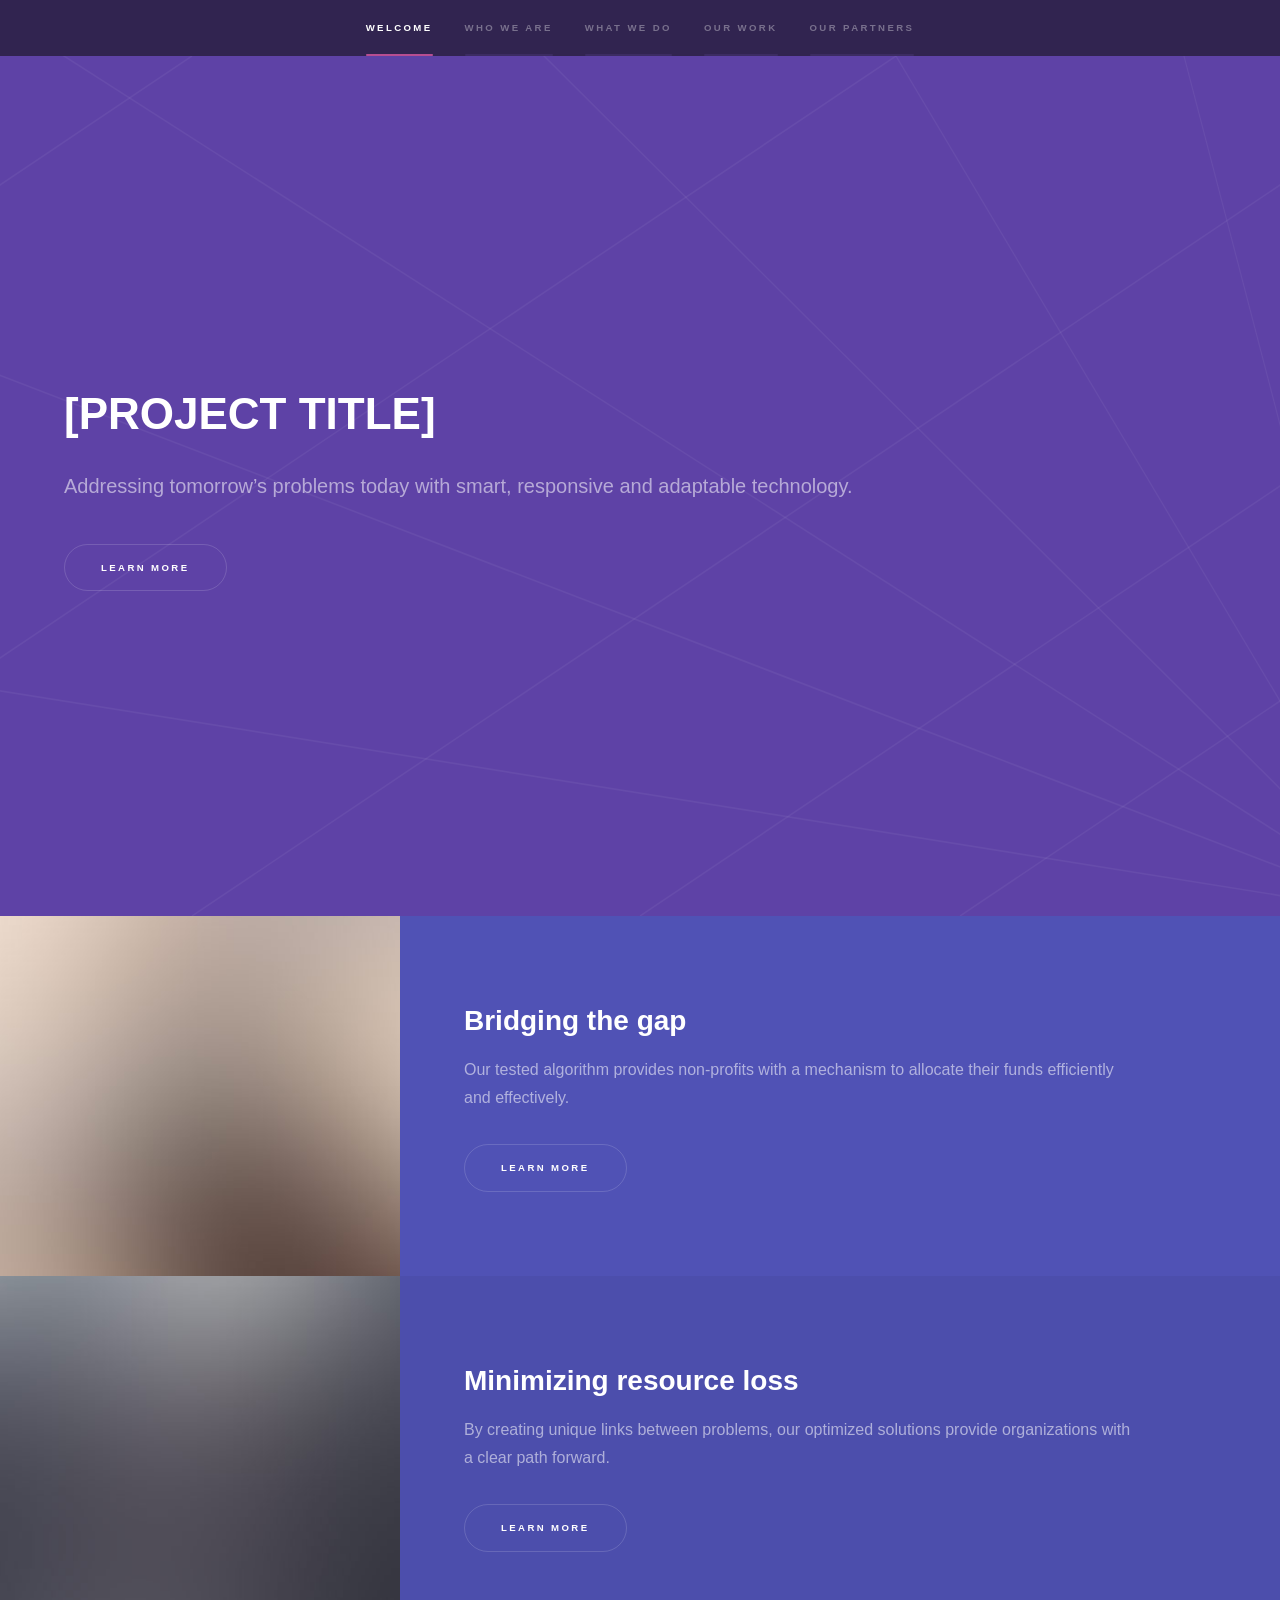
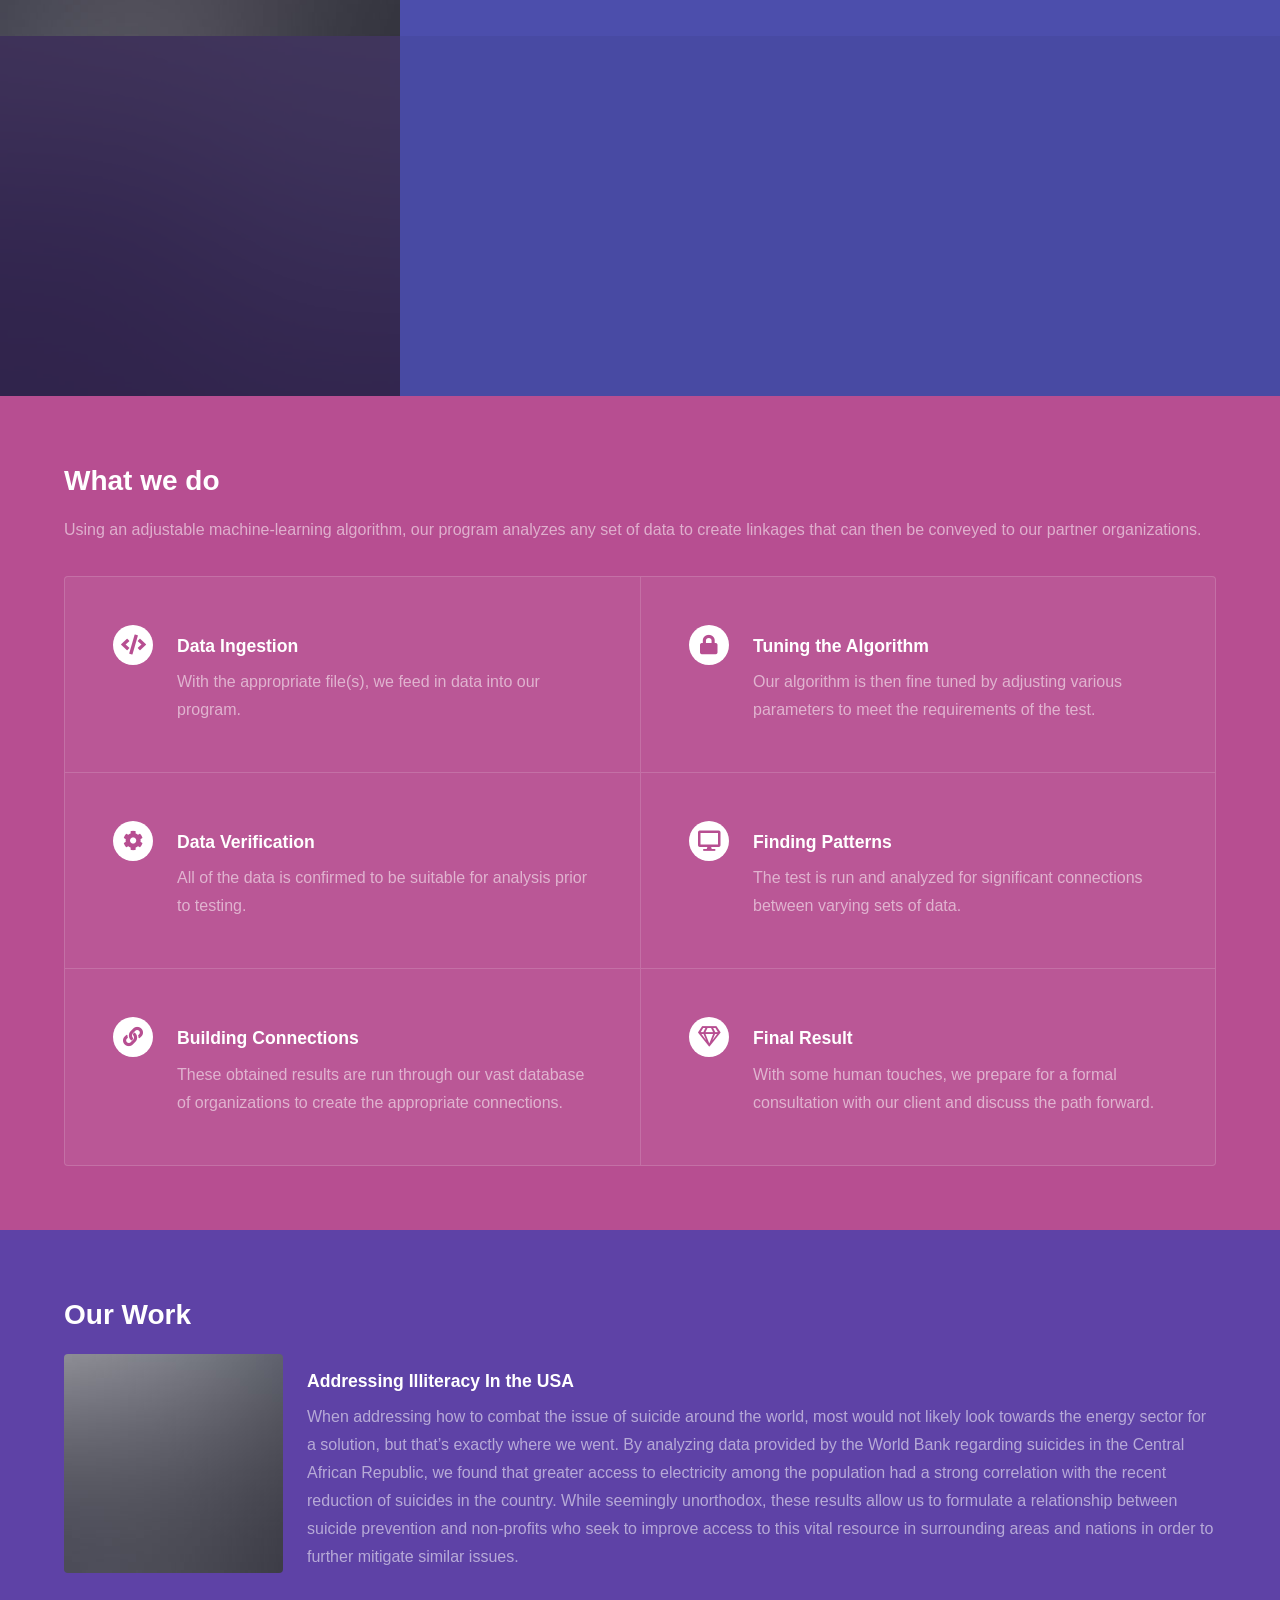
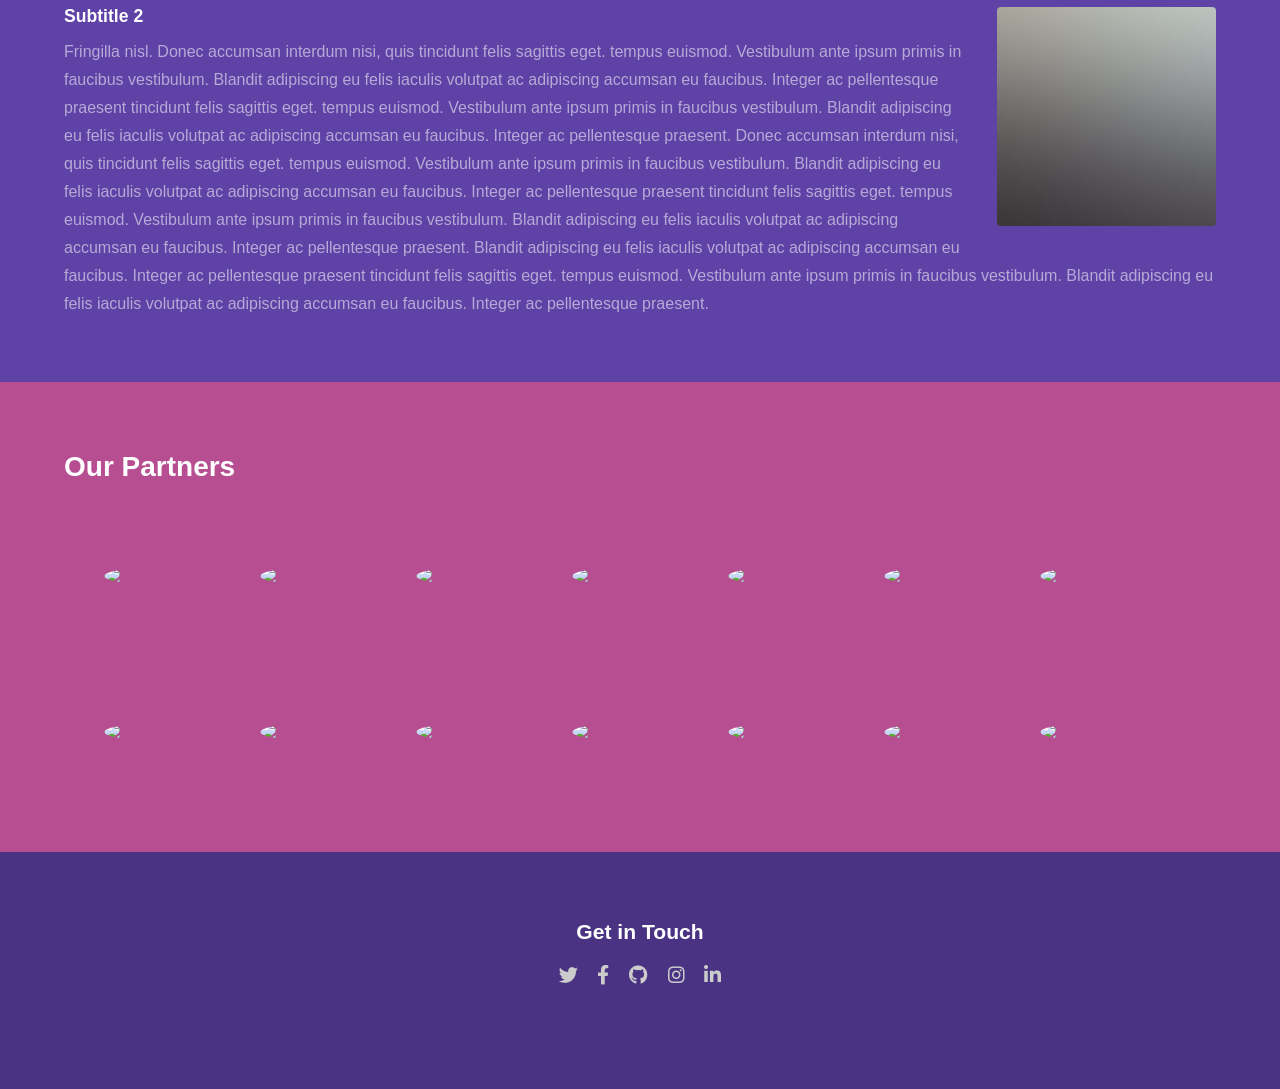
==== commit ea965770: "added text content" ====
--- a/index.html
+++ b/index.html
@@ -32,9 +32,9 @@
 				<!-- Intro -->
 					<section id="intro" class="wrapper style1 fullscreen fade-up">
 						<div class="inner">
-							<!-- TODO: update project title and description-->
+							<!-- TODO: update project title -->
 							<h1>[PROJECT TITLE]</h1>
-							<p>[project description] .... <a href="http://html5up.net">[some link] if needed</a>.</p>
+							<p>Addressing tomorrow’s problems today with smart, responsive and adaptable technology.</p>
 							<ul class="actions">
 								<li><a href="#one" class="button scrolly">Learn more</a></li>
 							</ul>
@@ -47,7 +47,7 @@
 							<a href="#" class="image"><img src="images/pic01.jpg" alt="" data-position="center center" /></a>
 							<div class="content">
 								<div class="inner">
-									<h2>Sed ipsum dolor</h2>
+									<h2>Bridging the gap </h2>
 									<div id="plot"></div>
 									<!-- TODO: uncomment or remove py script code -->
 									<!-- <py-config>
@@ -72,7 +72,7 @@
 										plt.title('Year vs Score')
 										fig
 									</py-script> -->
-									<p>Phasellus convallis elit id ullamcorper pulvinar. Duis aliquam turpis mauris, eu ultricies erat malesuada quis. Aliquam dapibus.</p>
+									<p>Our tested algorithm provides non-profits with a mechanism to allocate their funds efficiently and effectively.</p>
 									<ul class="actions">
 										<li><a href="#two" class="button scrolly">Learn more</a></li>
 									</ul>
@@ -83,8 +83,8 @@
 							<a href="#" class="image"><img src="images/pic02.jpg" alt="" data-position="top center" /></a>
 							<div class="content">
 								<div class="inner">
-									<h2>Feugiat consequat</h2>
-									<p>Phasellus convallis elit id ullamcorper pulvinar. Duis aliquam turpis mauris, eu ultricies erat malesuada quis. Aliquam dapibus.</p>
+									<h2>Minimizing resource loss</h2>
+									<p>By creating unique links between problems, our optimized solutions provide organizations with a clear path forward.</p>
 									<ul class="actions">
 										<li><a href="#three" class="button scrolly">Learn more</a></li>
 									</ul>
@@ -95,8 +95,8 @@
 							<a href="#" class="image"><img src="images/pic03.jpg" alt="" data-position="25% 25%" /></a>
 							<div class="content">
 								<div class="inner">
-									<h2>Ultricies aliquam</h2>
-									<p>Phasellus convallis elit id ullamcorper pulvinar. Duis aliquam turpis mauris, eu ultricies erat malesuada quis. Aliquam dapibus.</p>
+									<h2>Creating powerful connections</h2>
+									<p>With over 50 organizations in our database, we connect communities with the best possible solution molded to their needs.</p>
 									<ul class="actions">
 										<li><a href="#four" class="button scrolly">Learn more</a></li>
 									</ul>
@@ -109,38 +109,37 @@
 					<section id="two" class="wrapper style3 fade-up">
 						<div class="inner">
 							<h2>What we do</h2>
-							<p>TODO: explain how the ML/regression stuff works</p>
+							<p>Using an adjustable machine-learning algorithm, our program analyzes any set of data to create linkages that can then be conveyed to our partner organizations.</p>
 							<div class="features">
 								<section>
 									<span class="icon solid major fa-code"></span>
-									<h3>Lorem ipsum amet</h3>
-									<p>Phasellus convallis elit id ullam corper amet et pulvinar. Duis aliquam turpis mauris, sed ultricies erat dapibus.</p>
+									<h3>Data Ingestion</h3>
+									<p>With the appropriate file(s), we feed in data into our program.</p>
 								</section>
 								<section>
 									<span class="icon solid major fa-lock"></span>
-									<h3>Aliquam sed nullam</h3>
-									<p>Phasellus convallis elit id ullam corper amet et pulvinar. Duis aliquam turpis mauris, sed ultricies erat dapibus.</p>
+									<h3>Tuning the Algorithm</h3>
+									<p>Our algorithm is then fine tuned by adjusting various parameters to meet the requirements of the test.</p>
 								</section>
 								<section>
 									<span class="icon solid major fa-cog"></span>
-									<h3>Sed erat ullam corper</h3>
-									<p>Phasellus convallis elit id ullam corper amet et pulvinar. Duis aliquam turpis mauris, sed ultricies erat dapibus.</p>
+									<h3>Data Verification</h3>
+									<p>All of the data is confirmed to be suitable for analysis prior to testing.</p>
 								</section>
 								<section>
 									<span class="icon solid major fa-desktop"></span>
-									<h3>Veroeros quis lorem</h3>
-									<p>Phasellus convallis elit id ullam corper amet et pulvinar. Duis aliquam turpis mauris, sed ultricies erat dapibus.</p>
-								</section>
-
+									<h3>Finding Patterns</h3>
+									<p>The test is run and analyzed for significant connections between varying sets of data.</p>
+								</section>
 								<section>
 									<span class="icon solid major fa-link"></span>
-									<h3>Urna quis bibendum</h3>
-									<p>Phasellus convallis elit id ullam corper amet et pulvinar. Duis aliquam turpis mauris, sed ultricies erat dapibus.</p>
+									<h3>Building Connections</h3>
+									<p>These obtained results are run through our vast database of organizations to create the appropriate connections.</p>
 								</section>
 								<section>
 									<span class="icon major fa-gem"></span>
-									<h3>Aliquam urna dapibus</h3>
-									<p>Phasellus convallis elit id ullam corper amet et pulvinar. Duis aliquam turpis mauris, sed ultricies erat dapibus.</p>
+									<h3>Final Result</h3>
+									<p>With some human touches, we prepare for a formal consultation with our client and discuss the path forward.</p>
 								</section>
 							</div>
 						</div>
@@ -153,9 +152,9 @@
 							<h2>Our Work</h2>
 							<p><span class="image left"><img src="images/pic05.jpg" alt="" /></span>
 								<h3>
-									Subtitle 1
+									Addressing Illiteracy In the USA
 								</h3>
-								Fringilla nisl. Donec accumsan interdum nisi, quis tincidunt felis sagittis eget. tempus euismod. Vestibulum ante ipsum primis in faucibus vestibulum. Blandit adipiscing eu felis iaculis volutpat ac adipiscing accumsan eu faucibus. Integer ac pellentesque praesent tincidunt felis sagittis eget. tempus euismod. Vestibulum ante ipsum primis in faucibus vestibulum. Blandit adipiscing eu felis iaculis volutpat ac adipiscing accumsan eu faucibus. Integer ac pellentesque praesent. Donec accumsan interdum nisi, quis tincidunt felis sagittis eget. tempus euismod. Vestibulum ante ipsum primis in faucibus vestibulum. Blandit adipiscing eu felis iaculis volutpat ac adipiscing accumsan eu faucibus. Integer ac pellentesque praesent tincidunt felis sagittis eget. tempus euismod. Vestibulum ante ipsum primis in faucibus vestibulum. Blandit adipiscing eu felis iaculis volutpat ac adipiscing accumsan eu faucibus. Integer ac pellentesque praesent. Blandit adipiscing eu felis iaculis volutpat ac adipiscing accumsan eu faucibus. Integer ac pellentesque praesent tincidunt felis sagittis eget. tempus euismod. Vestibulum ante ipsum primis in faucibus vestibulum. Blandit adipiscing eu felis iaculis volutpat ac adipiscing accumsan eu faucibus. Integer ac pellentesque praesent.</p>
+								When addressing how to combat the issue of suicide around the world, most would not likely look towards the energy sector for a solution, but that’s exactly where we went. By analyzing data provided by the World Bank regarding suicides in the Central African Republic, we found that greater access to electricity among the population had a strong correlation with the recent reduction of suicides in the country. While seemingly unorthodox, these results allow us to formulate a relationship between suicide prevention and non-profits who seek to improve access to this vital resource in surrounding areas and nations in order to further mitigate similar issues.</p>
 							<p><span class="image right"><img src="images/pic06.jpg" alt="" /></span>
 								<h3>
 									Subtitle 2
--- a/assets/css/main.css
+++ b/assets/css/main.css
@@ -289,6 +289,7 @@
 	opacity: 1;
 	transform:scale(8, 8);
 	transition:all ease-out 0.5s;
+	transition-delay: 0.2s;
 }
 
 .details-header {
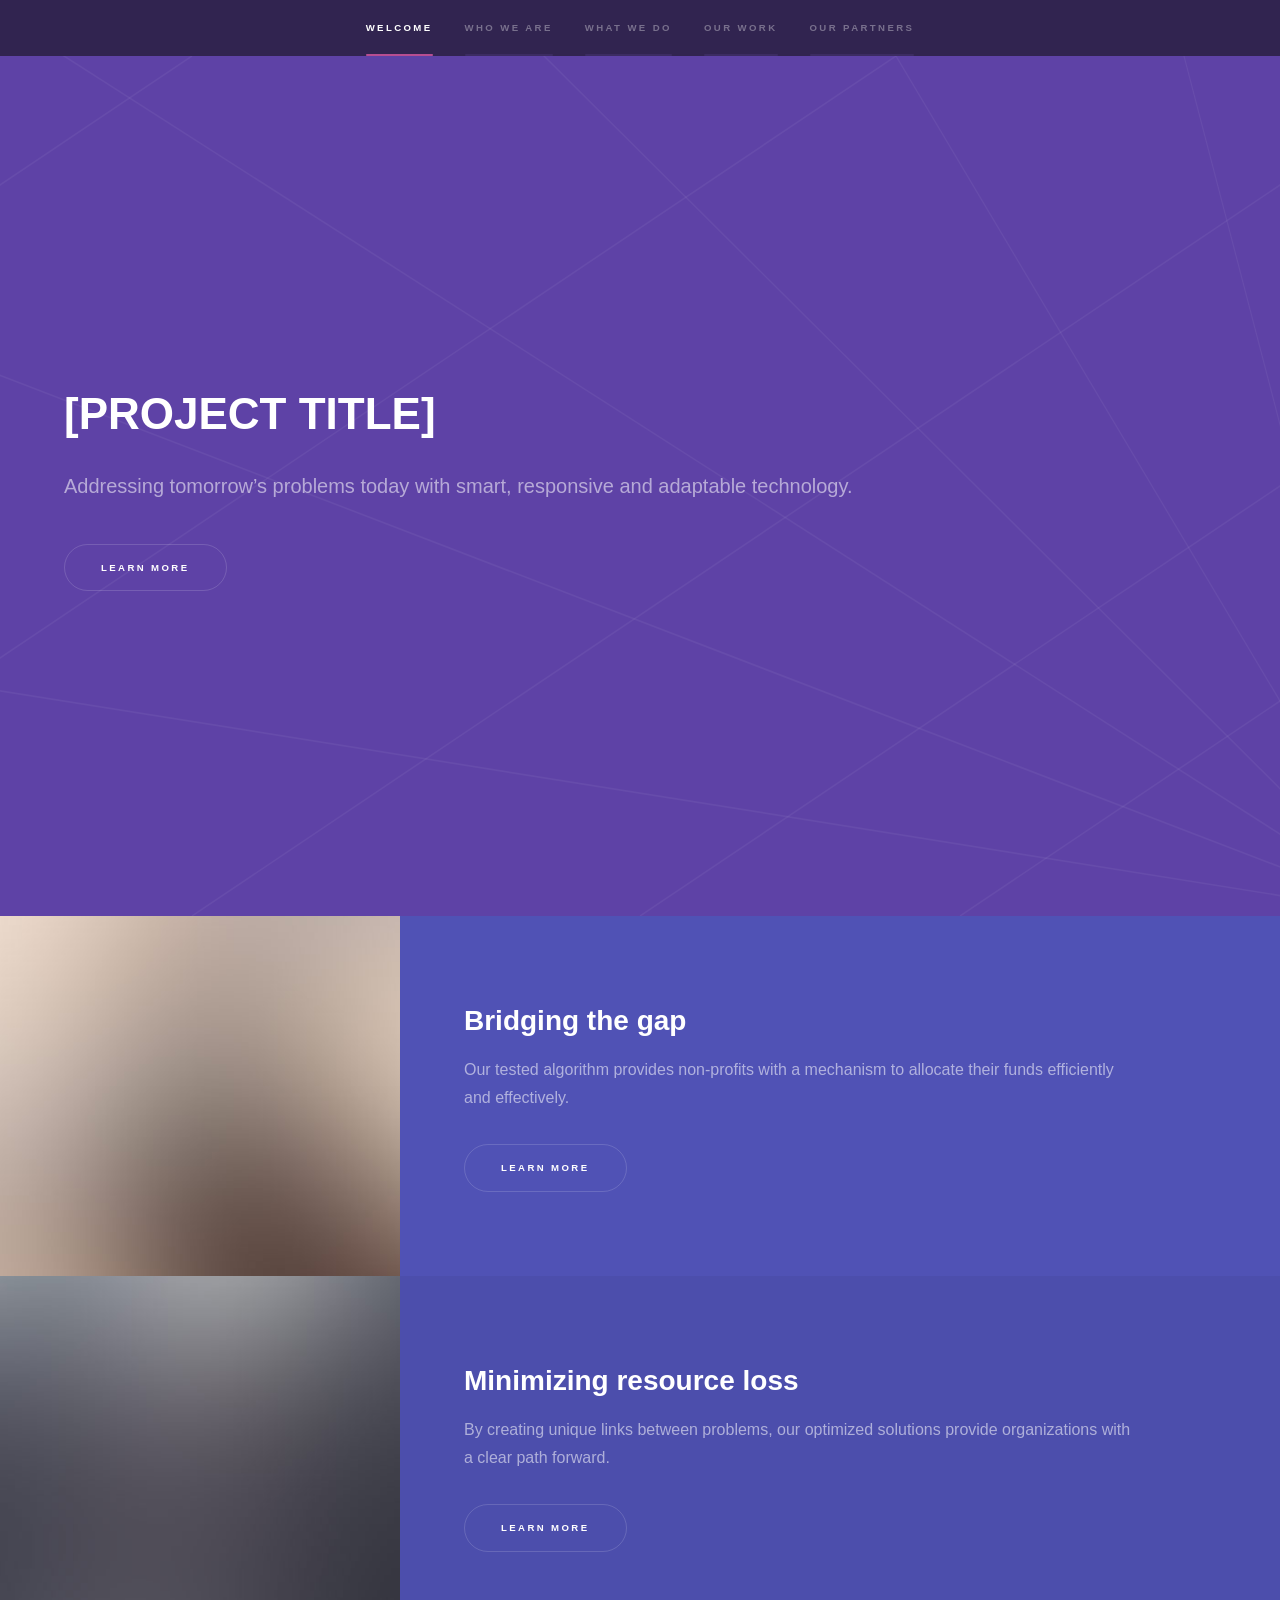
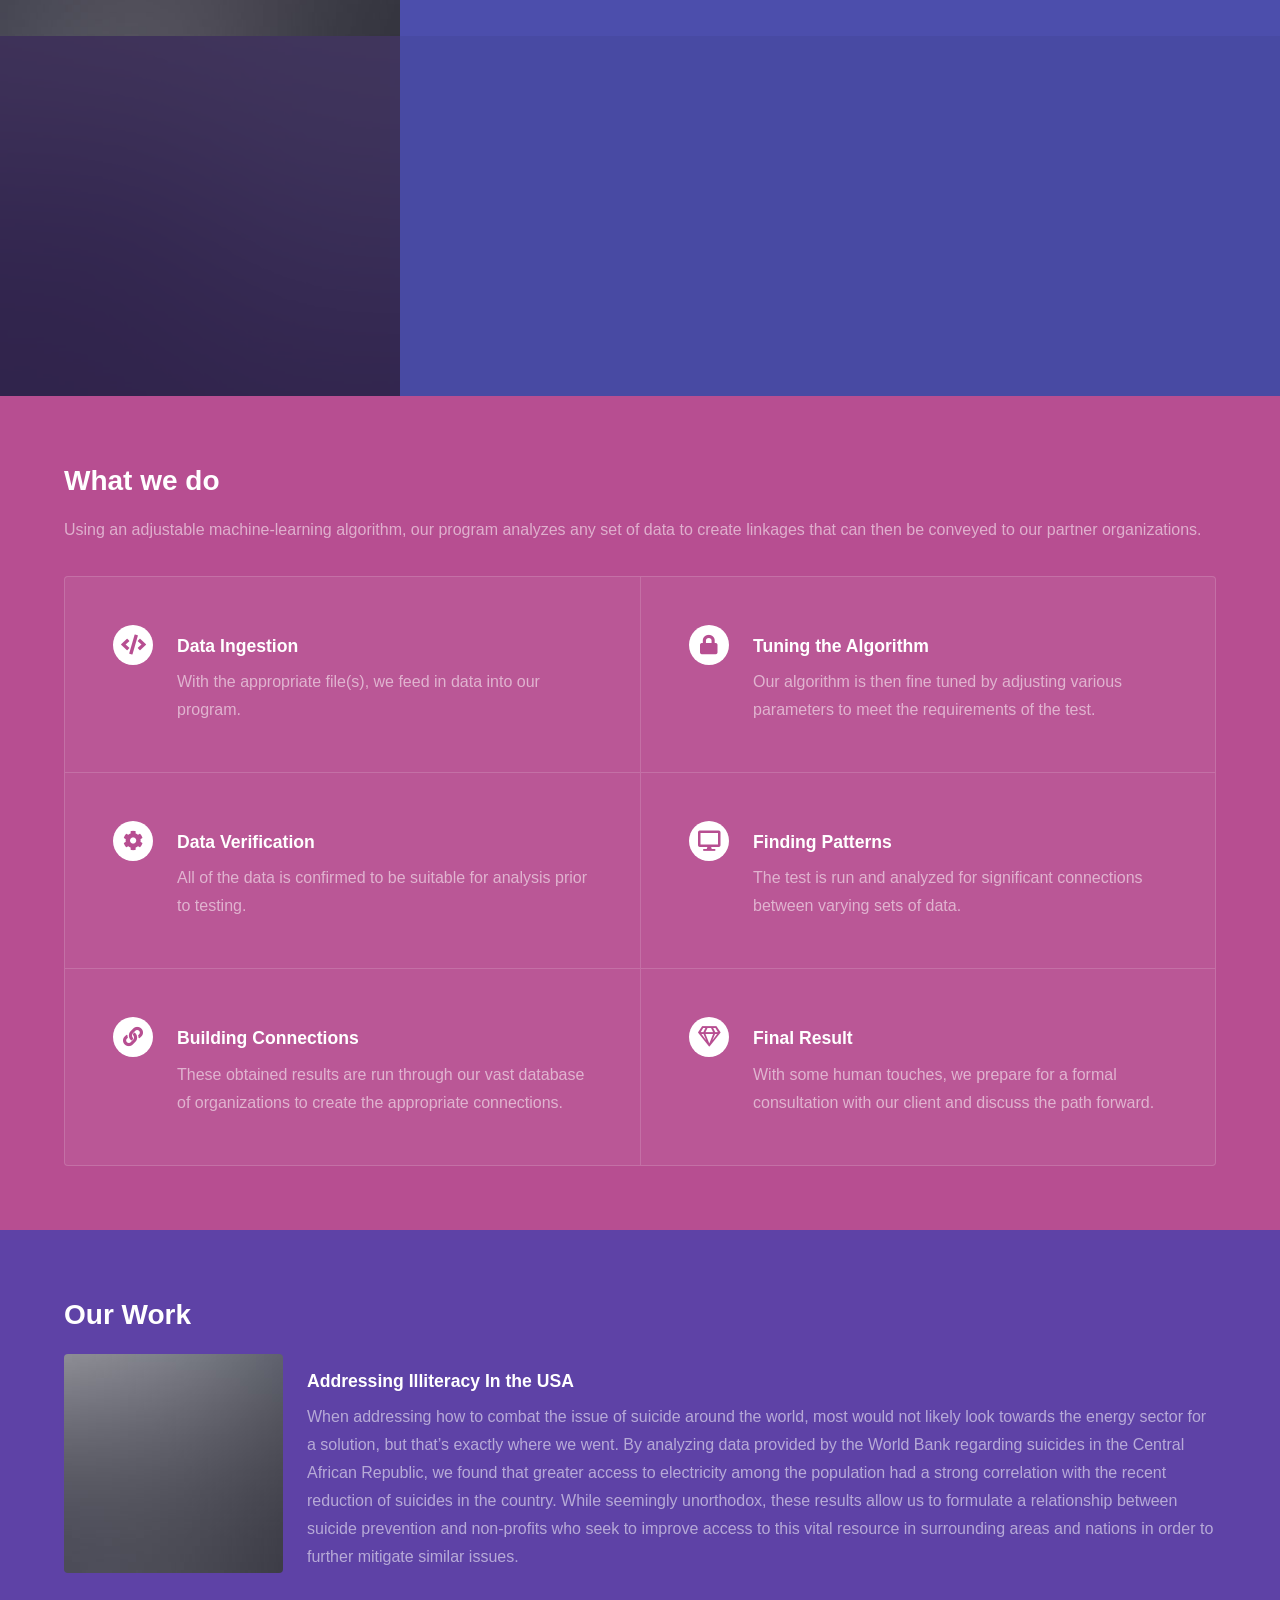
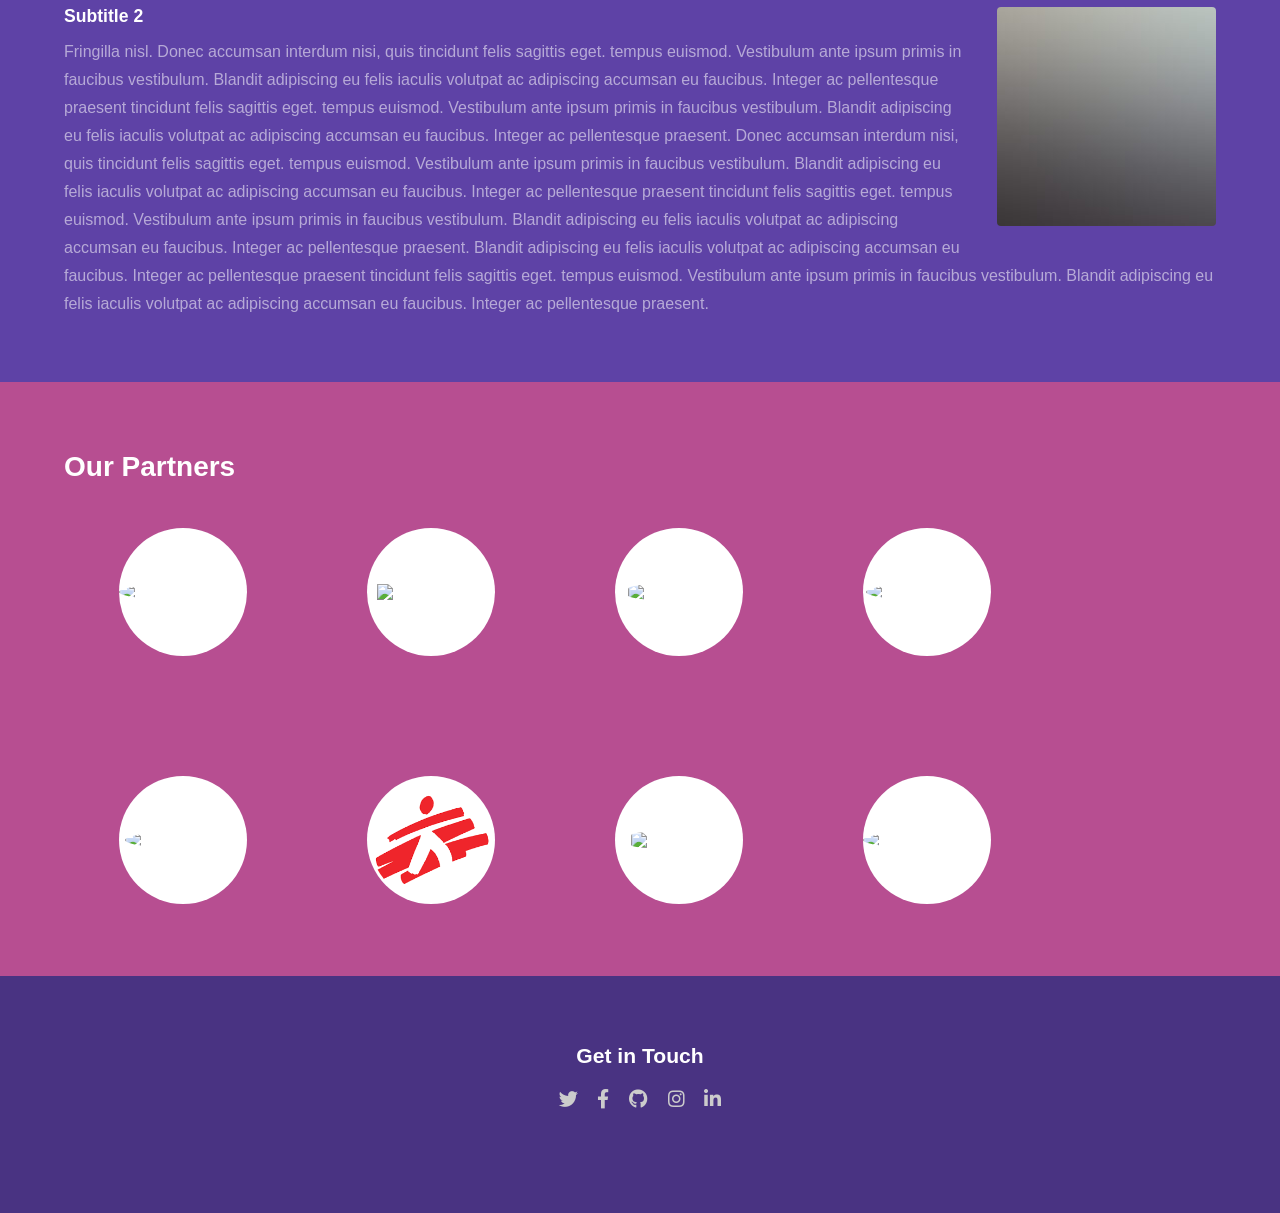
==== commit 389ec4a6: "added partner logos + descriptions" ====
--- a/index.html
+++ b/index.html
@@ -166,255 +166,106 @@
 					<section id="four" class="wrapper style3 fade-up">
 						<div class="inner">
 							<h2>Our Partners</h2>
-							<div style="display:flex; padding:5px; gap:60px;flex-wrap:wrap;margin: 35px 0 35px 35px;">
-							<div class="logo-hover partner-logo">
-								<img width="100%" src="https://www.childrenandyouthgriefnetwork.com/wp-content/uploads/2018/03/Sick-Kids.png" />    
-								<div class="details">
-									<div class="details-header">
-										<div style="display:flex; align-items: center; justify-content: center;">
-											<img width="3px" src="https://www.childrenandyouthgriefnetwork.com/wp-content/uploads/2018/03/Sick-Kids.png" />
-										</div>
-										<h3>Sick Kids Foundation</h3>
-									</div>
-									<p>They are focused on helping kids, specifcally sick kids ... etc. We help them by doing ML stuff.</p>
-								</div>
-							</div>
-							<div class="logo-hover partner-logo">
-								<img width="100%" src="https://www.childrenandyouthgriefnetwork.com/wp-content/uploads/2018/03/Sick-Kids.png" />    
-								<div class="details">
-									<div class="details-header">
-										<div style="display:flex; align-items: center; justify-content: center;">
-											<img width="3px" src="https://www.childrenandyouthgriefnetwork.com/wp-content/uploads/2018/03/Sick-Kids.png" />
-										</div>
-										<h3>Sick Kids Foundation</h3>
-									</div>
-									<p>They are focused on helping kids, specifcally sick kids ... etc. We help them by doing ML stuff.</p>
-								</div>
-							</div>
-							<div class="logo-hover partner-logo">
-								<img width="100%" src="https://www.childrenandyouthgriefnetwork.com/wp-content/uploads/2018/03/Sick-Kids.png" />    
-								<div class="details">
-									<div class="details-header">
-										<div style="display:flex; align-items: center; justify-content: center;">
-											<img width="3px" src="https://www.childrenandyouthgriefnetwork.com/wp-content/uploads/2018/03/Sick-Kids.png" />
-										</div>
-										<h3>Sick Kids Foundation</h3>
-									</div>
-									<p>They are focused on helping kids, specifcally sick kids ... etc. We help them by doing ML stuff.</p>
-								</div>
-							</div>
-							<div class="logo-hover partner-logo">
-								<img width="100%" src="https://www.childrenandyouthgriefnetwork.com/wp-content/uploads/2018/03/Sick-Kids.png" />    
-								<div class="details">
-									<div class="details-header">
-										<div style="display:flex; align-items: center; justify-content: center;">
-											<img width="3px" src="https://www.childrenandyouthgriefnetwork.com/wp-content/uploads/2018/03/Sick-Kids.png" />
-										</div>
-										<h3>Sick Kids Foundation</h3>
-									</div>
-									<p>They are focused on helping kids, specifcally sick kids ... etc. We help them by doing ML stuff.</p>
-								</div>
-							</div>
-							<div class="logo-hover partner-logo">
-								<img width="100%" src="https://www.childrenandyouthgriefnetwork.com/wp-content/uploads/2018/03/Sick-Kids.png" />    
-								<div class="details">
-									<div class="details-header">
-										<div style="display:flex; align-items: center; justify-content: center;">
-											<img width="3px" src="https://www.childrenandyouthgriefnetwork.com/wp-content/uploads/2018/03/Sick-Kids.png" />
-										</div>
-										<h3>Sick Kids Foundation</h3>
-									</div>
-									<p>They are focused on helping kids, specifcally sick kids ... etc. We help them by doing ML stuff.</p>
-								</div>
-							</div>
-							<div class="logo-hover partner-logo">
-								<img width="100%" src="https://www.childrenandyouthgriefnetwork.com/wp-content/uploads/2018/03/Sick-Kids.png" />    
-								<div class="details">
-									<div class="details-header">
-										<div style="display:flex; align-items: center; justify-content: center;">
-											<img width="3px" src="https://www.childrenandyouthgriefnetwork.com/wp-content/uploads/2018/03/Sick-Kids.png" />
-										</div>
-										<h3>Sick Kids Foundation</h3>
-									</div>
-									<p>They are focused on helping kids, specifcally sick kids ... etc. We help them by doing ML stuff.</p>
-								</div>
-							</div>
-							<div class="logo-hover partner-logo">
-								<img width="100%" src="https://www.childrenandyouthgriefnetwork.com/wp-content/uploads/2018/03/Sick-Kids.png" />    
-								<div class="details">
-									<div class="details-header">
-										<div style="display:flex; align-items: center; justify-content: center;">
-											<img width="3px" src="https://www.childrenandyouthgriefnetwork.com/wp-content/uploads/2018/03/Sick-Kids.png" />
-										</div>
-										<h3>Sick Kids Foundation</h3>
-									</div>
-									<p>They are focused on helping kids, specifcally sick kids ... etc. We help them by doing ML stuff.</p>
-								</div>
-							</div>
-							<div class="logo-hover partner-logo">
-								<img width="100%" src="https://www.childrenandyouthgriefnetwork.com/wp-content/uploads/2018/03/Sick-Kids.png" />    
-								<div class="details">
-									<div class="details-header">
-										<div style="display:flex; align-items: center; justify-content: center;">
-											<img width="3px" src="https://www.childrenandyouthgriefnetwork.com/wp-content/uploads/2018/03/Sick-Kids.png" />
-										</div>
-										<h3>Sick Kids Foundation</h3>
-									</div>
-									<p>They are focused on helping kids, specifcally sick kids ... etc. We help them by doing ML stuff.</p>
-								</div>
-							</div>
-							<div class="logo-hover partner-logo">
-								<img width="100%" src="https://www.childrenandyouthgriefnetwork.com/wp-content/uploads/2018/03/Sick-Kids.png" />    
-								<div class="details">
-									<div class="details-header">
-										<div style="display:flex; align-items: center; justify-content: center;">
-											<img width="3px" src="https://www.childrenandyouthgriefnetwork.com/wp-content/uploads/2018/03/Sick-Kids.png" />
-										</div>
-										<h3>Sick Kids Foundation</h3>
-									</div>
-									<p>They are focused on helping kids, specifcally sick kids ... etc. We help them by doing ML stuff.</p>
-								</div>
-							</div>
-							<div class="logo-hover partner-logo">
-								<img width="100%" src="https://www.childrenandyouthgriefnetwork.com/wp-content/uploads/2018/03/Sick-Kids.png" />    
-								<div class="details">
-									<div class="details-header">
-										<div style="display:flex; align-items: center; justify-content: center;">
-											<img width="3px" src="https://www.childrenandyouthgriefnetwork.com/wp-content/uploads/2018/03/Sick-Kids.png" />
-										</div>
-										<h3>Sick Kids Foundation</h3>
-									</div>
-									<p>They are focused on helping kids, specifcally sick kids ... etc. We help them by doing ML stuff.</p>
-								</div>
-							</div>
-							<div class="logo-hover partner-logo">
-								<img width="100%" src="https://www.childrenandyouthgriefnetwork.com/wp-content/uploads/2018/03/Sick-Kids.png" />    
-								<div class="details">
-									<div class="details-header">
-										<div style="display:flex; align-items: center; justify-content: center;">
-											<img width="3px" src="https://www.childrenandyouthgriefnetwork.com/wp-content/uploads/2018/03/Sick-Kids.png" />
-										</div>
-										<h3>Sick Kids Foundation</h3>
-									</div>
-									<p>They are focused on helping kids, specifcally sick kids ... etc. We help them by doing ML stuff.</p>
-								</div>
-							</div>
-							<div class="logo-hover partner-logo">
-								<img width="100%" src="https://www.childrenandyouthgriefnetwork.com/wp-content/uploads/2018/03/Sick-Kids.png" />    
-								<div class="details">
-									<div class="details-header">
-										<div style="display:flex; align-items: center; justify-content: center;">
-											<img width="3px" src="https://www.childrenandyouthgriefnetwork.com/wp-content/uploads/2018/03/Sick-Kids.png" />
-										</div>
-										<h3>Sick Kids Foundation</h3>
-									</div>
-									<p>They are focused on helping kids, specifcally sick kids ... etc. We help them by doing ML stuff.</p>
-								</div>
-							</div>
-							<div class="logo-hover partner-logo">
-								<img width="100%" src="https://www.childrenandyouthgriefnetwork.com/wp-content/uploads/2018/03/Sick-Kids.png" />    
-								<div class="details">
-									<div class="details-header">
-										<div style="display:flex; align-items: center; justify-content: center;">
-											<img width="3px" src="https://www.childrenandyouthgriefnetwork.com/wp-content/uploads/2018/03/Sick-Kids.png" />
-										</div>
-										<h3>Sick Kids Foundation</h3>
-									</div>
-									<p>They are focused on helping kids, specifcally sick kids ... etc. We help them by doing ML stuff.</p>
-								</div>
-							</div>
-							<div class="logo-hover partner-logo">
-								<img width="100%" src="https://www.childrenandyouthgriefnetwork.com/wp-content/uploads/2018/03/Sick-Kids.png" />    
-								<div class="details">
-									<div class="details-header">
-										<div style="display:flex; align-items: center; justify-content: center;">
-											<img width="3px" src="https://www.childrenandyouthgriefnetwork.com/wp-content/uploads/2018/03/Sick-Kids.png" />
-										</div>
-										<h3>Sick Kids Foundation</h3>
-									</div>
-									<p>They are focused on helping kids, specifcally sick kids ... etc. We help them by doing ML stuff.</p>
-								</div>
-							</div>
-							<!-- <div class="partner-logo tooltip">
-								<img width="100%" src="https://www.childrenandyouthgriefnetwork.com/wp-content/uploads/2018/03/Sick-Kids.png" />    
-								<div class="right">
-									<h3>Sick Kids Foundation</h3>
-									<p>They are focused on helping kids, specifcally sick kids ... etc. We help them by doing ML stuff.</p>
-									<i></i>
-								</div>
-							</div>
-							<div class="partner-logo tooltip">
-								<img width="100%" src="https://www.childrenandyouthgriefnetwork.com/wp-content/uploads/2018/03/Sick-Kids.png" />    
-								<div class="right">
-									<h3>Sick Kids Foundation</h3>
-									<p>They are focused on helping kids, specifcally sick kids ... etc. We help them by doing ML stuff.</p>
-									<i></i>
-								</div>
-							</div>
-							<div class="partner-logo tooltip">
-								<img width="100%" src="https://www.childrenandyouthgriefnetwork.com/wp-content/uploads/2018/03/Sick-Kids.png" />    
-								<div class="right">
-									<h3>Sick Kids Foundation</h3>
-									<p>They are focused on helping kids, specifcally sick kids ... etc. We help them by doing ML stuff.</p>
-									<i></i>
-								</div>
-							</div>
-							<div class="partner-logo tooltip">
-								<img width="100%" src="https://www.childrenandyouthgriefnetwork.com/wp-content/uploads/2018/03/Sick-Kids.png" />    
-								<div class="right">
-									<h3>Sick Kids Foundation</h3>
-									<p>They are focused on helping kids, specifcally sick kids ... etc. We help them by doing ML stuff.</p>
-									<i></i>
-								</div>
-							</div>
-							<div class="partner-logo tooltip">
-								<img width="100%" src="https://www.childrenandyouthgriefnetwork.com/wp-content/uploads/2018/03/Sick-Kids.png" />    
-								<div class="right">
-									<h3>Sick Kids Foundation</h3>
-									<p>They are focused on helping kids, specifcally sick kids ... etc. We help them by doing ML stuff.</p>
-									<i></i>
-								</div>
-							</div>
-							<div class="partner-logo tooltip">
-								<img width="100%" src="https://www.childrenandyouthgriefnetwork.com/wp-content/uploads/2018/03/Sick-Kids.png" />    
-								<div class="right">
-									<h3>Sick Kids Foundation</h3>
-									<p>They are focused on helping kids, specifcally sick kids ... etc. We help them by doing ML stuff.</p>
-									<i></i>
-								</div>
-							</div>
-							<div class="partner-logo tooltip">
-								<img width="100%" src="https://www.childrenandyouthgriefnetwork.com/wp-content/uploads/2018/03/Sick-Kids.png" />    
-								<div class="right">
-									<h3>Sick Kids Foundation</h3>
-									<p>They are focused on helping kids, specifcally sick kids ... etc. We help them by doing ML stuff.</p>
-									<i></i>
-								</div>
-							</div>
-							<div class="partner-logo tooltip">
-								<img width="100%" src="https://www.childrenandyouthgriefnetwork.com/wp-content/uploads/2018/03/Sick-Kids.png" />    
-								<div class="right">
-									<h3>Sick Kids Foundation</h3>
-									<p>They are focused on helping kids, specifcally sick kids ... etc. We help them by doing ML stuff.</p>
-									<i></i>
-								</div>
-							</div>
-							<div class="partner-logo tooltip">
-								<img width="100%" src="https://www.childrenandyouthgriefnetwork.com/wp-content/uploads/2018/03/Sick-Kids.png" />    
-								<div class="right">
-									<h3>Sick Kids Foundation</h3>
-									<p>They are focused on helping kids, specifcally sick kids ... etc. We help them by doing ML stuff.</p>
-									<i></i>
-								</div>
-							</div>
-							<div class="partner-logo tooltip">
-								<img width="100%" src="https://www.childrenandyouthgriefnetwork.com/wp-content/uploads/2018/03/Sick-Kids.png" />    
-								<div class="right">
-									<h3>Sick Kids Foundation</h3>
-									<p>They are focused on helping kids, specifcally sick kids ... etc. We help them by doing ML stuff.</p>
-									<i></i>
-								</div>
-							</div>			 -->
+							<div style="display:flex; padding:5px; gap:120px;flex-wrap:wrap;margin: 35px 0 35px 50px;">
+							<div class="logo-hover partner-logo">
+								<!-- <div style="background-color: white; border-radius: 50%;"> -->
+									<img width="100%" src="https://download.logo.wine/logo/Oxfam/Oxfam-Logo.wine.png" />    
+								<!-- </div> -->
+									<div class="details">
+									<div class="details-header">
+										<div style="display:flex; align-items: center; justify-content: center;">
+											<!-- <img style="background-color: white; overflow: hidden;" height="4px" src="https://download.logo.wine/logo/Oxfam/Oxfam-Logo.wine.png" /> -->
+										</div>
+										<h3>Oxfam</h3>
+									</div>
+									<p>Global movement of people, working together to end the justice of poverty.<p>
+								</div>
+							</div>
+							<div class="logo-hover partner-logo">
+								<img style="border-radius: 0;" width="85%" src="https://d1d8vslyhr7rdg.cloudfront.net/Pictures/1024x536/P/web/g/m/r/concernworldwide_900x600logo_811045.png" />    
+								<div class="details">
+									<div class="details-header">
+										<div style="display:flex; align-items: center; justify-content: center;">
+											<!-- <img width="3px" src="https://d1d8vslyhr7rdg.cloudfront.net/Pictures/1024x536/P/web/g/m/r/concernworldwide_900x600logo_811045.png" /> -->
+										</div>
+										<h3>Concern Worldwide</h3>
+									</div>
+									<p>Concern Worldwide is a non-governmental, international,                               humanitarian organisation dedicated to the reduction of                               suffering and working towards the ultimate elimination of                              extreme poverty.</p>
+								</div>
+							</div>
+							<div class="logo-hover partner-logo">
+								<img width="80%" style="border-radius: 30%" src="https://upload.wikimedia.org/wikipedia/commons/2/24/World_Relief_Logo.jpg" />    
+								<div class="details">
+									<div class="details-header">
+										<div style="display:flex; align-items: center; justify-content: center;">
+											<!-- <img width="3px" src="https://upload.wikimedia.org/wikipedia/commons/2/24/World_Relief_Logo.jpg" /> -->
+										</div>
+										<h3>World Relief</h3>
+									</div>
+									<p>World Relief is an Evangelical Christian humanitarian                                 nongovernmental organization, the humanitarian arm of the National                    Association of Evangelicals and a leading refugee resettlement                        agency.  </p>
+								</div>
+							</div>
+							<div class="logo-hover partner-logo">
+								<img width="95%" src="https://d1h79zlghft2zs.cloudfront.net/uploads/2019/07/1222-768x904.png" />    
+								<div class="details">
+									<div class="details-header">
+										<div style="display:flex; align-items: center; justify-content: center;">
+											<!-- <img width="3px" src="https://d1h79zlghft2zs.cloudfront.net/uploads/2019/07/1222-768x904.png" /> -->
+										</div>
+										<h3>Care International</h3>
+									</div>
+									<p>CARE is a major international humanitarian agency delivering                          emergency relief and long-term international development                              projects. </p>
+								</div>
+							</div>
+							<div class="logo-hover partner-logo">
+								<img width="90%" src="https://pbs.twimg.com/profile_images/920614211931328512/aK4dSOj2_400x400.jpg" />    
+								<div class="details">
+									<div class="details-header">
+										<div style="display:flex; align-items: center; justify-content: center;">
+											<!-- <img width="3px" src="https://pbs.twimg.com/profile_images/920614211931328512/aK4dSOj2_400x400.jpg" /> -->
+										</div>
+										<h3>War Child Foundation</h3>
+									</div>
+									<p>War Child is a non profit organization that protects children from                    the brutal impact of war .</p>
+								</div>
+							</div>
+							<div class="logo-hover partner-logo">
+								<img width="95%" src="[data-uri]" />    
+								<div class="details">
+									<div class="details-header">
+										<div style="display:flex; align-items: center; justify-content: center;">
+										</div>
+										<h3>Doctors without Borders</h3>
+									</div>
+									<p>Doctors Without Borders, is an international                                          humanitarian medical non government organization which                                is best known for its projects n conflict zones and                                   countries affected by endemic diseases.</p>
+								</div>
+							</div>
+							<div class="logo-hover partner-logo">
+								<img width="75%" style="border-radius:20%" src="https://marvel-b1-cdn.bc0a.com/f00000000209887/www.projecthope.org/wp-content/uploads/2018/09/logo-colors.png" />    
+								<div class="details">
+									<div class="details-header">
+										<div style="display:flex; align-items: center; justify-content: center;">
+											<!-- <img width="3px" src="https://marvel-b1-cdn.bc0a.com/f00000000209887/www.projecthope.org/wp-content/uploads/2018/09/logo-colors.png" /> -->
+										</div>
+										<h3>Project Hope</h3>
+									</div>
+									<p>Project Hope is an international global health non government                         organization that work in areas with disasters and health crises.</p>
+								</div>
+							</div>
+							<div class="logo-hover partner-logo">
+								<img width="100%" src="https://geneticliteracyproject.org/wp-content/uploads/elementor/thumbs/Greenpeace-1-pe4t8r94c3j6lot19g7thz4y0u113g9pfoxw338i4y.jpg" />    
+								<div class="details">
+									<div class="details-header">
+										<div style="display:flex; align-items: center; justify-content: center;">
+											<!-- <img width="3px" src="https://geneticliteracyproject.org/wp-content/uploads/elementor/thumbs/Greenpeace-1-pe4t8r94c3j6lot19g7thz4y0u113g9pfoxw338i4y.jpg" /> -->
+										</div>
+										<h3>Green Peace Foundation</h3>
+									</div>
+									<p>Green Peace is an independant global campaigning network. Who's                       goal is to ensure the ability of Earth to nurture life in all its                     diversity.</p>
+								</div>
+							</div>
+							
+							</div>
 						</div>
 					</section>
 
--- a/assets/css/main.css
+++ b/assets/css/main.css
@@ -277,7 +277,7 @@
 	position:absolute;
 	z-index: 1000;
 	font-size:0.1rem;
-	width: 22px;
+	width: 28px;
 	height: auto;
 	background-color:#444444;
 	border-radius: 1px;
@@ -295,19 +295,21 @@
 .details-header {
 	display: flex;
 	gap: 1px;
+	align-items: center;
 }
 
 .details-header img {
 	object-fit: cover;
-	margin-bottom: 1px;
+	padding: 1px;
 }
 
 .partner-logo {
 	border-radius: 50%;
-	height: 96px;
-	width: 96px;
+	height: 128px;
+	width: 128px;
 	display: flex;
 	align-items: center;
+	background-color: white;
 	justify-content: center;
 }
 
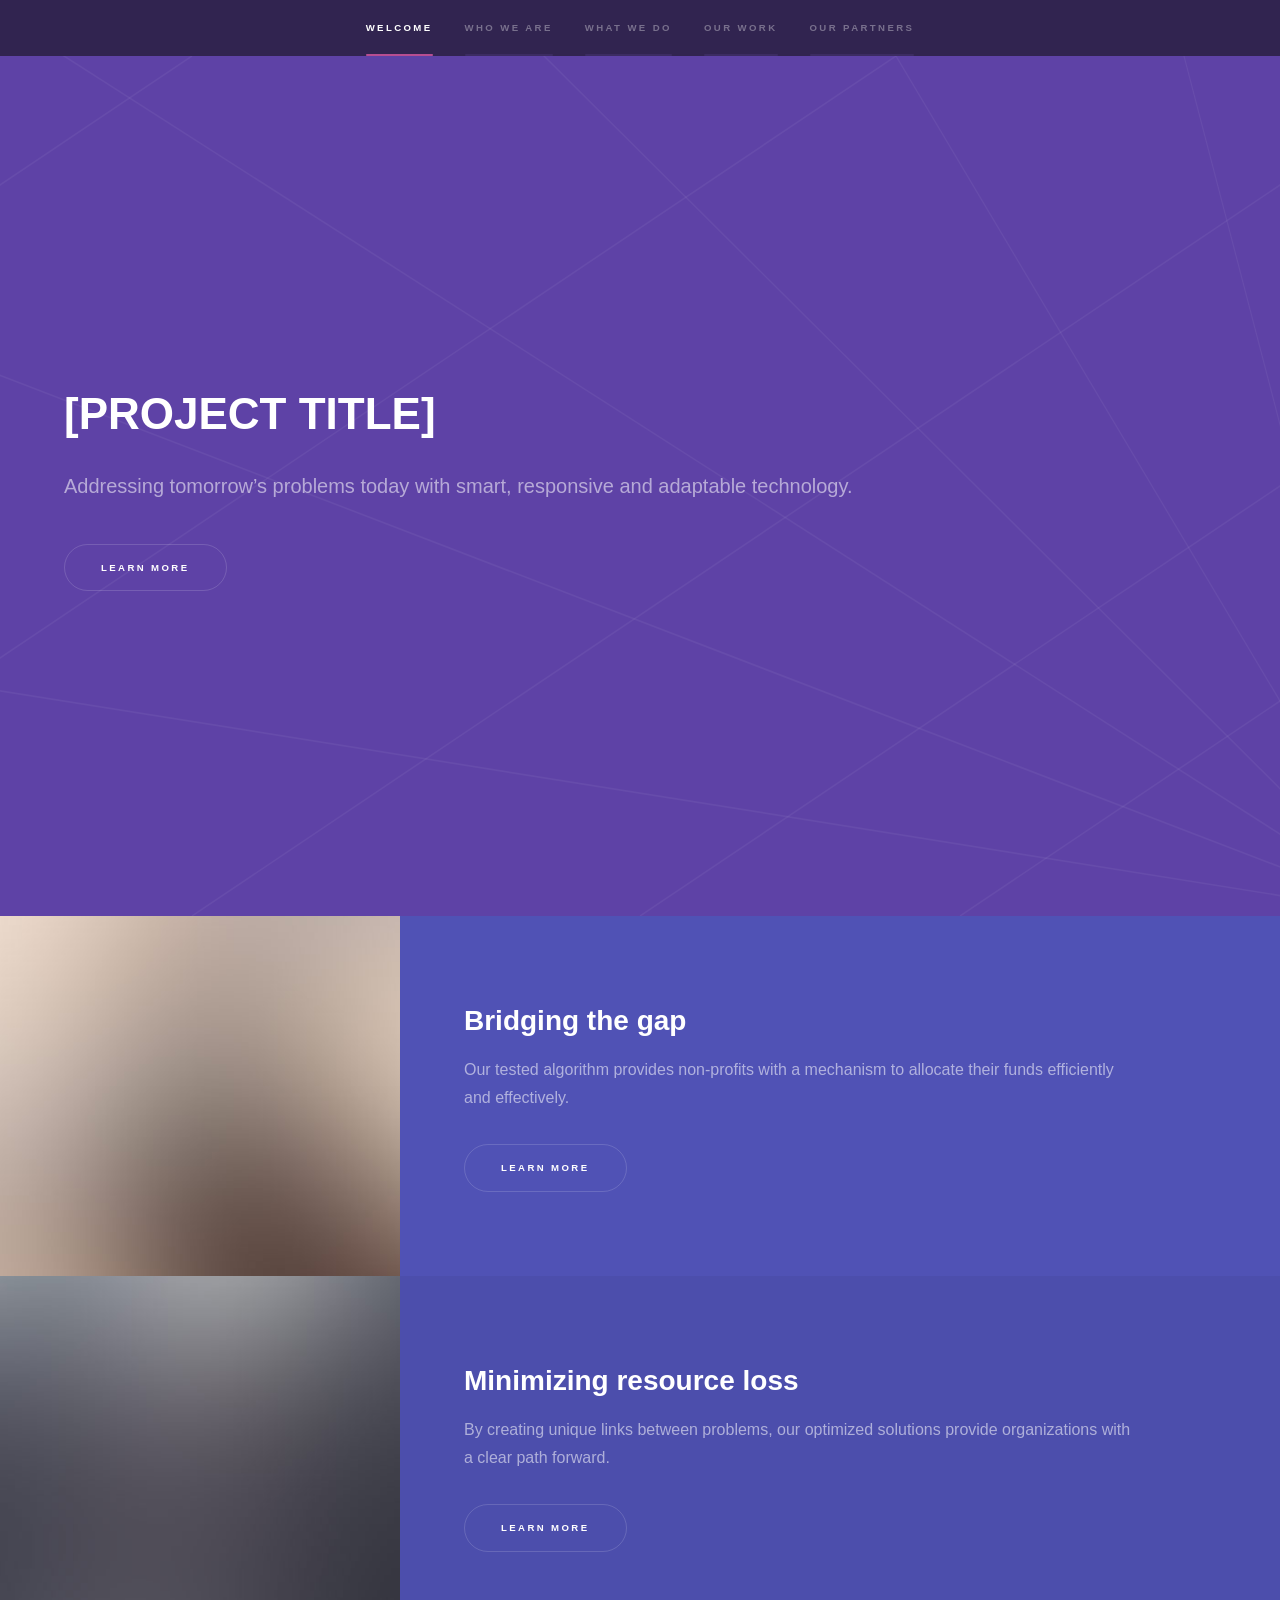
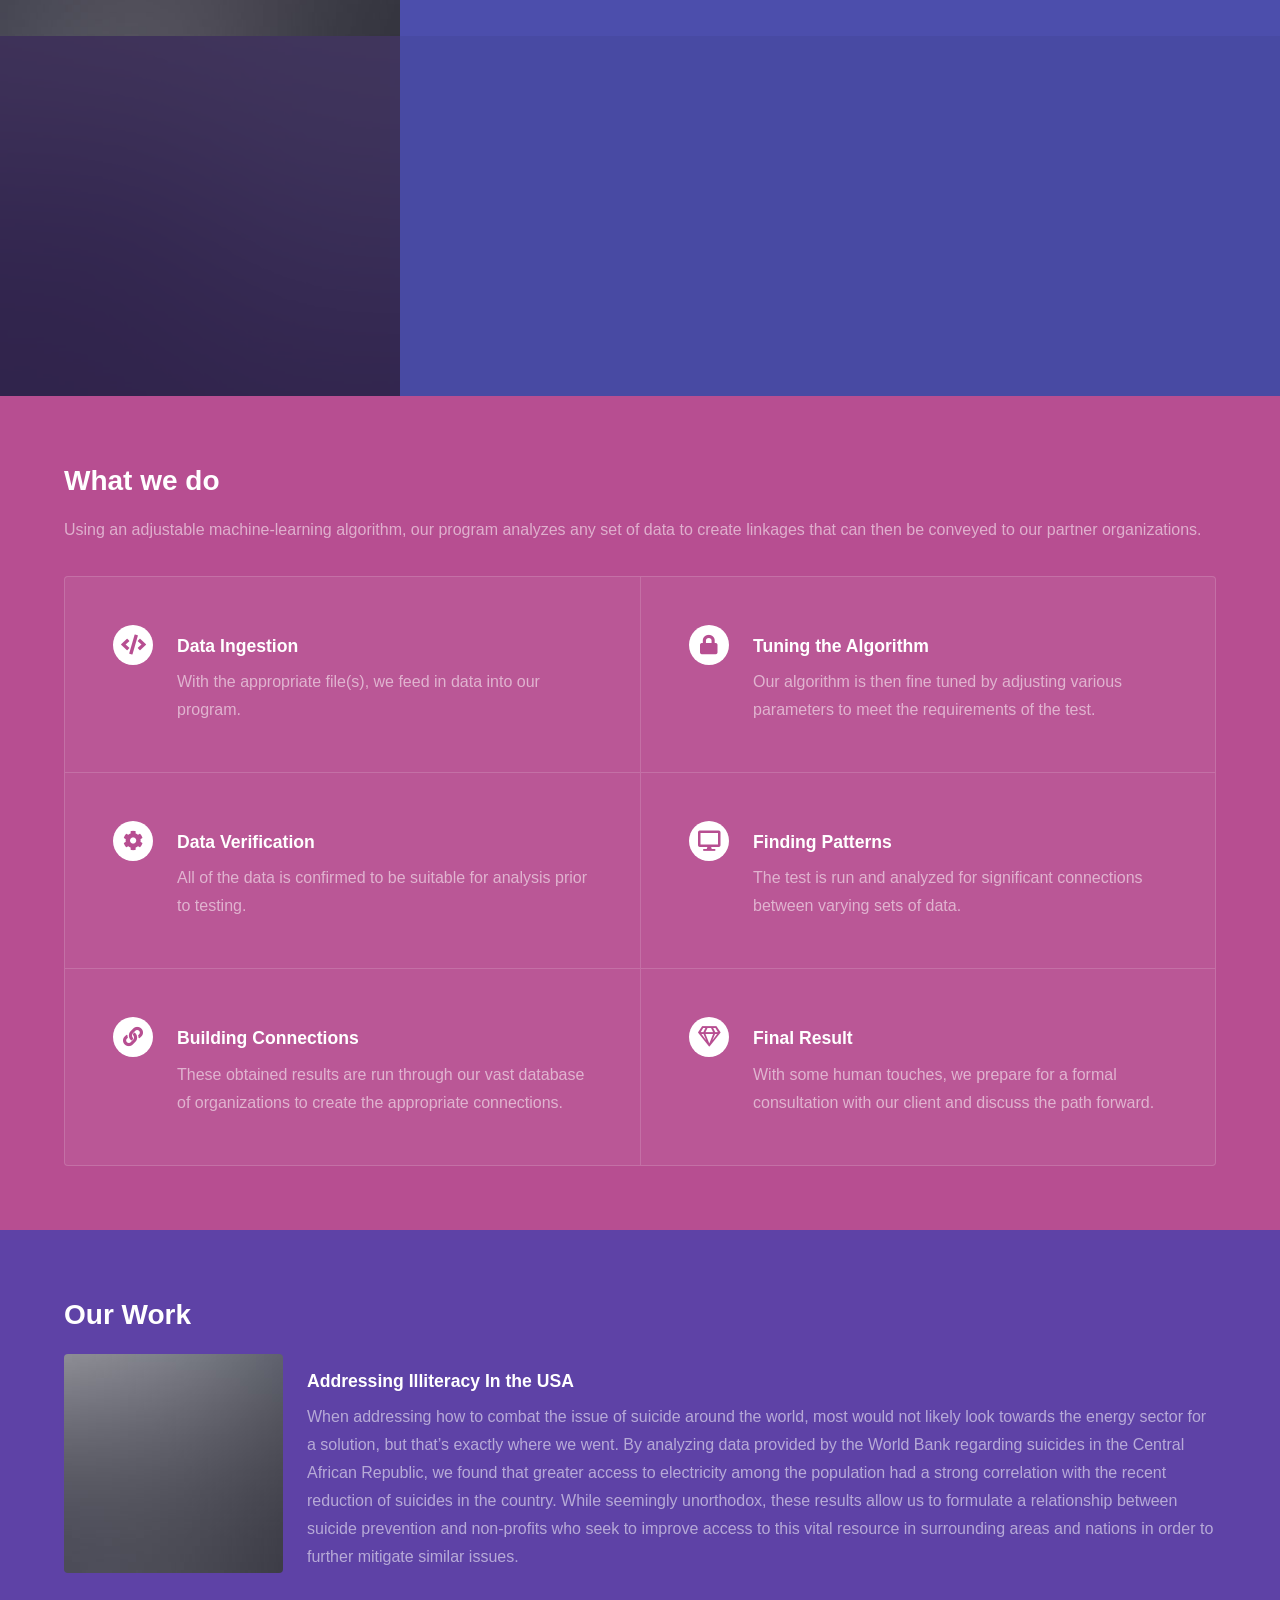
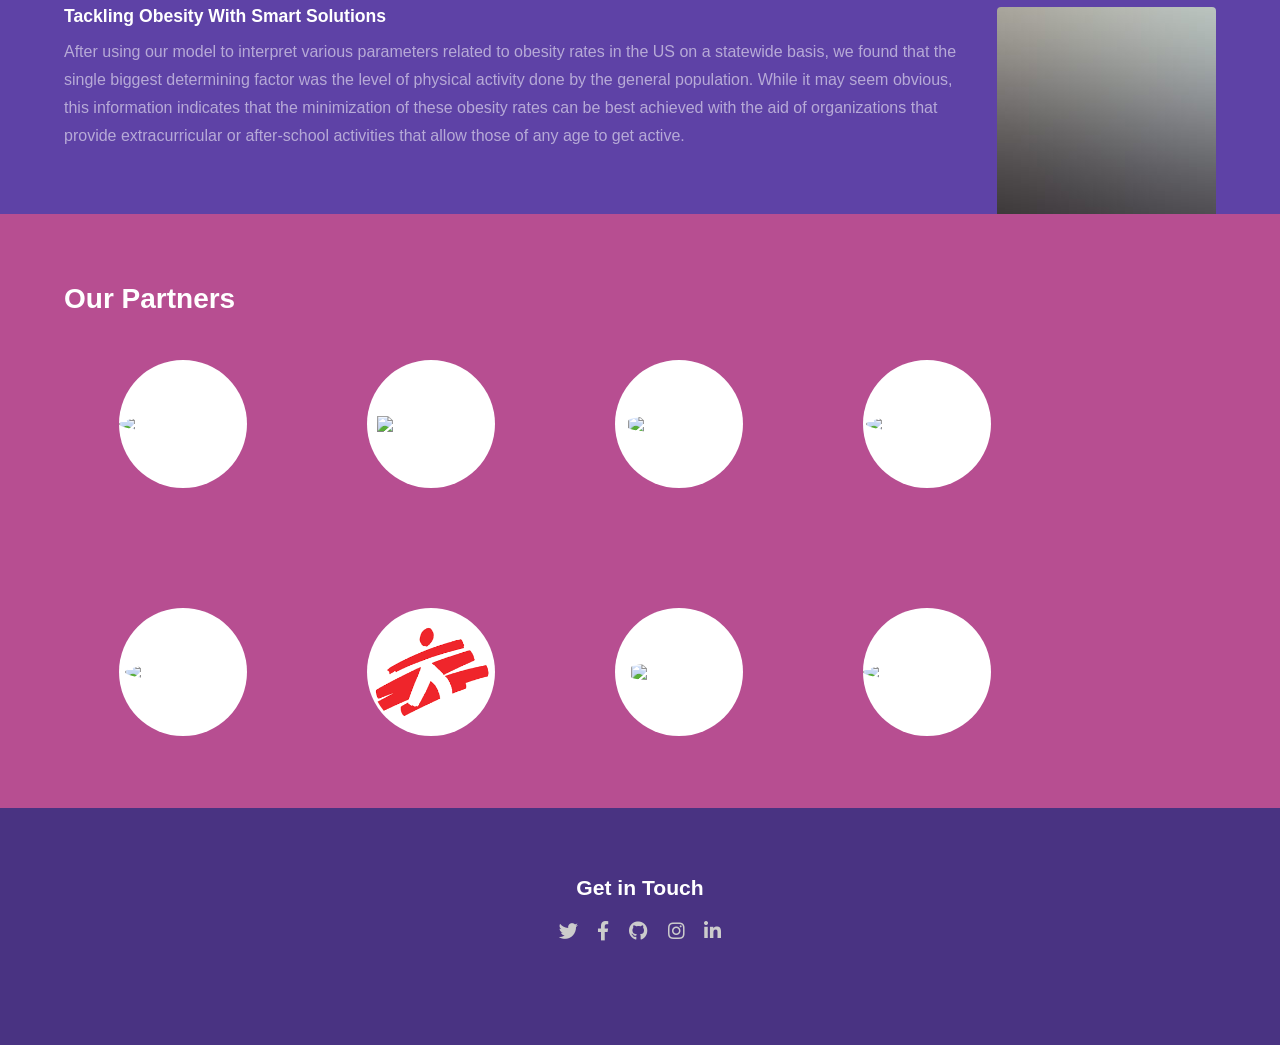
==== commit aaf52bed: "added case 2 in our work" ====
--- a/index.html
+++ b/index.html
@@ -157,9 +157,9 @@
 								When addressing how to combat the issue of suicide around the world, most would not likely look towards the energy sector for a solution, but that’s exactly where we went. By analyzing data provided by the World Bank regarding suicides in the Central African Republic, we found that greater access to electricity among the population had a strong correlation with the recent reduction of suicides in the country. While seemingly unorthodox, these results allow us to formulate a relationship between suicide prevention and non-profits who seek to improve access to this vital resource in surrounding areas and nations in order to further mitigate similar issues.</p>
 							<p><span class="image right"><img src="images/pic06.jpg" alt="" /></span>
 								<h3>
-									Subtitle 2
+									Tackling Obesity With Smart Solutions
 								</h3>
-								Fringilla nisl. Donec accumsan interdum nisi, quis tincidunt felis sagittis eget. tempus euismod. Vestibulum ante ipsum primis in faucibus vestibulum. Blandit adipiscing eu felis iaculis volutpat ac adipiscing accumsan eu faucibus. Integer ac pellentesque praesent tincidunt felis sagittis eget. tempus euismod. Vestibulum ante ipsum primis in faucibus vestibulum. Blandit adipiscing eu felis iaculis volutpat ac adipiscing accumsan eu faucibus. Integer ac pellentesque praesent. Donec accumsan interdum nisi, quis tincidunt felis sagittis eget. tempus euismod. Vestibulum ante ipsum primis in faucibus vestibulum. Blandit adipiscing eu felis iaculis volutpat ac adipiscing accumsan eu faucibus. Integer ac pellentesque praesent tincidunt felis sagittis eget. tempus euismod. Vestibulum ante ipsum primis in faucibus vestibulum. Blandit adipiscing eu felis iaculis volutpat ac adipiscing accumsan eu faucibus. Integer ac pellentesque praesent. Blandit adipiscing eu felis iaculis volutpat ac adipiscing accumsan eu faucibus. Integer ac pellentesque praesent tincidunt felis sagittis eget. tempus euismod. Vestibulum ante ipsum primis in faucibus vestibulum. Blandit adipiscing eu felis iaculis volutpat ac adipiscing accumsan eu faucibus. Integer ac pellentesque praesent.</p>
+								After using our model to interpret various parameters related to obesity rates in the US on a statewide basis, we found that the single biggest determining factor was the level of physical activity done by the general population. While it may seem obvious, this information indicates that the minimization of these obesity rates can be best achieved with the aid of organizations that provide extracurricular or after-school activities that allow those of any age to get active.</p>
 														
 						</div>
 					</section>
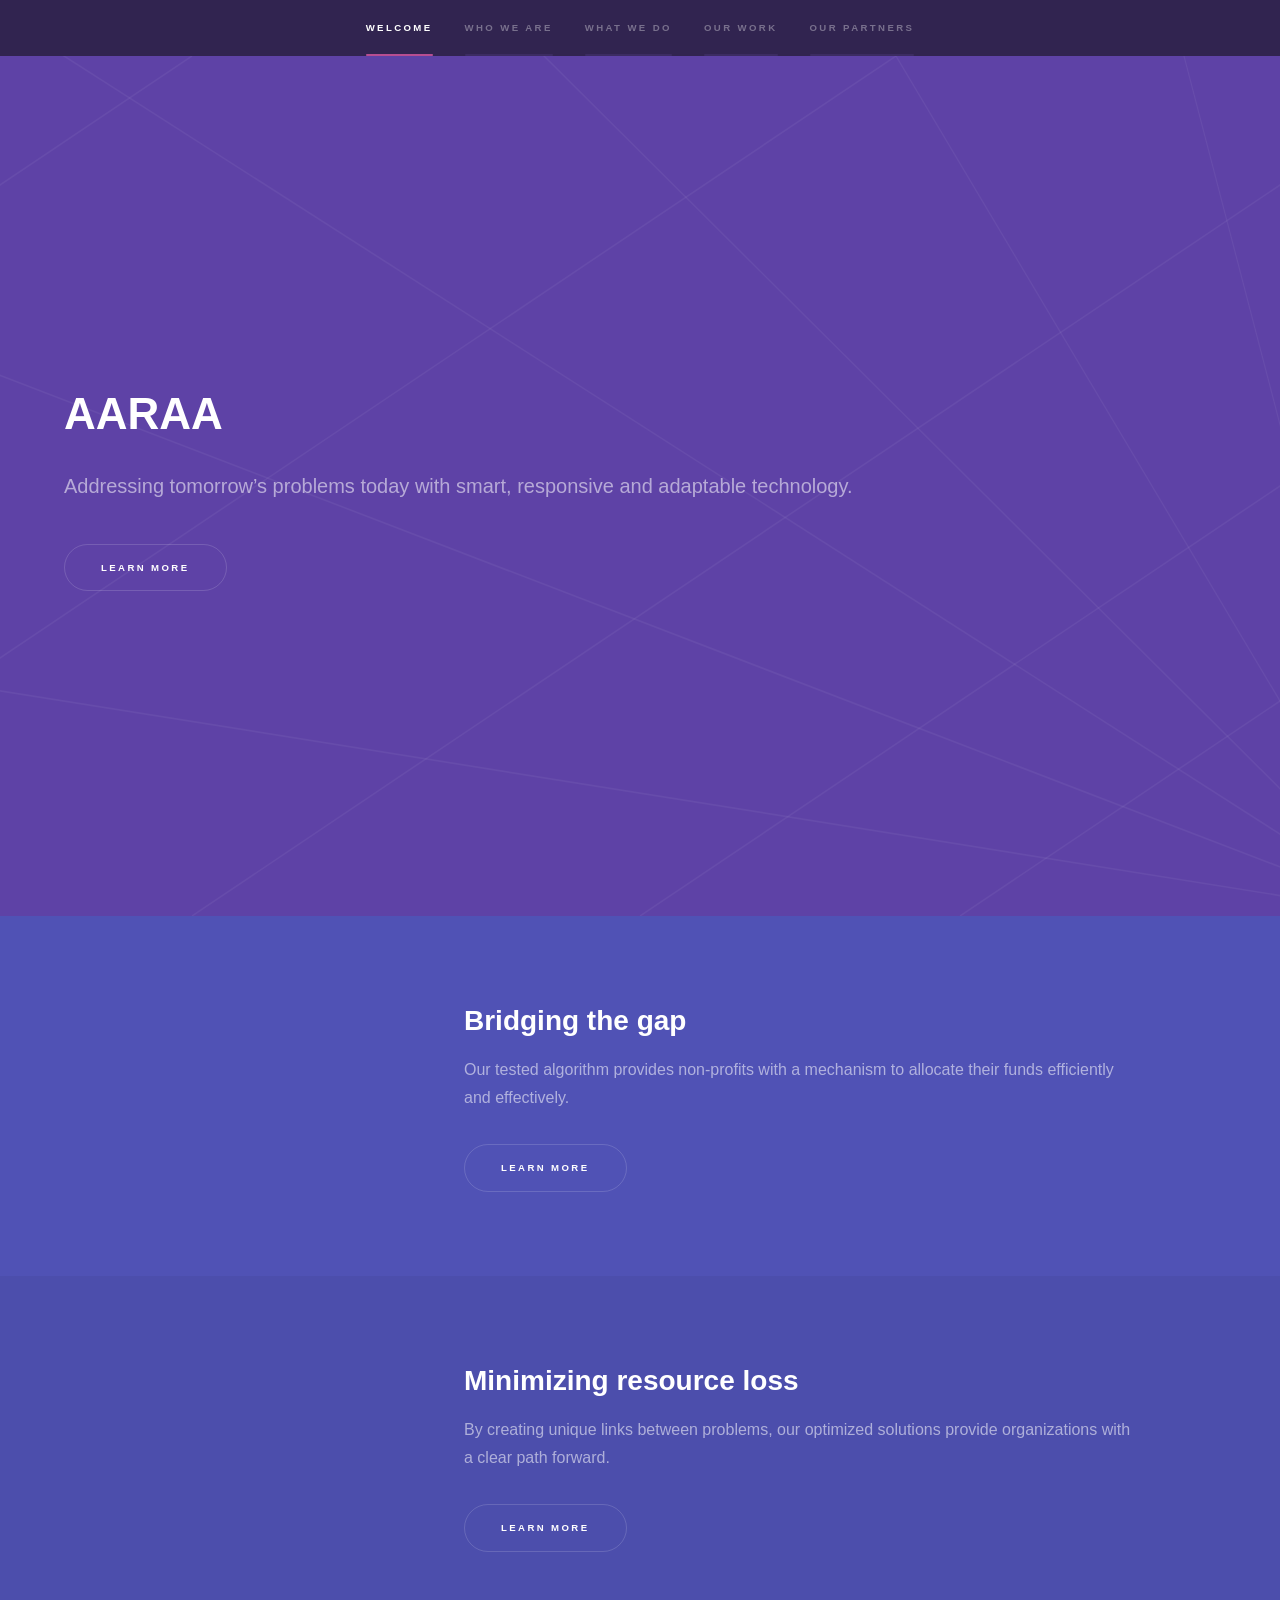
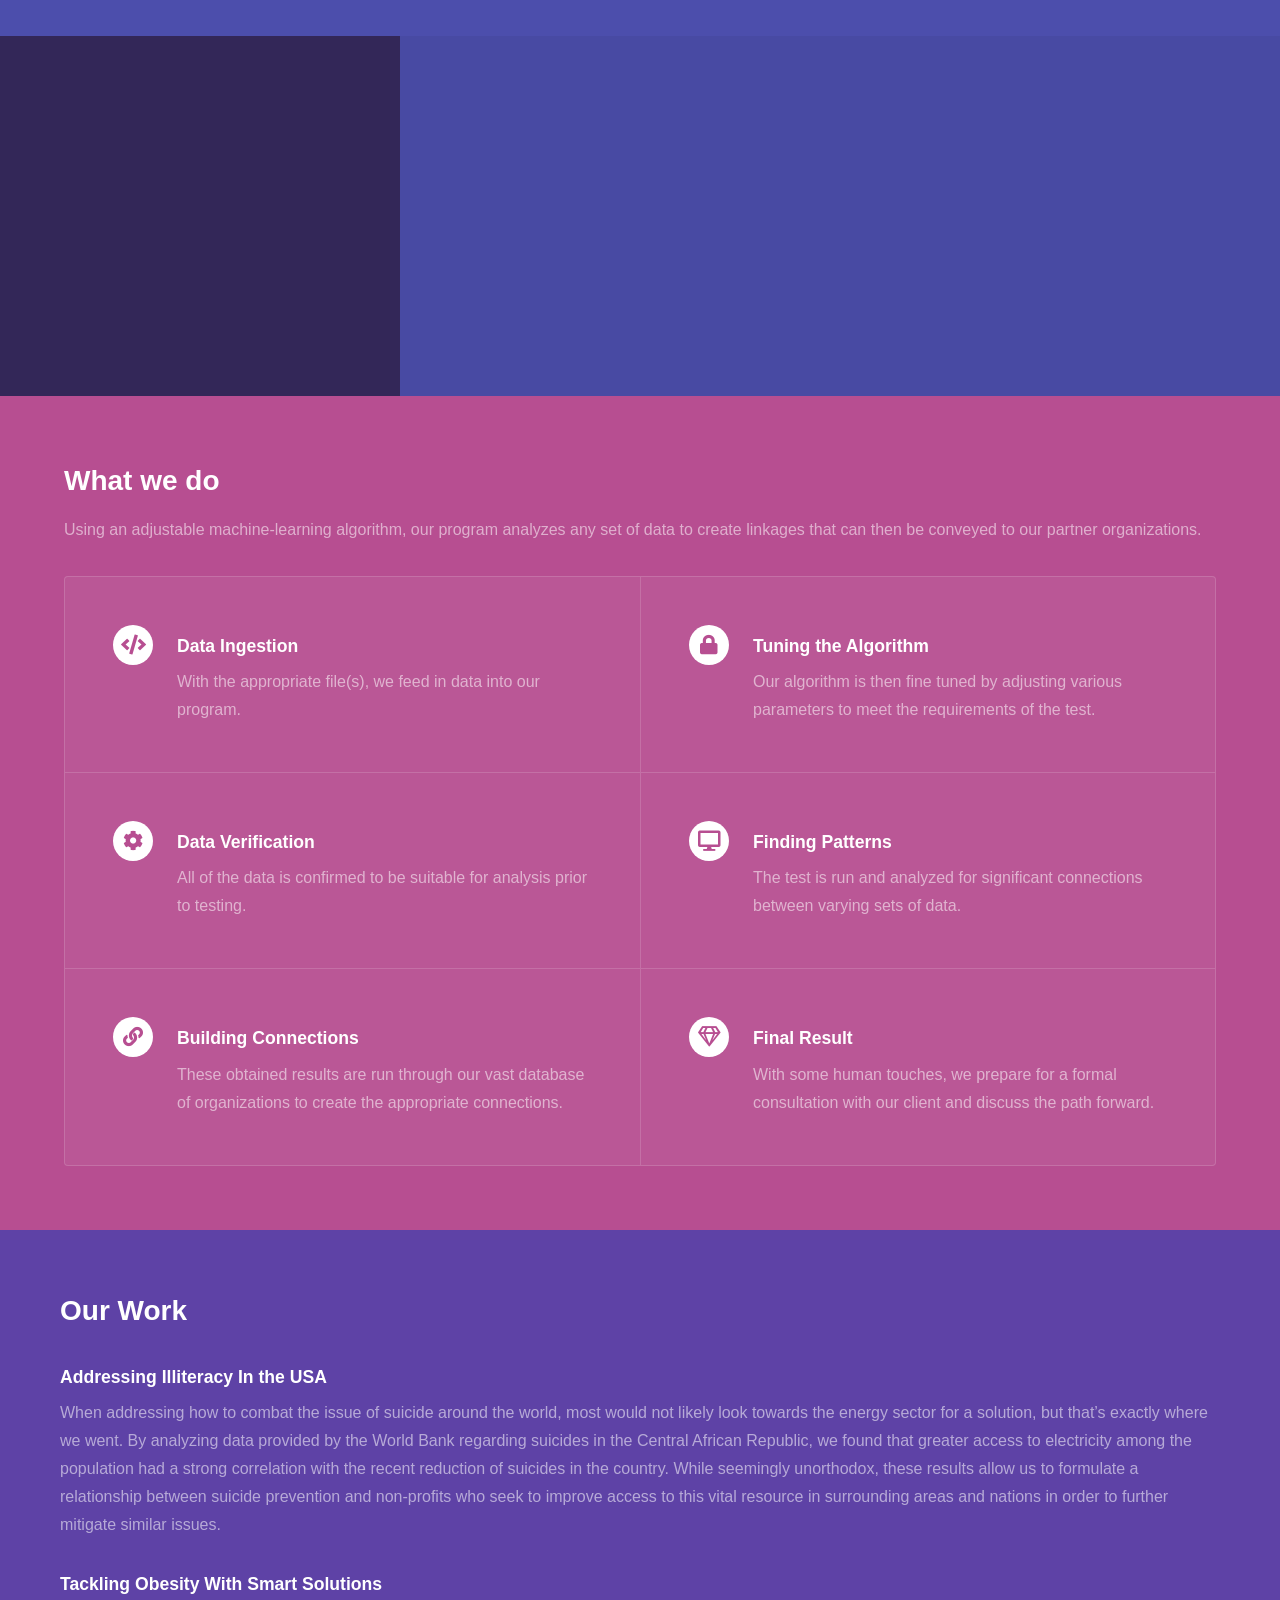
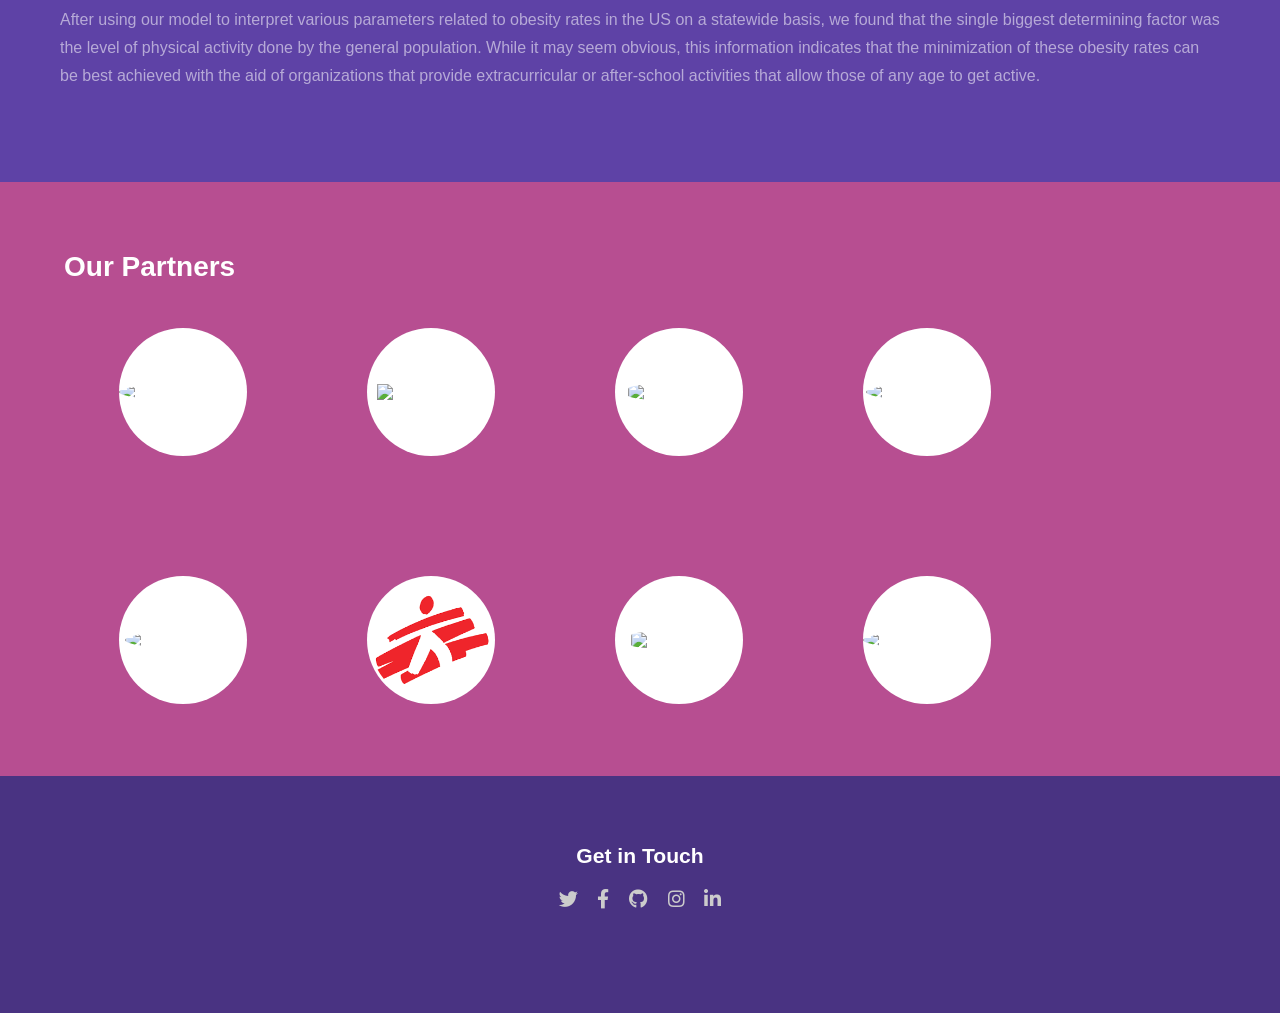
==== commit c6ed7b18: "added images" ====
--- a/index.html
+++ b/index.html
@@ -1,15 +1,11 @@
 <!DOCTYPE HTML>
 <html>
 	<head>
-		<!-- TODO: update project title-->
-		<title>[project title]</title>
+		<title>AARAA</title>
 		<meta charset="utf-8" />
 		<meta name="viewport" content="width=device-width, initial-scale=1, user-scalable=no" />
 		<link rel="stylesheet" href="assets/css/main.css" />
 		<noscript><link rel="stylesheet" href="assets/css/noscript.css" /></noscript>
-		<!-- TODO: uncomment or remove pyscript code -->
-		<!-- <link rel="stylesheet" href="https://pyscript.net/latest/pyscript.css" />
-		<script defer src="https://pyscript.net/latest/pyscript.js"></script> -->
 		
 	</head>
 		<!-- Sidebar -->
@@ -32,8 +28,7 @@
 				<!-- Intro -->
 					<section id="intro" class="wrapper style1 fullscreen fade-up">
 						<div class="inner">
-							<!-- TODO: update project title -->
-							<h1>[PROJECT TITLE]</h1>
+							<h1>AARAA</h1>
 							<p>Addressing tomorrow’s problems today with smart, responsive and adaptable technology.</p>
 							<ul class="actions">
 								<li><a href="#one" class="button scrolly">Learn more</a></li>
@@ -44,34 +39,11 @@
 				<!-- One -->
 					<section id="one" class="wrapper style2 spotlights">
 						<section>
-							<a href="#" class="image"><img src="images/pic01.jpg" alt="" data-position="center center" /></a>
+							<a href="#" class="image"><img src="https://uschamber-co.imgix.net/https%3A%2F%2Fs3.us-east-1.amazonaws.com%2Fco-assets%2Fassets%2Fimages%2Fnon-profit-org.jpg?auto=compress%2Cformat&crop=focalpoint&fit=crop&fp-x=0.5&fp-y=0.5&h=415&q=88&w=622&s=b15073ab74fb8b29b815a56575efd898" alt="" data-position="center center" /></a>
 							<div class="content">
 								<div class="inner">
 									<h2>Bridging the gap </h2>
 									<div id="plot"></div>
-									<!-- TODO: uncomment or remove py script code -->
-									<!-- <py-config>
-										packages = [
-										 "matplotlib"
-										]
-									</py-config>
-							
-									<py-script>
-										import matplotlib.pyplot as plt
-										fig, ax = plt.subplots()
-										# x axis
-										x = [2003, 2004, 2005, 2006]
-										# y axis
-										y = [10, 8, 5, 6]
-										plt.plot(x, y, marker='o', linestyle='-', color='b')
-										# Naming the x-label
-										plt.xlabel('Year')
-										# Naming the y-label
-										plt.ylabel('Score')
-										# Naming the title of the plot
-										plt.title('Year vs Score')
-										fig
-									</py-script> -->
 									<p>Our tested algorithm provides non-profits with a mechanism to allocate their funds efficiently and effectively.</p>
 									<ul class="actions">
 										<li><a href="#two" class="button scrolly">Learn more</a></li>
@@ -80,7 +52,7 @@
 							</div>
 						</section>
 						<section>
-							<a href="#" class="image"><img src="images/pic02.jpg" alt="" data-position="top center" /></a>
+							<a href="#" class="image"><img src="https://website2021-live-e3e78fbbd3cc41f2847799-7c49c59.divio-media.com/filer_public/4b/04/4b0485e8-a7df-4f38-b723-ba05a41ab524/how_to_run_an_effective_business_meeting_-_a_step-by-step_guide.jpg" alt="" data-position="top center" /></a>
 							<div class="content">
 								<div class="inner">
 									<h2>Minimizing resource loss</h2>
@@ -92,7 +64,7 @@
 							</div>
 						</section>
 						<section>
-							<a href="#" class="image"><img src="images/pic03.jpg" alt="" data-position="25% 25%" /></a>
+							<a href="#" class="image"><img src="https://miro.medium.com/max/1400/1*0rDuBAo6_GNdlT6cgOMjpQ.jpeg" alt="" data-position="25% 25%" /></a>
 							<div class="content">
 								<div class="inner">
 									<h2>Creating powerful connections</h2>
@@ -146,16 +118,15 @@
 					</section>
 
 				<!-- Three -->
-				<!-- TODO: see if we need this section, if not, delete this -->
 					<section id="three" class="wrapper style1 fade-up">
-						<div class="inner">
+						<div class="inner" style="padding: 60px;">
 							<h2>Our Work</h2>
-							<p><span class="image left"><img src="images/pic05.jpg" alt="" /></span>
+							<p><span class="image left"><img src="https://www.usnews.com/object/image/0000015b-3f78-d397-a1fb-7fff9ab40000/170405-basisorovalley-submitted.jpg?update-time=1491418555781&size=responsive300" alt="" /></span>
 								<h3>
 									Addressing Illiteracy In the USA
 								</h3>
 								When addressing how to combat the issue of suicide around the world, most would not likely look towards the energy sector for a solution, but that’s exactly where we went. By analyzing data provided by the World Bank regarding suicides in the Central African Republic, we found that greater access to electricity among the population had a strong correlation with the recent reduction of suicides in the country. While seemingly unorthodox, these results allow us to formulate a relationship between suicide prevention and non-profits who seek to improve access to this vital resource in surrounding areas and nations in order to further mitigate similar issues.</p>
-							<p><span class="image right"><img src="images/pic06.jpg" alt="" /></span>
+							<p><span class="image right"><img src="https://www.healthyeating.org/images/default-source/home-0.0/nutrition-topics-2.0/general-nutrition-wellness/2-2-1-1physicalactivity_detailfeature.jpg?sfvrsn=3f781db7_6" alt="" /></span>
 								<h3>
 									Tackling Obesity With Smart Solutions
 								</h3>
@@ -173,9 +144,6 @@
 								<!-- </div> -->
 									<div class="details">
 									<div class="details-header">
-										<div style="display:flex; align-items: center; justify-content: center;">
-											<!-- <img style="background-color: white; overflow: hidden;" height="4px" src="https://download.logo.wine/logo/Oxfam/Oxfam-Logo.wine.png" /> -->
-										</div>
 										<h3>Oxfam</h3>
 									</div>
 									<p>Global movement of people, working together to end the justice of poverty.<p>
@@ -185,9 +153,6 @@
 								<img style="border-radius: 0;" width="85%" src="https://d1d8vslyhr7rdg.cloudfront.net/Pictures/1024x536/P/web/g/m/r/concernworldwide_900x600logo_811045.png" />    
 								<div class="details">
 									<div class="details-header">
-										<div style="display:flex; align-items: center; justify-content: center;">
-											<!-- <img width="3px" src="https://d1d8vslyhr7rdg.cloudfront.net/Pictures/1024x536/P/web/g/m/r/concernworldwide_900x600logo_811045.png" /> -->
-										</div>
 										<h3>Concern Worldwide</h3>
 									</div>
 									<p>Concern Worldwide is a non-governmental, international,                               humanitarian organisation dedicated to the reduction of                               suffering and working towards the ultimate elimination of                              extreme poverty.</p>
@@ -197,9 +162,6 @@
 								<img width="80%" style="border-radius: 30%" src="https://upload.wikimedia.org/wikipedia/commons/2/24/World_Relief_Logo.jpg" />    
 								<div class="details">
 									<div class="details-header">
-										<div style="display:flex; align-items: center; justify-content: center;">
-											<!-- <img width="3px" src="https://upload.wikimedia.org/wikipedia/commons/2/24/World_Relief_Logo.jpg" /> -->
-										</div>
 										<h3>World Relief</h3>
 									</div>
 									<p>World Relief is an Evangelical Christian humanitarian                                 nongovernmental organization, the humanitarian arm of the National                    Association of Evangelicals and a leading refugee resettlement                        agency.  </p>
@@ -209,9 +171,6 @@
 								<img width="95%" src="https://d1h79zlghft2zs.cloudfront.net/uploads/2019/07/1222-768x904.png" />    
 								<div class="details">
 									<div class="details-header">
-										<div style="display:flex; align-items: center; justify-content: center;">
-											<!-- <img width="3px" src="https://d1h79zlghft2zs.cloudfront.net/uploads/2019/07/1222-768x904.png" /> -->
-										</div>
 										<h3>Care International</h3>
 									</div>
 									<p>CARE is a major international humanitarian agency delivering                          emergency relief and long-term international development                              projects. </p>
@@ -233,8 +192,6 @@
 								<img width="95%" src="[data-uri]" />    
 								<div class="details">
 									<div class="details-header">
-										<div style="display:flex; align-items: center; justify-content: center;">
-										</div>
 										<h3>Doctors without Borders</h3>
 									</div>
 									<p>Doctors Without Borders, is an international                                          humanitarian medical non government organization which                                is best known for its projects n conflict zones and                                   countries affected by endemic diseases.</p>
@@ -244,9 +201,6 @@
 								<img width="75%" style="border-radius:20%" src="https://marvel-b1-cdn.bc0a.com/f00000000209887/www.projecthope.org/wp-content/uploads/2018/09/logo-colors.png" />    
 								<div class="details">
 									<div class="details-header">
-										<div style="display:flex; align-items: center; justify-content: center;">
-											<!-- <img width="3px" src="https://marvel-b1-cdn.bc0a.com/f00000000209887/www.projecthope.org/wp-content/uploads/2018/09/logo-colors.png" /> -->
-										</div>
 										<h3>Project Hope</h3>
 									</div>
 									<p>Project Hope is an international global health non government                         organization that work in areas with disasters and health crises.</p>
@@ -256,9 +210,6 @@
 								<img width="100%" src="https://geneticliteracyproject.org/wp-content/uploads/elementor/thumbs/Greenpeace-1-pe4t8r94c3j6lot19g7thz4y0u113g9pfoxw338i4y.jpg" />    
 								<div class="details">
 									<div class="details-header">
-										<div style="display:flex; align-items: center; justify-content: center;">
-											<!-- <img width="3px" src="https://geneticliteracyproject.org/wp-content/uploads/elementor/thumbs/Greenpeace-1-pe4t8r94c3j6lot19g7thz4y0u113g9pfoxw338i4y.jpg" /> -->
-										</div>
 										<h3>Green Peace Foundation</h3>
 									</div>
 									<p>Green Peace is an independant global campaigning network. Who's                       goal is to ensure the ability of Earth to nurture life in all its                     diversity.</p>
--- a/assets/css/main.css
+++ b/assets/css/main.css
@@ -296,6 +296,7 @@
 	display: flex;
 	gap: 1px;
 	align-items: center;
+	justify-content: center;
 }
 
 .details-header img {
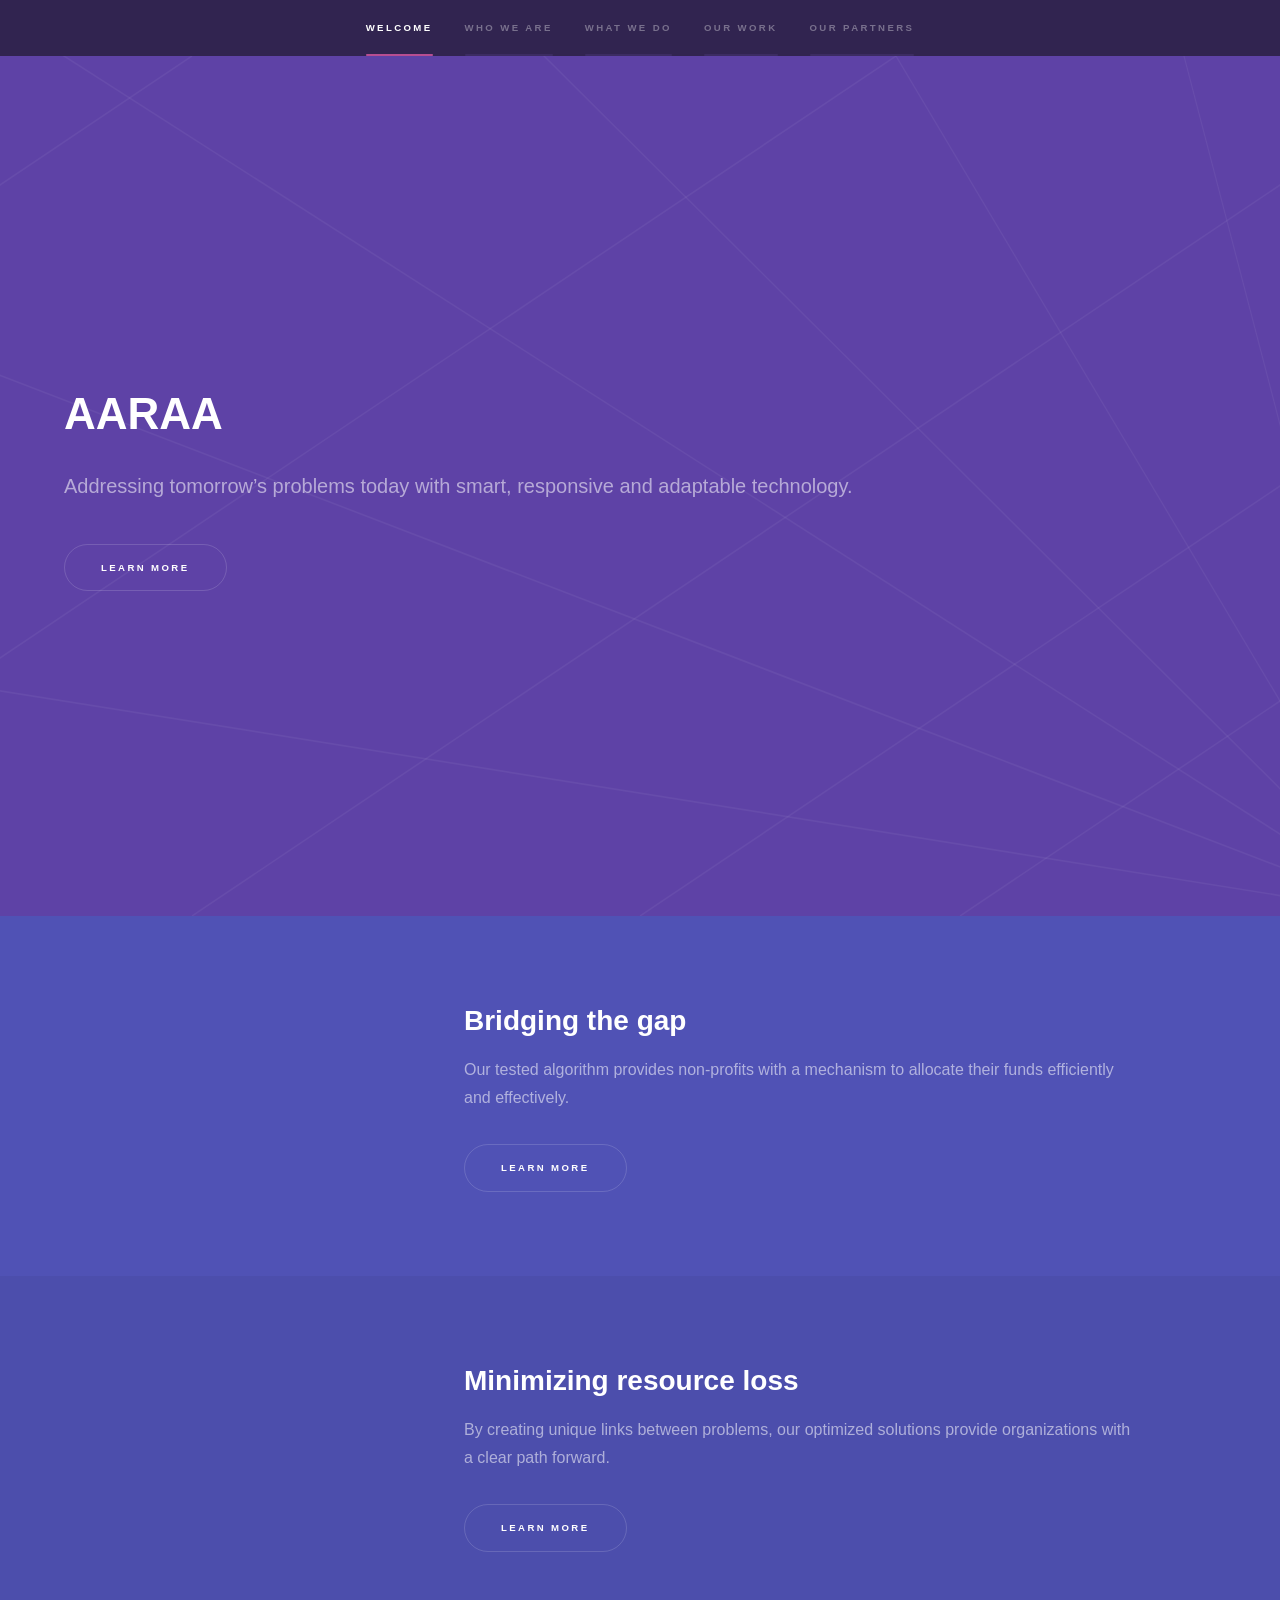
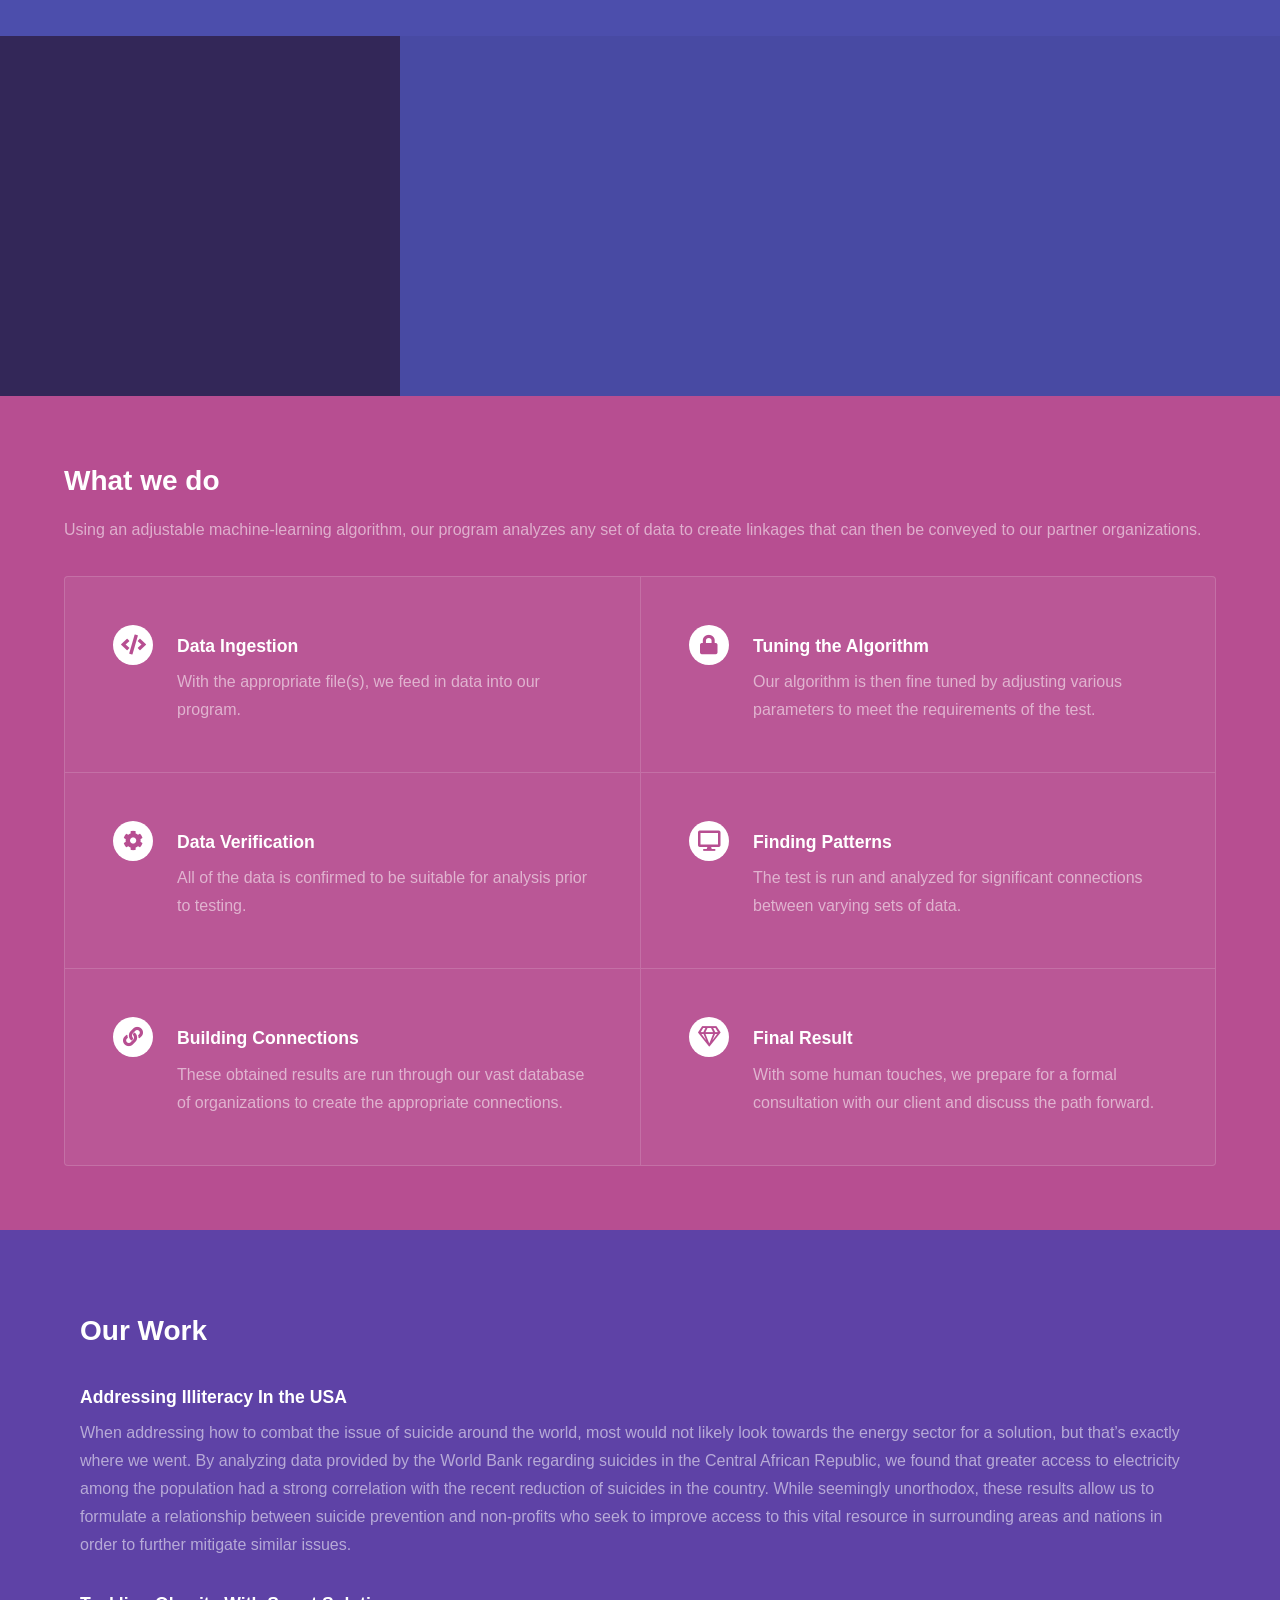
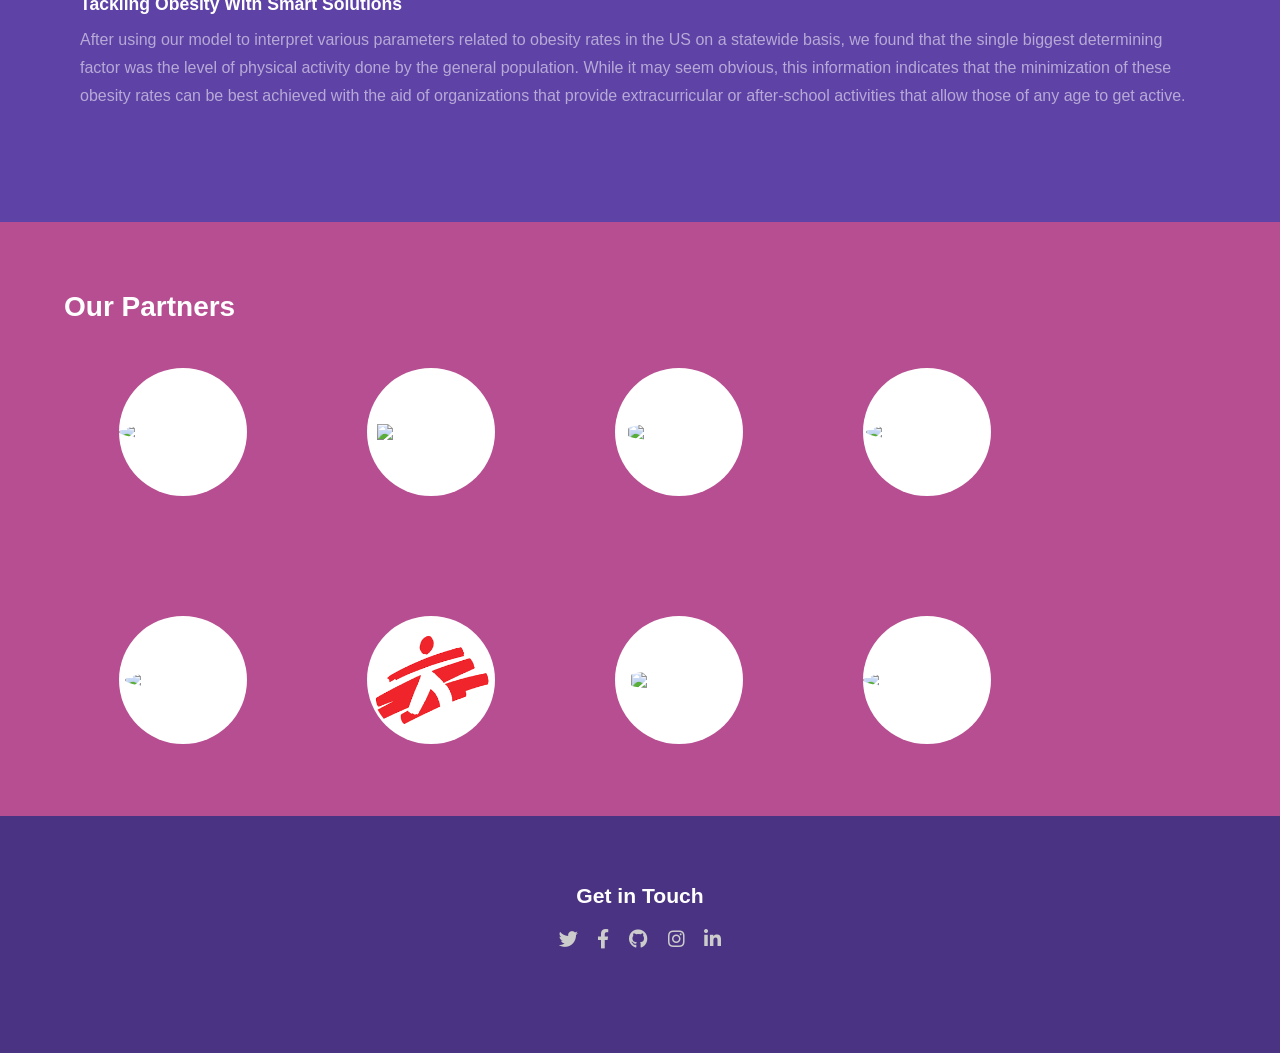
==== commit 7dff61fb: "resize images" ====
--- a/index.html
+++ b/index.html
@@ -119,7 +119,7 @@
 
 				<!-- Three -->
 					<section id="three" class="wrapper style1 fade-up">
-						<div class="inner" style="padding: 60px;">
+						<div class="inner" style="padding: 80px;">
 							<h2>Our Work</h2>
 							<p><span class="image left"><img src="https://www.usnews.com/object/image/0000015b-3f78-d397-a1fb-7fff9ab40000/170405-basisorovalley-submitted.jpg?update-time=1491418555781&size=responsive300" alt="" /></span>
 								<h3>
@@ -139,9 +139,7 @@
 							<h2>Our Partners</h2>
 							<div style="display:flex; padding:5px; gap:120px;flex-wrap:wrap;margin: 35px 0 35px 50px;">
 							<div class="logo-hover partner-logo">
-								<!-- <div style="background-color: white; border-radius: 50%;"> -->
 									<img width="100%" src="https://download.logo.wine/logo/Oxfam/Oxfam-Logo.wine.png" />    
-								<!-- </div> -->
 									<div class="details">
 									<div class="details-header">
 										<h3>Oxfam</h3>
--- a/assets/css/main.css
+++ b/assets/css/main.css
@@ -2675,7 +2675,7 @@
 		}
 
 		.image.left, .image.right {
-			max-width: 40%;
+			max-width: 50%;
 		}
 
 			.image.left img, .image.right img {
@@ -2686,6 +2686,7 @@
 			float: left;
 			margin: 0 1.5em 1em 0;
 			top: 0.25em;
+			width: 44%;
 		}
 
 		.image.right {
